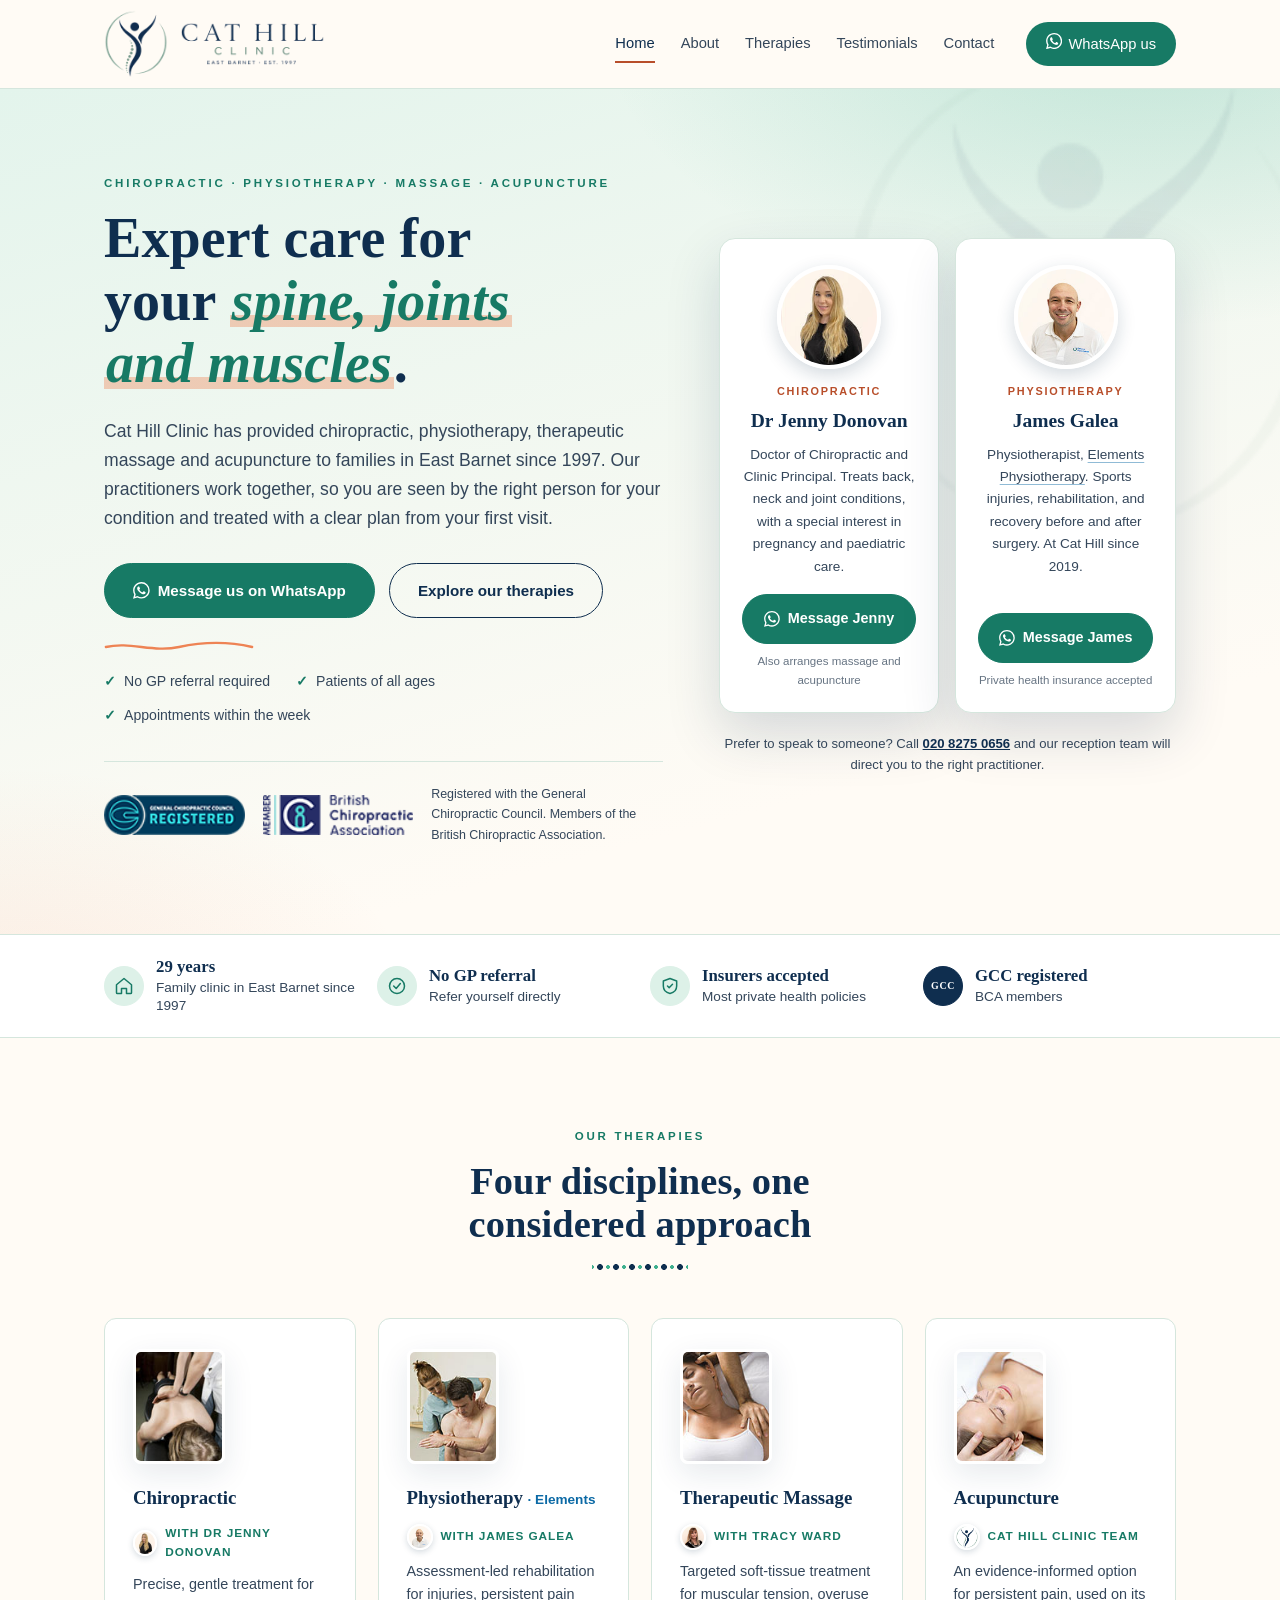
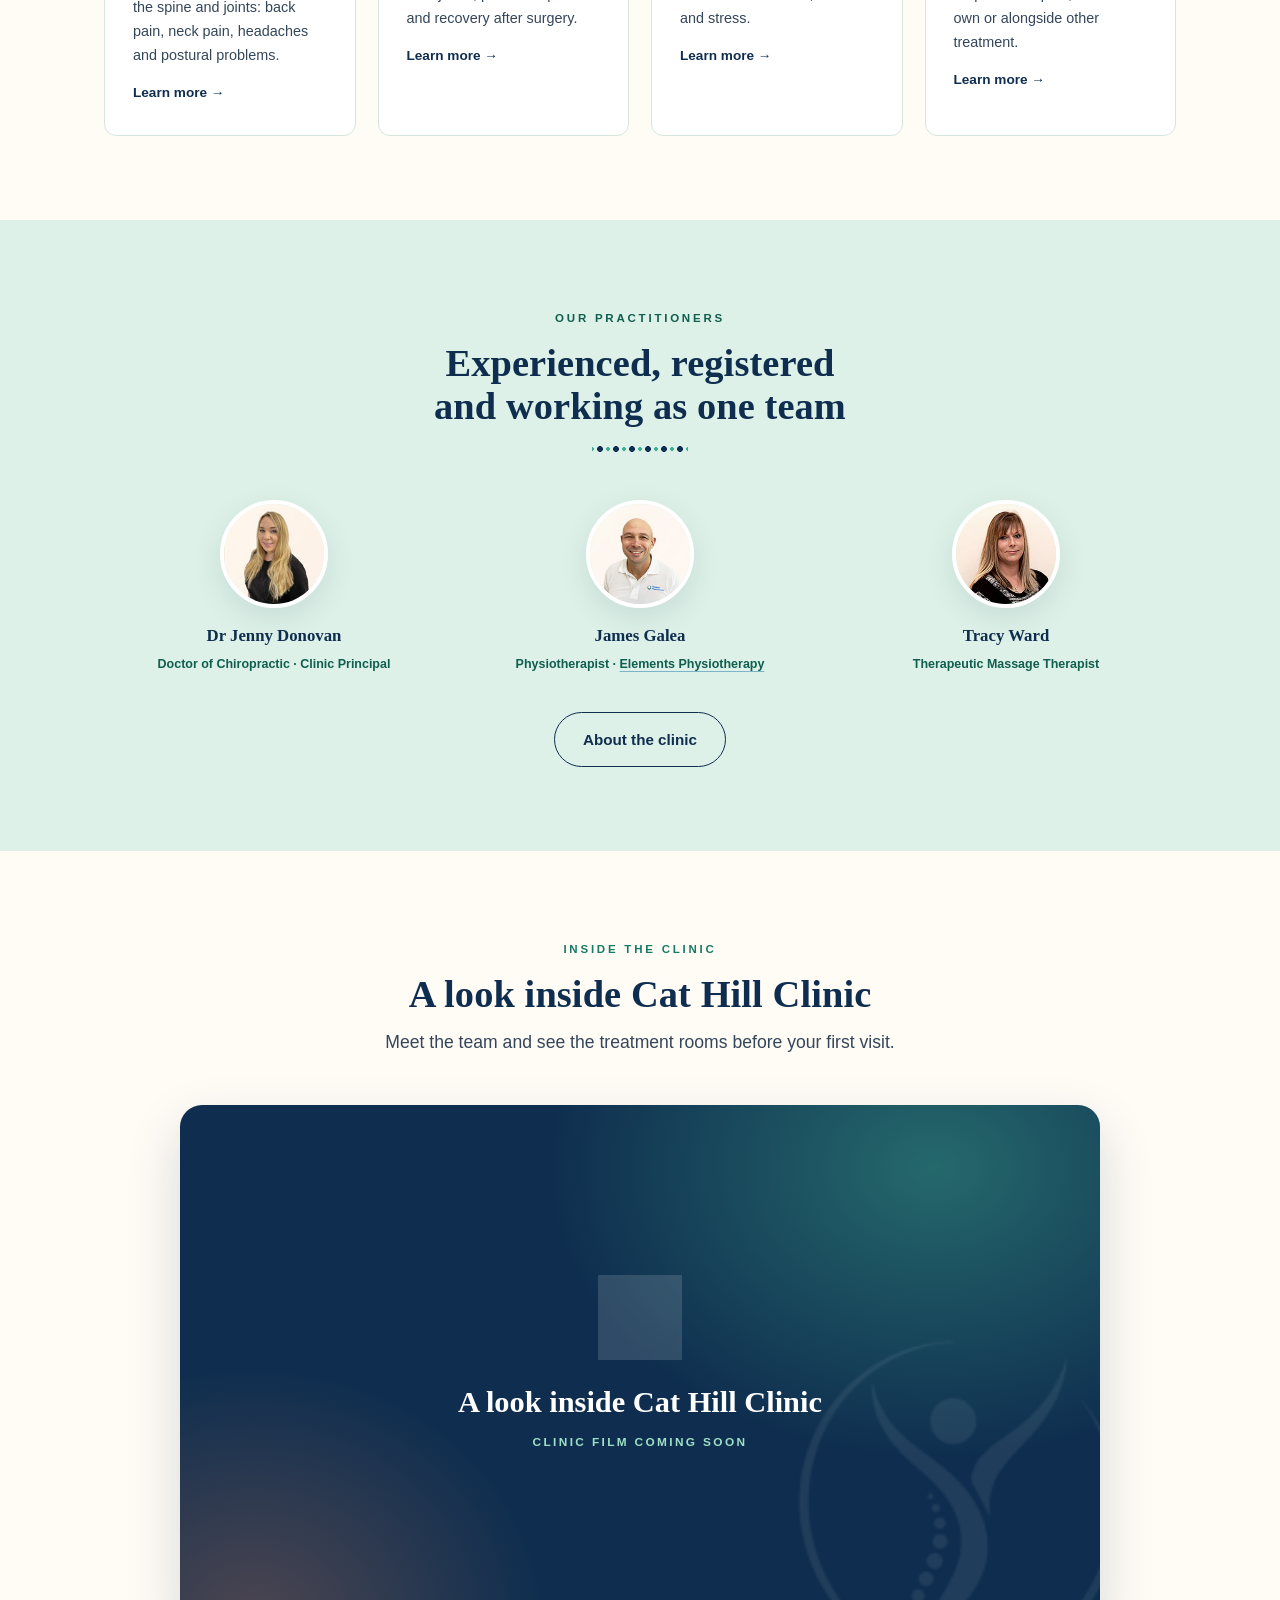
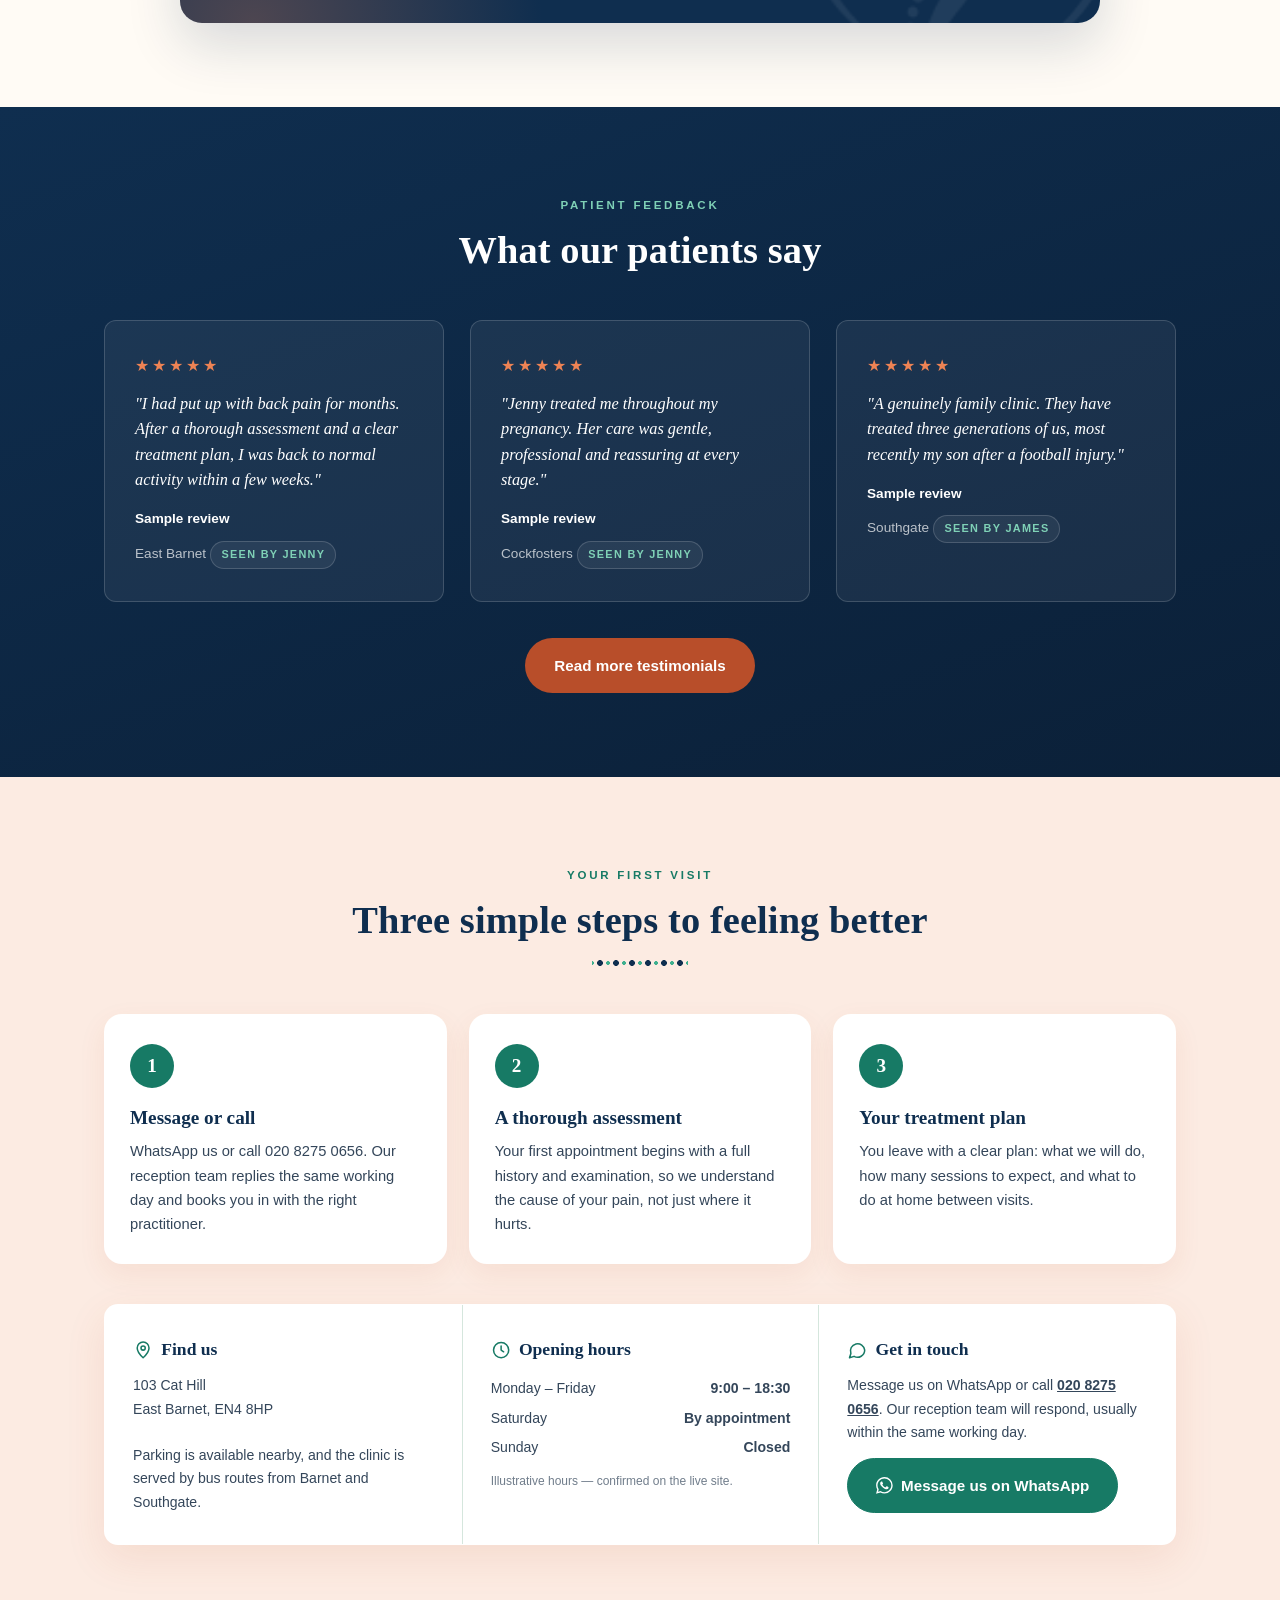
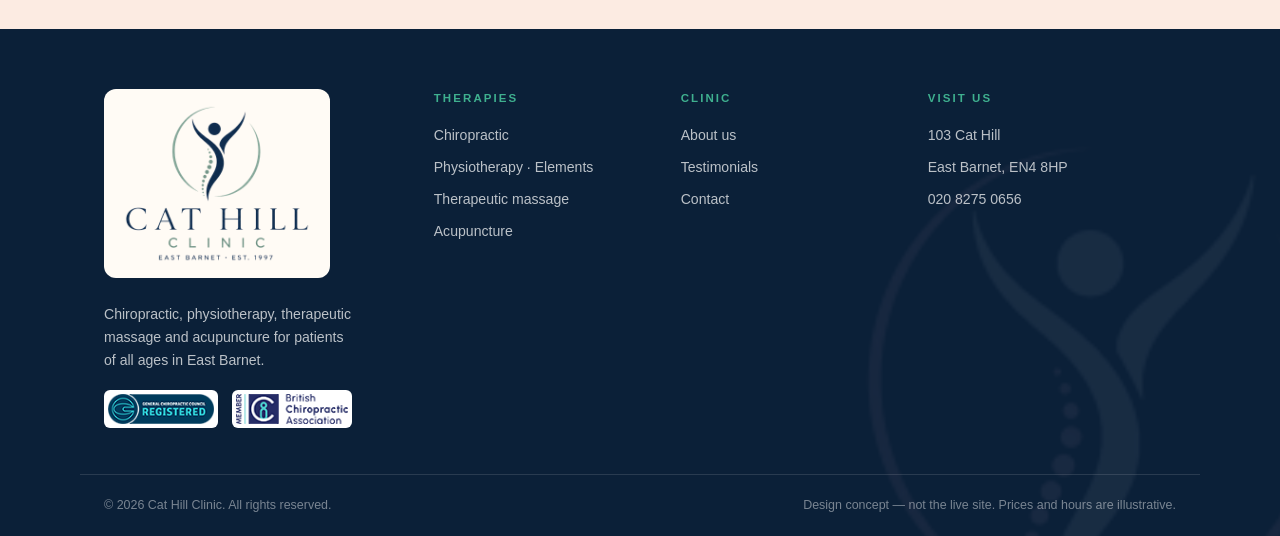
==== index.html @ 0b716050 "Cat Hill Clinic v2 design concept: motion + colour upgrade, Elements Physiotherapy page (mockup, not" ====
<!DOCTYPE html>
<html lang="en-GB">
<head>
<meta charset="UTF-8">
<meta name="viewport" content="width=device-width, initial-scale=1.0">
<title>Cat Hill Clinic — Chiropractic, Physiotherapy, Massage &amp; Acupuncture in East Barnet</title>
<meta name="description" content="Cat Hill Clinic, East Barnet: chiropractic, physiotherapy, therapeutic massage and acupuncture from registered practitioners, established 1997.">
<link rel="icon" href="assets/logo-icon.png">
<link rel="canonical" href="https://cathillclinic.co.uk/">
<meta property="og:type" content="website">
<meta property="og:site_name" content="Cat Hill Clinic">
<meta property="og:title" content="Cat Hill Clinic – Chiropractic, Physiotherapy, Massage &amp; Acupuncture in East Barnet">
<meta property="og:description" content="A family clinic in East Barnet since 1997. Chiropractic with Dr Jenny Donovan and physiotherapy with James Galea of Elements Physiotherapy.">
<meta property="og:url" content="https://kpanayi7.github.io/cathill-clinic-v2/">
<meta property="og:image" content="https://kpanayi7.github.io/cathill-clinic-v2/assets/og-cathill.png">
<meta property="og:image:width" content="1200">
<meta property="og:image:height" content="630">
<meta name="twitter:card" content="summary_large_image">
<script type="application/ld+json">
{
  "@context": "https://schema.org",
  "@graph": [
    {
      "@type": "MedicalClinic",
      "@id": "https://cathillclinic.co.uk/#clinic",
      "name": "Cat Hill Clinic",
      "url": "https://cathillclinic.co.uk/",
      "logo": "https://cathillclinic.co.uk/assets/logo-stacked.png",
      "image": "https://cathillclinic.co.uk/assets/og-cathill.png",
      "telephone": "+442082750656",
      "foundingDate": "1997",
      "address": { "@type": "PostalAddress", "streetAddress": "103 Cat Hill", "addressLocality": "East Barnet", "addressRegion": "London", "postalCode": "EN4 8HP", "addressCountry": "GB" },
      "geo": { "@type": "GeoCoordinates", "latitude": 51.6449836, "longitude": -0.15721 },
      "medicalSpecialty": ["Musculoskeletal", "PhysicalTherapy"],
      "availableService": [
        { "@type": "MedicalTherapy", "name": "Chiropractic" },
        { "@type": "MedicalTherapy", "name": "Physiotherapy" },
        { "@type": "MedicalTherapy", "name": "Therapeutic massage" },
        { "@type": "MedicalTherapy", "name": "Acupuncture" }
      ],
      "member": [
        { "@type": "Person", "name": "Dr Jenny Donovan", "jobTitle": "Doctor of Chiropractic, Clinic Principal" },
        { "@id": "https://cathillclinic.co.uk/elements-physiotherapy#james" },
        { "@type": "Person", "name": "Tracy Ward", "jobTitle": "Therapeutic Massage Therapist" }
      ],
      "department": { "@id": "https://cathillclinic.co.uk/elements-physiotherapy#elements" }
    },
    {
      "@type": "Physiotherapy",
      "@id": "https://cathillclinic.co.uk/elements-physiotherapy#elements",
      "name": "Elements Physiotherapy",
      "alternateName": ["Elements Physio", "Elements Physiotherapy Barnet"],
      "url": "https://cathillclinic.co.uk/elements-physiotherapy"
    },
    {
      "@type": "Person",
      "@id": "https://cathillclinic.co.uk/elements-physiotherapy#james",
      "name": "James Galea",
      "jobTitle": "Physiotherapist"
    }
  ]
}
</script>
<meta name="robots" content="noindex, nofollow">
<script>!function(d){if(matchMedia('(prefers-reduced-motion: reduce)').matches)return;d.classList.add('amp-motion');setTimeout(function(){if(!(window.AMPMotion&&AMPMotion.ready)){d.classList.remove('amp-motion');d.setAttribute('data-amp-gaveup','')}},3000)}(document.documentElement)</script>
<link rel="stylesheet" href="motion-kit/amp-motion.css">
<link rel="stylesheet" href="css/style.css">
</head>
<body>

<header class="site-header" data-motion-header>
  <div class="wrap header-in">
    <a class="brand" href="index.html">
      <img class="brand-icon" src="assets/logo-icon.png" alt=""><img class="brand-word" src="assets/logo-wordmark.png" alt="Cat Hill Clinic — East Barnet, est. 1997">
    </a>
    <nav class="main-nav" id="nav" aria-label="Main navigation">
      <a href="index.html" class="active">Home</a>
      <a href="about.html">About</a>
      <a href="therapies.html">Therapies</a>
      <a href="testimonials.html">Testimonials</a>
      <a href="contact.html">Contact</a>
      <a data-wa="clinic" href="https://wa.me/442082750656?text=Hi%20Cat%20Hill%20Clinic%2C%20I%27d%20like%20to%20book%20an%20appointment" class="nav-cta" target="_blank" rel="noopener"><span class="wa-ic" aria-hidden="true"><svg viewBox="0 0 24 24" fill="currentColor" aria-hidden="true" focusable="false"><path d="M17.472 14.382c-.297-.149-1.758-.867-2.03-.967-.273-.099-.471-.148-.67.15-.197.297-.767.966-.94 1.164-.173.199-.347.223-.644.075-.297-.15-1.255-.463-2.39-1.475-.883-.788-1.48-1.761-1.653-2.059-.173-.297-.018-.458.13-.606.134-.133.298-.347.446-.52.149-.174.198-.298.298-.497.099-.198.05-.371-.025-.52-.075-.149-.669-1.612-.916-2.207-.242-.579-.487-.5-.669-.51-.173-.008-.371-.01-.57-.01-.198 0-.52.074-.792.372-.272.297-1.04 1.016-1.04 2.479 0 1.462 1.065 2.875 1.213 3.074.149.198 2.096 3.2 5.077 4.487.709.306 1.262.489 1.694.625.712.227 1.36.195 1.871.118.571-.085 1.758-.719 2.006-1.413.248-.694.248-1.289.173-1.413-.074-.124-.272-.198-.57-.347m-5.421 7.403h-.004a9.87 9.87 0 0 1-5.031-1.378l-.361-.214-3.741.982.998-3.648-.235-.374a9.86 9.86 0 0 1-1.51-5.26c.001-5.45 4.436-9.884 9.888-9.884 2.64 0 5.122 1.03 6.988 2.898a9.825 9.825 0 0 1 2.893 6.994c-.003 5.45-4.437 9.884-9.885 9.884m8.413-18.297A11.815 11.815 0 0 0 12.05 0C5.495 0 .16 5.335.157 11.892c0 2.096.547 4.142 1.588 5.945L.057 24l6.305-1.654a11.882 11.882 0 0 0 5.683 1.448h.005c6.554 0 11.89-5.335 11.893-11.893a11.821 11.821 0 0 0-3.48-8.413Z"/></svg></span>WhatsApp us</a>
    </nav>
    <button class="nav-toggle" aria-label="Menu" aria-expanded="false" aria-controls="nav"><span></span><span></span><span></span></button>
  </div>
</header>

<section class="hero" data-motion="wash">
  <div class="wrap hero-in">
    <div>
      <span class="eyebrow" data-motion="rise">Chiropractic · Physiotherapy · Massage · Acupuncture</span>
      <h1 data-motion="lines">Expert care for your <span class="sea-i">spine, joints and muscles</span>.</h1>
      <p class="lede" data-motion="rise">Cat Hill Clinic has provided chiropractic, physiotherapy, therapeutic massage and acupuncture to families in East Barnet since 1997. Our practitioners work together, so you are seen by the right person for your condition and treated with a clear plan from your first visit.</p>
      <div class="cta-buttons" style="justify-content: flex-start;" data-motion="rise">
        <a data-wa="clinic" href="https://wa.me/442082750656?text=Hi%20Cat%20Hill%20Clinic%2C%20I%27d%20like%20to%20book%20an%20appointment" class="btn btn-wa" data-motion="nudge" data-motion-delay="3" target="_blank" rel="noopener"><span class="wa-ic" aria-hidden="true"><svg viewBox="0 0 24 24" fill="currentColor" aria-hidden="true" focusable="false"><path d="M17.472 14.382c-.297-.149-1.758-.867-2.03-.967-.273-.099-.471-.148-.67.15-.197.297-.767.966-.94 1.164-.173.199-.347.223-.644.075-.297-.15-1.255-.463-2.39-1.475-.883-.788-1.48-1.761-1.653-2.059-.173-.297-.018-.458.13-.606.134-.133.298-.347.446-.52.149-.174.198-.298.298-.497.099-.198.05-.371-.025-.52-.075-.149-.669-1.612-.916-2.207-.242-.579-.487-.5-.669-.51-.173-.008-.371-.01-.57-.01-.198 0-.52.074-.792.372-.272.297-1.04 1.016-1.04 2.479 0 1.462 1.065 2.875 1.213 3.074.149.198 2.096 3.2 5.077 4.487.709.306 1.262.489 1.694.625.712.227 1.36.195 1.871.118.571-.085 1.758-.719 2.006-1.413.248-.694.248-1.289.173-1.413-.074-.124-.272-.198-.57-.347m-5.421 7.403h-.004a9.87 9.87 0 0 1-5.031-1.378l-.361-.214-3.741.982.998-3.648-.235-.374a9.86 9.86 0 0 1-1.51-5.26c.001-5.45 4.436-9.884 9.888-9.884 2.64 0 5.122 1.03 6.988 2.898a9.825 9.825 0 0 1 2.893 6.994c-.003 5.45-4.437 9.884-9.885 9.884m8.413-18.297A11.815 11.815 0 0 0 12.05 0C5.495 0 .16 5.335.157 11.892c0 2.096.547 4.142 1.588 5.945L.057 24l6.305-1.654a11.882 11.882 0 0 0 5.683 1.448h.005c6.554 0 11.89-5.335 11.893-11.893a11.821 11.821 0 0 0-3.48-8.413Z"/></svg></span>Message us on WhatsApp</a>
        <a href="therapies.html" class="btn btn-outline">Explore our therapies</a>
      </div>
      <svg class="hero-spine" viewBox="0 0 160 14" fill="none" aria-hidden="true" focusable="false"><path data-motion="draw" data-motion-delay="0.6" d="M2 7C28 1 52 13 80 7S132 1 158 7" stroke="#EE8354" stroke-width="2.5" stroke-linecap="round"/></svg>
      <ul class="hero-points" data-motion="rise">
        <li><span class="tick">✓</span> No GP referral required</li>
        <li><span class="tick">✓</span> Patients of all ages</li>
        <li><span class="tick">✓</span> Appointments within the week</li>
      </ul>
      <div class="accred" data-motion="rise">
        <img src="assets/GCC_logo.png" alt="General Chiropractic Council registered">
        <img src="assets/BCA_logo.png" alt="British Chiropractic Association member">
        <span>Registered with the General Chiropractic Council. Members of the British Chiropractic Association.</span>
      </div>
    </div>

    <div class="pract-pair" data-motion="unveil" data-motion-stagger>
      <div class="pract-card">
        <img src="assets/jennifer2.jpg" alt="Dr Jenny Donovan">
        <span class="p-role">Chiropractic</span>
        <h3>Dr Jenny Donovan</h3>
        <p>Doctor of Chiropractic and Clinic Principal. Treats back, neck and joint conditions, with a special interest in pregnancy and paediatric care.</p>
        <a data-wa="clinic" href="https://wa.me/442082750656?text=Hi%20Jenny%2C%20I%27d%20like%20to%20book%20a%20chiropractic%20appointment" class="btn btn-wa" target="_blank" rel="noopener"><span class="wa-ic" aria-hidden="true"><svg viewBox="0 0 24 24" fill="currentColor" aria-hidden="true" focusable="false"><path d="M17.472 14.382c-.297-.149-1.758-.867-2.03-.967-.273-.099-.471-.148-.67.15-.197.297-.767.966-.94 1.164-.173.199-.347.223-.644.075-.297-.15-1.255-.463-2.39-1.475-.883-.788-1.48-1.761-1.653-2.059-.173-.297-.018-.458.13-.606.134-.133.298-.347.446-.52.149-.174.198-.298.298-.497.099-.198.05-.371-.025-.52-.075-.149-.669-1.612-.916-2.207-.242-.579-.487-.5-.669-.51-.173-.008-.371-.01-.57-.01-.198 0-.52.074-.792.372-.272.297-1.04 1.016-1.04 2.479 0 1.462 1.065 2.875 1.213 3.074.149.198 2.096 3.2 5.077 4.487.709.306 1.262.489 1.694.625.712.227 1.36.195 1.871.118.571-.085 1.758-.719 2.006-1.413.248-.694.248-1.289.173-1.413-.074-.124-.272-.198-.57-.347m-5.421 7.403h-.004a9.87 9.87 0 0 1-5.031-1.378l-.361-.214-3.741.982.998-3.648-.235-.374a9.86 9.86 0 0 1-1.51-5.26c.001-5.45 4.436-9.884 9.888-9.884 2.64 0 5.122 1.03 6.988 2.898a9.825 9.825 0 0 1 2.893 6.994c-.003 5.45-4.437 9.884-9.885 9.884m8.413-18.297A11.815 11.815 0 0 0 12.05 0C5.495 0 .16 5.335.157 11.892c0 2.096.547 4.142 1.588 5.945L.057 24l6.305-1.654a11.882 11.882 0 0 0 5.683 1.448h.005c6.554 0 11.89-5.335 11.893-11.893a11.821 11.821 0 0 0-3.48-8.413Z"/></svg></span>Message Jenny</a>
        <span class="p-sub">Also arranges massage and acupuncture</span>
      </div>
      <div class="pract-card">
        <img src="assets/jamesgalea.jpg" alt="James Galea">
        <span class="p-role">Physiotherapy</span>
        <h3>James Galea</h3>
        <p>Physiotherapist, <a href="elements-physiotherapy.html">Elements Physiotherapy</a>. Sports injuries, rehabilitation, and recovery before and after surgery. At Cat Hill since 2019.</p>
        <a data-wa="james" href="https://wa.me/447782171297?text=Hi%20James%2C%20I%27d%20like%20to%20book%20a%20physiotherapy%20appointment" class="btn btn-wa" target="_blank" rel="noopener"><span class="wa-ic" aria-hidden="true"><svg viewBox="0 0 24 24" fill="currentColor" aria-hidden="true" focusable="false"><path d="M17.472 14.382c-.297-.149-1.758-.867-2.03-.967-.273-.099-.471-.148-.67.15-.197.297-.767.966-.94 1.164-.173.199-.347.223-.644.075-.297-.15-1.255-.463-2.39-1.475-.883-.788-1.48-1.761-1.653-2.059-.173-.297-.018-.458.13-.606.134-.133.298-.347.446-.52.149-.174.198-.298.298-.497.099-.198.05-.371-.025-.52-.075-.149-.669-1.612-.916-2.207-.242-.579-.487-.5-.669-.51-.173-.008-.371-.01-.57-.01-.198 0-.52.074-.792.372-.272.297-1.04 1.016-1.04 2.479 0 1.462 1.065 2.875 1.213 3.074.149.198 2.096 3.2 5.077 4.487.709.306 1.262.489 1.694.625.712.227 1.36.195 1.871.118.571-.085 1.758-.719 2.006-1.413.248-.694.248-1.289.173-1.413-.074-.124-.272-.198-.57-.347m-5.421 7.403h-.004a9.87 9.87 0 0 1-5.031-1.378l-.361-.214-3.741.982.998-3.648-.235-.374a9.86 9.86 0 0 1-1.51-5.26c.001-5.45 4.436-9.884 9.888-9.884 2.64 0 5.122 1.03 6.988 2.898a9.825 9.825 0 0 1 2.893 6.994c-.003 5.45-4.437 9.884-9.885 9.884m8.413-18.297A11.815 11.815 0 0 0 12.05 0C5.495 0 .16 5.335.157 11.892c0 2.096.547 4.142 1.588 5.945L.057 24l6.305-1.654a11.882 11.882 0 0 0 5.683 1.448h.005c6.554 0 11.89-5.335 11.893-11.893a11.821 11.821 0 0 0-3.48-8.413Z"/></svg></span>Message James</a>
        <span class="p-sub">Private health insurance accepted</span>
      </div>
      <p class="pract-pair-note">Prefer to speak to someone? Call <a href="tel:02082750656">020 8275 0656</a> and our reception team will direct you to the right practitioner.</p>
    </div>
  </div>
</section>

<section class="trust-strip">
  <div class="wrap trust-in" data-motion="rise" data-motion-stagger>
    <div><span class="t-ic"><svg viewBox="0 0 24 24" fill="none" stroke="currentColor" stroke-width="1.8" stroke-linecap="round" stroke-linejoin="round" aria-hidden="true" focusable="false"><path d="M3 10.5 12 3l9 7.5V20a1 1 0 0 1-1 1h-5v-6h-6v6H4a1 1 0 0 1-1-1z"/></svg></span><div><b><span data-motion="count">29</span> years</b>Family clinic in East Barnet since 1997</div></div>
    <div><span class="t-ic"><svg viewBox="0 0 24 24" fill="none" stroke="currentColor" stroke-width="1.8" stroke-linecap="round" stroke-linejoin="round" aria-hidden="true" focusable="false"><circle cx="12" cy="12" r="9"/><path d="m8 12 3 3 5-6"/></svg></span><div><b>No GP referral</b>Refer yourself directly</div></div>
    <div><span class="t-ic"><svg viewBox="0 0 24 24" fill="none" stroke="currentColor" stroke-width="1.8" stroke-linecap="round" stroke-linejoin="round" aria-hidden="true" focusable="false"><path d="M12 3 4 6v6c0 5 3.5 8 8 9 4.5-1 8-4 8-9V6z"/><path d="m9 12 2 2 4-4"/></svg></span><div><b>Insurers accepted</b>Most private health policies</div></div>
    <div><span class="t-ic t-mono" aria-hidden="true">GCC</span><div><b>GCC registered</b>BCA members</div></div>
  </div>
</section>

<section class="section">
  <div class="wrap">
    <div class="section-head center" data-motion="rise">
      <span class="eyebrow">Our therapies</span>
      <h2>Four disciplines, one considered approach</h2>
      <div class="spine-h"></div>
    </div>
    <div class="grid-4" data-motion="rise" data-motion-stagger>
      <a class="card therapy-card" href="chiropractic.html">
        <img class="t-photo" src="assets/chiropractic.jpg" alt="Chiropractic treatment at Cat Hill Clinic">
        <h3>Chiropractic</h3>
        <span class="who"><img src="assets/jennifer2.jpg" alt="">with Dr Jenny Donovan</span>
        <p>Precise, gentle treatment for the spine and joints: back pain, neck pain, headaches and postural problems.</p>
        <span class="more">Learn more <span class="arr" aria-hidden="true">→</span></span>
      </a>
      <a class="card therapy-card" href="elements-physiotherapy.html">
        <img class="t-photo" src="assets/general.jpg" alt="Physiotherapy at Cat Hill Clinic">
        <h3>Physiotherapy <span class="h3-sub">· Elements</span></h3>
        <span class="who"><img src="assets/jamesgalea.jpg" alt="">with James Galea</span>
        <p>Assessment-led rehabilitation for injuries, persistent pain and recovery after surgery.</p>
        <span class="more">Learn more <span class="arr" aria-hidden="true">→</span></span>
      </a>
      <a class="card therapy-card" href="massage.html">
        <img class="t-photo" src="assets/sports_massage.jpg" alt="Therapeutic massage at Cat Hill Clinic">
        <h3>Therapeutic Massage</h3>
        <span class="who"><img src="assets/tracy.jpg" alt="">with Tracy Ward</span>
        <p>Targeted soft-tissue treatment for muscular tension, overuse and stress.</p>
        <span class="more">Learn more <span class="arr" aria-hidden="true">→</span></span>
      </a>
      <a class="card therapy-card" href="acupuncture.html">
        <img class="t-photo" src="assets/acupuncture.jpg" alt="Acupuncture at Cat Hill Clinic">
        <h3>Acupuncture</h3>
        <span class="who"><img src="assets/logo-icon.png" alt="">Cat Hill Clinic team</span>
        <p>An evidence-informed option for persistent pain, used on its own or alongside other treatment.</p>
        <span class="more">Learn more <span class="arr" aria-hidden="true">→</span></span>
      </a>
    </div>
  </div>
</section>

<section class="section mint">
  <div class="wrap">
    <div class="section-head center" data-motion="rise">
      <span class="eyebrow">Our practitioners</span>
      <h2>Experienced, registered and working as one team</h2>
      <div class="spine-h"></div>
    </div>
    <div class="grid-3" data-motion="unveil" data-motion-stagger>
      <div class="team-mini">
        <img src="assets/jennifer2.jpg" alt="Dr Jenny Donovan">
        <h3>Dr Jenny Donovan</h3>
        <span>Doctor of Chiropractic · Clinic Principal</span>
      </div>
      <div class="team-mini">
        <img src="assets/jamesgalea.jpg" alt="James Galea">
        <h3>James Galea</h3>
        <span>Physiotherapist · <a href="elements-physiotherapy.html">Elements Physiotherapy</a></span>
      </div>
      <div class="team-mini">
        <img src="assets/tracy.jpg" alt="Tracy Ward">
        <h3>Tracy Ward</h3>
        <span>Therapeutic Massage Therapist</span>
      </div>
    </div>
    <div style="text-align:center; margin-top: 36px;" data-motion="rise">
      <a href="about.html" class="btn btn-outline">About the clinic</a>
    </div>
  </div>
</section>

<section class="section video-sec">
  <div class="wrap">
    <div class="section-head center" data-motion="rise">
      <span class="eyebrow">Inside the clinic</span>
      <h2>A look inside Cat Hill Clinic</h2>
      <p class="lede" style="margin: 0 auto;">Meet the team and see the treatment rooms before your first visit.</p>
    </div>
    <figure class="video-frame" data-motion="unveil">
      <!-- When the clinic film arrives, replace the poster block with:
      <video controls preload="none" playsinline poster="assets/video-poster.jpg">
        <source src="assets/cathill-clinic.mp4" type="video/mp4">
        <track kind="captions" src="assets/cathill-clinic.vtt" srclang="en" label="English" default>
      </video>
      Never autoplay with sound. Patients shown on film need written consent. -->
      <div class="video-poster" data-motion="wash">
        <button class="play" type="button" disabled aria-label="Clinic film coming soon"><span></span></button>
        <figcaption><b>A look inside Cat Hill Clinic</b><span>Clinic film coming soon</span></figcaption>
      </div>
    </figure>
  </div>
</section>

<section class="section deep">
  <div class="wrap">
    <div class="section-head center" data-motion="rise">
      <span class="eyebrow">Patient feedback</span>
      <h2>What our patients say</h2>
    </div>
    <div class="grid-3" data-motion="rise" data-motion-stagger>
      <div class="quote-card">
        <div class="stars" role="img" aria-label="5 out of 5 stars"><span>★</span><span>★</span><span>★</span><span>★</span><span>★</span></div>
        <blockquote>"I had put up with back pain for months. After a thorough assessment and a clear treatment plan, I was back to normal activity within a few weeks."</blockquote>
        <cite><b>Sample review</b>East Barnet</cite>
        <span class="seen-by">Seen by Jenny</span>
      </div>
      <div class="quote-card">
        <div class="stars" role="img" aria-label="5 out of 5 stars"><span>★</span><span>★</span><span>★</span><span>★</span><span>★</span></div>
        <blockquote>"Jenny treated me throughout my pregnancy. Her care was gentle, professional and reassuring at every stage."</blockquote>
        <cite><b>Sample review</b>Cockfosters</cite>
        <span class="seen-by">Seen by Jenny</span>
      </div>
      <div class="quote-card">
        <div class="stars" role="img" aria-label="5 out of 5 stars"><span>★</span><span>★</span><span>★</span><span>★</span><span>★</span></div>
        <blockquote>"A genuinely family clinic. They have treated three generations of us, most recently my son after a football injury."</blockquote>
        <cite><b>Sample review</b>Southgate</cite>
        <span class="seen-by">Seen by James</span>
      </div>
    </div>
    <div style="text-align:center; margin-top: 36px;" data-motion="rise">
      <a href="testimonials.html" class="btn btn-honey">Read more testimonials</a>
    </div>
  </div>
</section>

<section class="section blush">
  <div class="wrap">
    <div class="section-head center" data-motion="rise">
      <span class="eyebrow">Your first visit</span>
      <h2>Three simple steps to feeling better</h2>
      <div class="spine-h"></div>
    </div>
    <ol class="visit-steps" data-motion="steps">
      <li><span class="n">1</span><div><h3>Message or call</h3><p>WhatsApp us or call 020 8275 0656. Our reception team replies the same working day and books you in with the right practitioner.</p></div></li>
      <li><span class="n">2</span><div><h3>A thorough assessment</h3><p>Your first appointment begins with a full history and examination, so we understand the cause of your pain, not just where it hurts.</p></div></li>
      <li><span class="n">3</span><div><h3>Your treatment plan</h3><p>You leave with a clear plan: what we will do, how many sessions to expect, and what to do at home between visits.</p></div></li>
    </ol>
    <div class="visit-panel" data-motion="rise">
      <div>
        <h3><span class="ic ic-pin" aria-hidden="true"><svg viewBox="0 0 24 24" fill="none" stroke="currentColor" stroke-width="1.8" stroke-linecap="round" stroke-linejoin="round" aria-hidden="true" focusable="false"><path d="M12 21s-7-6.2-7-11.5a7 7 0 0 1 14 0C19 14.8 12 21 12 21z"/><circle cx="12" cy="9.5" r="2.5"/></svg></span>Find us</h3>
        <p>103 Cat Hill<br>East Barnet, EN4 8HP<br><br>Parking is available nearby, and the clinic is served by bus routes from Barnet and Southgate.</p>
      </div>
      <div>
        <h3><span class="ic ic-clock" aria-hidden="true"><svg viewBox="0 0 24 24" fill="none" stroke="currentColor" stroke-width="1.8" stroke-linecap="round" stroke-linejoin="round" aria-hidden="true" focusable="false"><circle cx="12" cy="12" r="9"/><path d="M12 7v5l3 2"/></svg></span>Opening hours</h3>
        <ul>
          <li><span>Monday – Friday</span><b>9:00 – 18:30</b></li>
          <li><span>Saturday</span><b>By appointment</b></li>
          <li><span>Sunday</span><b>Closed</b></li>
        </ul>
        <p style="margin-top: 10px; font-size: 0.75rem; opacity: 0.7;">Illustrative hours — confirmed on the live site.</p>
      </div>
      <div>
        <h3><span class="ic ic-chat" aria-hidden="true"><svg viewBox="0 0 24 24" fill="none" stroke="currentColor" stroke-width="1.8" stroke-linecap="round" stroke-linejoin="round" aria-hidden="true" focusable="false"><path d="M21 12a8.5 8.5 0 0 1-12.6 7.4L3 21l1.6-5.1A8.5 8.5 0 1 1 21 12z"/></svg></span>Get in touch</h3>
        <p>Message us on WhatsApp or call <a href="tel:02082750656"><b>020 8275 0656</b></a>. Our reception team will respond, usually within the same working day.</p>
        <a data-wa="clinic" href="https://wa.me/442082750656?text=Hi%20Cat%20Hill%20Clinic%2C%20I%27d%20like%20to%20book%20an%20appointment" class="btn btn-wa" style="margin-top: 14px;" target="_blank" rel="noopener"><span class="wa-ic" aria-hidden="true"><svg viewBox="0 0 24 24" fill="currentColor" aria-hidden="true" focusable="false"><path d="M17.472 14.382c-.297-.149-1.758-.867-2.03-.967-.273-.099-.471-.148-.67.15-.197.297-.767.966-.94 1.164-.173.199-.347.223-.644.075-.297-.15-1.255-.463-2.39-1.475-.883-.788-1.48-1.761-1.653-2.059-.173-.297-.018-.458.13-.606.134-.133.298-.347.446-.52.149-.174.198-.298.298-.497.099-.198.05-.371-.025-.52-.075-.149-.669-1.612-.916-2.207-.242-.579-.487-.5-.669-.51-.173-.008-.371-.01-.57-.01-.198 0-.52.074-.792.372-.272.297-1.04 1.016-1.04 2.479 0 1.462 1.065 2.875 1.213 3.074.149.198 2.096 3.2 5.077 4.487.709.306 1.262.489 1.694.625.712.227 1.36.195 1.871.118.571-.085 1.758-.719 2.006-1.413.248-.694.248-1.289.173-1.413-.074-.124-.272-.198-.57-.347m-5.421 7.403h-.004a9.87 9.87 0 0 1-5.031-1.378l-.361-.214-3.741.982.998-3.648-.235-.374a9.86 9.86 0 0 1-1.51-5.26c.001-5.45 4.436-9.884 9.888-9.884 2.64 0 5.122 1.03 6.988 2.898a9.825 9.825 0 0 1 2.893 6.994c-.003 5.45-4.437 9.884-9.885 9.884m8.413-18.297A11.815 11.815 0 0 0 12.05 0C5.495 0 .16 5.335.157 11.892c0 2.096.547 4.142 1.588 5.945L.057 24l6.305-1.654a11.882 11.882 0 0 0 5.683 1.448h.005c6.554 0 11.89-5.335 11.893-11.893a11.821 11.821 0 0 0-3.48-8.413Z"/></svg></span>Message us on WhatsApp</a>
      </div>
    </div>
  </div>
</section>

<footer class="site-footer">
  <div class="wrap footer-in">
    <div class="footer-brand">
      <div class="footer-logo"><img src="assets/logo-stacked.png" alt="Cat Hill Clinic — East Barnet, est. 1997"></div>
      <p>Chiropractic, physiotherapy, therapeutic massage and acupuncture for patients of all ages in East Barnet.</p>
      <div class="footer-accred">
        <img src="assets/GCC_logo.png" alt="General Chiropractic Council">
        <img src="assets/BCA_logo.png" alt="British Chiropractic Association">
      </div>
    </div>
    <div>
      <h4>Therapies</h4>
      <ul>
        <li><a href="chiropractic.html">Chiropractic</a></li>
        <li><a href="elements-physiotherapy.html">Physiotherapy · Elements</a></li>
        <li><a href="massage.html">Therapeutic massage</a></li>
        <li><a href="acupuncture.html">Acupuncture</a></li>
      </ul>
    </div>
    <div>
      <h4>Clinic</h4>
      <ul>
        <li><a href="about.html">About us</a></li>
        <li><a href="testimonials.html">Testimonials</a></li>
        <li><a href="contact.html">Contact</a></li>
      </ul>
    </div>
    <div>
      <h4>Visit us</h4>
      <ul>
        <li>103 Cat Hill</li>
        <li>East Barnet, EN4 8HP</li>
        <li><a href="tel:02082750656">020 8275 0656</a></li>
      </ul>
    </div>
  </div>
  <div class="wrap footer-legal">
    <span>© 2026 Cat Hill Clinic. All rights reserved.</span>
    <span>Design concept — not the live site. Prices and hours are illustrative.</span>
  </div>
</footer>

<div class="mobile-bar" aria-label="Quick contact">
  <a data-wa="clinic" href="https://wa.me/442082750656?text=Hi%20Cat%20Hill%20Clinic%2C%20I%27d%20like%20to%20book%20an%20appointment" class="btn btn-wa" target="_blank" rel="noopener"><span class="wa-ic" aria-hidden="true"><svg viewBox="0 0 24 24" fill="currentColor" aria-hidden="true" focusable="false"><path d="M17.472 14.382c-.297-.149-1.758-.867-2.03-.967-.273-.099-.471-.148-.67.15-.197.297-.767.966-.94 1.164-.173.199-.347.223-.644.075-.297-.15-1.255-.463-2.39-1.475-.883-.788-1.48-1.761-1.653-2.059-.173-.297-.018-.458.13-.606.134-.133.298-.347.446-.52.149-.174.198-.298.298-.497.099-.198.05-.371-.025-.52-.075-.149-.669-1.612-.916-2.207-.242-.579-.487-.5-.669-.51-.173-.008-.371-.01-.57-.01-.198 0-.52.074-.792.372-.272.297-1.04 1.016-1.04 2.479 0 1.462 1.065 2.875 1.213 3.074.149.198 2.096 3.2 5.077 4.487.709.306 1.262.489 1.694.625.712.227 1.36.195 1.871.118.571-.085 1.758-.719 2.006-1.413.248-.694.248-1.289.173-1.413-.074-.124-.272-.198-.57-.347m-5.421 7.403h-.004a9.87 9.87 0 0 1-5.031-1.378l-.361-.214-3.741.982.998-3.648-.235-.374a9.86 9.86 0 0 1-1.51-5.26c.001-5.45 4.436-9.884 9.888-9.884 2.64 0 5.122 1.03 6.988 2.898a9.825 9.825 0 0 1 2.893 6.994c-.003 5.45-4.437 9.884-9.885 9.884m8.413-18.297A11.815 11.815 0 0 0 12.05 0C5.495 0 .16 5.335.157 11.892c0 2.096.547 4.142 1.588 5.945L.057 24l6.305-1.654a11.882 11.882 0 0 0 5.683 1.448h.005c6.554 0 11.89-5.335 11.893-11.893a11.821 11.821 0 0 0-3.48-8.413Z"/></svg></span>WhatsApp</a>
  <a href="tel:02082750656" class="btn btn-outline"><span class="ic ic-phone" aria-hidden="true"><svg viewBox="0 0 24 24" fill="none" stroke="currentColor" stroke-width="1.8" stroke-linecap="round" stroke-linejoin="round" aria-hidden="true" focusable="false"><path d="M22 16.9v3a2 2 0 0 1-2.2 2 19.8 19.8 0 0 1-8.6-3.1 19.5 19.5 0 0 1-6-6A19.8 19.8 0 0 1 2.1 4.2 2 2 0 0 1 4.1 2h3a2 2 0 0 1 2 1.7c.1.9.4 1.8.7 2.7a2 2 0 0 1-.5 2.1L8 9.8a16 16 0 0 0 6 6l1.3-1.3a2 2 0 0 1 2.1-.4c.9.3 1.8.6 2.7.7a2 2 0 0 1 1.7 2z"/></svg></span>Call</a>
</div>

<script defer src="motion-kit/vendor/gsap.min.js"></script>
<script defer src="motion-kit/vendor/ScrollTrigger.min.js"></script>
<script defer src="motion-kit/vendor/SplitText.min.js"></script>
<script defer src="motion-kit/vendor/DrawSVGPlugin.min.js"></script>
<script defer src="motion-kit/amp-motion.js"></script>
<script defer src="js/main.js"></script>
</body>
</html>
---- motion-kit/amp-motion.css ----
/*! AMP motion kit v1.0.0 · AMP London Group
   Start states apply ONLY under html.amp-motion (set by the head snippet, confirmed by
   amp-motion.js). No JS, reduced motion, or a kit that fails to load → everything is
   simply visible. Elements get .is-in when their entrance has finished. */

/* ---------- start states ---------- */

html.amp-motion [data-motion="rise"]:not([data-motion-stagger]):not(.is-in),
html.amp-motion [data-motion="rise"][data-motion-stagger] > :not(.is-in) {
  opacity: 0;
  transform: translateY(16px);
}

html.amp-motion [data-motion="unveil"]:not([data-motion-stagger]):not(.is-in),
html.amp-motion [data-motion="unveil"][data-motion-stagger] > :not(.is-in) {
  opacity: 0;
  transform: translateY(12px);
  clip-path: inset(10% 4% 10% 4% round 16px);
}

html.amp-motion [data-motion="lines"]:not(.is-in),
html.amp-motion [data-motion="draw"]:not(.is-in) { opacity: 0; }

/* CSS transitions on a site's cards would fight the tween; they come back with .is-in */
html.amp-motion [data-motion]:not(.is-in),
html.amp-motion [data-motion-stagger] > :not(.is-in) { transition: none !important; }

/* ---------- steps: unlit steps are dimmed, never hidden ---------- */

html.amp-motion [data-motion="steps"] > * { transition: opacity 0.6s ease; }
html.amp-motion [data-motion="steps"] > :not(.is-lit) { opacity: 0.42; }

/* ---------- wash: drifting brand-colour light (layer injected by the kit) ---------- */

[data-motion="wash"] { position: relative; isolation: isolate; }
.amp-wash { position: absolute; inset: 0; overflow: hidden; z-index: 0; pointer-events: none; }
.amp-wash i {
  position: absolute;
  width: 70%;
  aspect-ratio: 1;
  border-radius: 50%;
  filter: blur(40px);
  opacity: 0.75;
  will-change: transform;
}
.amp-wash i:nth-child(1) {
  right: -12%; top: -38%;
  background: radial-gradient(circle, var(--wash-a, rgba(63, 176, 143, 0.55)) 0%, transparent 65%);
  animation: ampWashA 18s ease-in-out infinite alternate;
}
.amp-wash i:nth-child(2) {
  left: -18%; bottom: -52%;
  background: radial-gradient(circle, var(--wash-b, rgba(238, 131, 84, 0.28)) 0%, transparent 65%);
  animation: ampWashB 22s ease-in-out infinite alternate;
}
[data-motion="wash"] > :not(.amp-wash) { position: relative; z-index: 1; }

@keyframes ampWashA { from { transform: translate3d(0, 0, 0) scale(1); } to { transform: translate3d(-14%, 10%, 0) scale(1.12); } }
@keyframes ampWashB { from { transform: translate3d(0, 0, 0) scale(1.05); } to { transform: translate3d(12%, -12%, 0) scale(0.95); } }

/* ---------- nudge: one soft ring, once ---------- */

.amp-nudge { position: relative; }
.amp-nudge::after {
  content: "";
  position: absolute;
  inset: 0;
  border-radius: inherit;
  pointer-events: none;
  animation: ampNudge 1.4s cubic-bezier(0.2, 0.7, 0.2, 1) 1 both;
}
@keyframes ampNudge {
  from { box-shadow: 0 0 0 0 var(--motion-ring, rgba(23, 122, 101, 0.45)); }
  to { box-shadow: 0 0 0 16px transparent; }
}

/* ---------- belt and braces ---------- */

@media (prefers-reduced-motion: reduce) {
  .amp-wash i, .amp-nudge::after { animation: none !important; }
}
---- css/style.css ----
/* Cat Hill Clinic v2 — motion + colour upgrade (palette B "Vivid", 25 Sep 2026)
   Navy from the emblem, the emblem's sage grown into a vivid jade, apricot for warmth,
   section colour-blocking (mint / blush / navy). Motion: motion-kit/ (data-motion labels).
   Legacy token names (--sea, --mist, --honey, --sage…, --coral…) stay as aliases so
   older rules pick up the new palette without churn. */

:root {
  /* palette B */
  --navy: #0F2E4F;
  --navy-deep: #0B2038;
  --jade: #177A65;
  --jade-deep: #0F5E4E;
  --jade-light: #3FB08F;
  --mint: #DDF1E8;
  --mint-soft: #EEF8F3;
  --apricot: #EE8354;
  --apricot-deep: #B84E2A;
  --blush: #FCEBE2;
  --cream: #FFFBF5;

  /* legacy names → palette B */
  --sage: var(--jade-light);
  --sage-deep: var(--jade);
  --sage-tint: var(--mint);
  --sage-soft: var(--mint-soft);
  --coral: var(--apricot-deep);
  --coral-deep: var(--apricot-deep);
  --coral-soft: var(--blush);
  --wa: var(--jade);
  --wa-deep: var(--jade-deep);

  /* motion kit colours */
  --wash-a: rgba(63, 176, 143, 0.50);
  --wash-b: rgba(238, 131, 84, 0.26);
  --motion-ring: rgba(23, 122, 101, 0.45);
  --header-h: 88px;

  --ink: var(--navy);
  --sea: var(--sage-deep);
  --sea-deep: var(--navy);
  --mist: var(--sage-tint);
  --mist-soft: var(--sage-soft);
  --paper: var(--cream);
  --honey: var(--coral);
  --line: #D5E6DD;
  --body: #34465A;
  --shadow: 0 10px 30px rgba(15, 46, 79, 0.10);
  --shadow-lg: 0 22px 54px rgba(15, 46, 79, 0.16);
  --serif: Charter, "Bitstream Charter", "Iowan Old Style", Georgia, serif;
  --sans: -apple-system, BlinkMacSystemFont, "Segoe UI", Roboto, sans-serif;
}

* { margin: 0; padding: 0; box-sizing: border-box; }

html { scroll-behavior: smooth; }

body {
  font-family: var(--sans);
  color: var(--body);
  background: var(--paper);
  line-height: 1.65;
  font-size: 16px;
  -webkit-font-smoothing: antialiased;
}

img { max-width: 100%; display: block; }

a { color: inherit; }

:focus-visible { outline: 2px solid var(--coral); outline-offset: 3px; }

.wrap { max-width: 1120px; margin: 0 auto; padding: 0 24px; }

/* ---------- Typography ---------- */

h1, h2, h3.display {
  font-family: var(--serif);
  font-weight: 600;
  color: var(--ink);
  line-height: 1.12;
  letter-spacing: 0.1px;
  text-wrap: balance;
}

h1 { font-size: clamp(2.2rem, 4.8vw, 3.5rem); }
h2 { font-size: clamp(1.7rem, 3.2vw, 2.4rem); }

.eyebrow {
  display: inline-block;
  font-size: 0.72rem;
  font-weight: 700;
  letter-spacing: 0.24em;
  text-transform: uppercase;
  color: var(--jade);
  margin-bottom: 14px;
}

.lede { font-size: 1.1rem; max-width: 58ch; }

.sea-i { font-style: italic; color: var(--jade); background: linear-gradient(transparent 72%, rgba(238, 131, 84, 0.38) 72%, rgba(238, 131, 84, 0.38) 92%, transparent 92%); padding: 0 2px; -webkit-box-decoration-break: clone; box-decoration-break: clone; }

/* ---------- Spine motif ---------- */

.spine {
  width: 4px;
  background-image: radial-gradient(circle, var(--honey) 2.4px, transparent 3px);
  background-size: 4px 16px;
  background-repeat: repeat-y;
}

.spine-h {
  height: 6px;
  width: 96px;
  background-image: radial-gradient(circle, var(--navy) 2.6px, transparent 3.2px), radial-gradient(circle, var(--sage) 1.6px, transparent 2.2px);
  background-size: 16px 6px, 16px 6px;
  background-position: 0 0, 8px 0;
  background-repeat: repeat-x;
  margin: 18px 0 0;
}

/* ---------- Buttons ---------- */

.btn {
  display: inline-block;
  font-family: var(--sans);
  font-weight: 600;
  font-size: 0.95rem;
  padding: 14px 28px;
  border-radius: 999px;
  border: 1px solid transparent;
  text-decoration: none;
  cursor: pointer;
  transition: transform 0.18s ease, box-shadow 0.18s ease;
}

.btn:hover { transform: translateY(-1px); }

.btn-sea { background: var(--navy); color: #fff; }
.btn-sea:hover { box-shadow: 0 8px 22px rgba(16, 48, 80, 0.35); background: var(--navy-deep); }

.btn-outline { background: transparent; color: var(--navy); border-color: var(--navy); }
.btn-outline:hover { background: var(--sage-soft); }

.btn-honey { background: var(--coral); color: #fff; }
.btn-honey:hover { box-shadow: 0 8px 22px rgba(184, 78, 42, 0.35); background: #9E4122; }

/* ---------- Header ---------- */

.site-header {
  position: sticky;
  top: 0;
  z-index: 90;
  background: rgba(255, 251, 245, 0.92);
  backdrop-filter: blur(10px);
  border-bottom: 1px solid var(--line);
}

.header-in {
  display: flex;
  align-items: center;
  justify-content: space-between;
  gap: 20px;
  height: var(--header-h);
  transition: height 0.3s cubic-bezier(0.2, 0.8, 0.2, 1);
}
.site-header.is-scrolled { --header-h: 72px; box-shadow: 0 6px 24px rgba(15, 46, 79, 0.08); }

.brand { display: flex; align-items: center; gap: 12px; text-decoration: none; }

.brand img { height: 50px; width: auto; transition: height 0.3s cubic-bezier(0.2, 0.8, 0.2, 1); }
.brand .brand-icon { height: 68px; }
.brand .brand-word { height: 44px; }
.site-header.is-scrolled .brand-icon { height: 56px; }
.site-header.is-scrolled .brand-word { height: 36px; }
@media (max-width: 700px) {
  :root { --header-h: 78px; }
  .site-header.is-scrolled { --header-h: 66px; }
  .brand .brand-icon { height: 58px; } .brand .brand-word { height: 32px; }
  .site-header.is-scrolled .brand-icon { height: 48px; } .site-header.is-scrolled .brand-word { height: 27px; }
}
@media (max-width: 380px) { .brand .brand-word { height: 26px; } }

/* WhatsApp-first contact (Sept 2026 scope: no booking, no forms) */
.btn-wa { background: var(--wa); color: #fff; border: 1px solid var(--wa); display: inline-flex; align-items: center; justify-content: center; gap: 8px; }
.btn-wa:hover { background: var(--wa-deep); border-color: var(--wa-deep); color: #fff; box-shadow: 0 8px 22px rgba(23, 122, 101, 0.32); }
.wa-ic svg, .ic svg { width: 1.1em; height: 1.1em; display: block; }
.wa-ic { display: inline-flex; }
.nav-cta .wa-ic, .btn-wa .wa-ic { font-size: 1em; line-height: 1; }
.nav-cta .wa-ic { margin-right: 6px; }
.wa-card { background: #fff; border: 1px solid var(--line); border-radius: 14px; box-shadow: var(--shadow-lg); overflow: hidden; }
.wa-top { padding: 24px 26px 18px; border-bottom: 1px solid var(--line); background: var(--paper); }
.wa-top h3 { font-family: var(--serif); font-size: 1.25rem; color: var(--ink); margin: 0 0 8px; }
.wa-top p { margin: 0; font-size: 0.9rem; }
.wa-body { padding: 22px 26px 24px; display: flex; flex-direction: column; gap: 10px; }
.wa-body .btn { width: 100%; justify-content: center; text-align: center; }
.wa-note { margin: 6px 0 0; font-size: 0.78rem; opacity: 0.75; }
.wa-card-page .wa-top { padding: 30px 32px 20px; }
.wa-card-page .wa-body { padding: 26px 32px 30px; }

.brand-name {
  font-family: var(--serif);
  font-weight: 700;
  font-size: 1.15rem;
  color: var(--ink);
  line-height: 1.1;
}

.brand-name small {
  display: block;
  font-family: var(--sans);
  font-weight: 600;
  font-size: 0.58rem;
  letter-spacing: 0.26em;
  text-transform: uppercase;
  color: var(--sea);
}

.main-nav { display: flex; align-items: center; gap: 26px; }

.main-nav a {
  text-decoration: none;
  font-size: 0.92rem;
  font-weight: 500;
  color: var(--body);
  padding: 6px 0;
  border-bottom: 2px solid transparent;
  transition: color 0.15s ease, border-color 0.15s ease;
}

.main-nav a:hover { color: var(--sea-deep); }

.main-nav a.active { color: var(--ink); border-bottom-color: var(--coral); }

.main-nav a.nav-cta {
  margin-left: 6px;
  padding: 10px 20px;
  border-bottom: none;
  border-radius: 999px;
  background: var(--wa);
  color: #fff;
}

.main-nav a.nav-cta:hover { background: var(--wa-deep); color: #fff; }

.nav-toggle {
  display: none;
  position: relative;
  width: 44px; height: 44px;
  background: #fff;
  border: 1px solid var(--line);
  border-radius: 12px;
  cursor: pointer;
  color: var(--ink);
  transition: background 0.2s ease, border-color 0.2s ease;
}
.nav-toggle span {
  position: absolute; left: 12px; right: 12px;
  height: 2px; border-radius: 2px;
  background: var(--navy);
  transition: transform 0.28s cubic-bezier(0.4, 0, 0.2, 1), opacity 0.2s ease, top 0.28s cubic-bezier(0.4, 0, 0.2, 1);
}
.nav-toggle span:nth-child(1) { top: 14px; }
.nav-toggle span:nth-child(2) { top: 21px; }
.nav-toggle span:nth-child(3) { top: 28px; }
.nav-toggle.is-open { background: var(--sage-soft); border-color: var(--sage-tint); }
.nav-toggle.is-open span:nth-child(1) { top: 21px; transform: rotate(45deg); }
.nav-toggle.is-open span:nth-child(2) { opacity: 0; transform: scaleX(0.2); }
.nav-toggle.is-open span:nth-child(3) { top: 21px; transform: rotate(-45deg); }

/* ---------- Hero ---------- */

.hero {
  position: relative;
  background:
    radial-gradient(900px 520px at 90% -10%, rgba(63, 176, 143, 0.26) 0%, transparent 62%),
    radial-gradient(700px 420px at 0% 110%, rgba(238, 131, 84, 0.12) 0%, transparent 60%),
    linear-gradient(165deg, #E3F4EC 0%, var(--cream) 78%);
  overflow: hidden;
}

.hero::before, .page-hero::before, .site-footer::before {
  content: "";
  position: absolute;
  right: -60px;
  top: -40px;
  width: 520px;
  height: 520px;
  background: url("../assets/logo-icon.png") no-repeat center / contain;
  opacity: 0.06;
  pointer-events: none;
  z-index: 1;
}
.page-hero::before { width: 360px; height: 360px; right: -40px; top: -60px; opacity: 0.07; }
.site-footer::before { opacity: 0.05; filter: invert(1) brightness(2); right: -80px; top: auto; bottom: -120px; }
.page-hero, .site-footer { position: relative; overflow: hidden; }
.page-hero .wrap, .site-footer .wrap { position: relative; }

.hero-in {
  position: relative;
  display: grid;
  grid-template-columns: 1.1fr 0.9fr;
  gap: 56px;
  align-items: center;
  padding-top: 80px;
  padding-bottom: 88px;
}

.hero-in.hero-solo { grid-template-columns: 1fr; max-width: 720px; }

.hero .lede { margin: 22px 0 30px; }

.hero-points { list-style: none; display: flex; flex-wrap: wrap; gap: 10px 26px; margin-top: 24px; }

.hero-points li { font-size: 0.88rem; display: flex; align-items: center; gap: 8px; }

.hero-points .tick { color: var(--sage-deep); font-weight: 700; }

/* accreditation strip */
.accred {
  display: flex;
  flex-wrap: wrap;
  align-items: center;
  gap: 18px;
  margin-top: 34px;
  padding-top: 22px;
  border-top: 1px solid var(--line);
}

.accred img { height: 40px; width: auto; }

.accred span { font-size: 0.78rem; color: var(--body); max-width: 30ch; }

/* ---------- Practitioner pair (home hero + contact) ---------- */

.pract-pair { display: grid; grid-template-columns: 1fr 1fr; gap: 16px; }

.pract-card {
  background: #fff;
  border: 1px solid var(--line);
  border-radius: 16px;
  padding: 26px 22px 22px;
  text-align: center;
  box-shadow: var(--shadow-lg);
  display: flex;
  flex-direction: column;
  align-items: center;
}

.pract-card img {
  width: 104px; height: 104px;
  border-radius: 50%;
  object-fit: cover; object-position: top;
  border: 4px solid #fff;
  box-shadow: 0 6px 18px rgba(16, 48, 80, 0.18);
  margin-bottom: 14px;
}

.pract-card .p-role { font-size: 0.68rem; font-weight: 700; letter-spacing: 0.16em; text-transform: uppercase; color: var(--coral); }
.pract-card h3 { font-family: var(--serif); font-size: 1.22rem; color: var(--ink); margin: 4px 0 6px; }
.pract-card p { font-size: 0.85rem; margin-bottom: 16px; flex: 1; }
.pract-card .btn { width: 100%; padding: 12px 16px; font-size: 0.9rem; }
.pract-card .p-sub { font-size: 0.72rem; margin-top: 8px; opacity: 0.75; }

.pract-pair-note { grid-column: 1 / -1; text-align: center; font-size: 0.82rem; margin-top: 4px; }
.pract-pair-note a { color: var(--navy); font-weight: 600; }

/* ---------- Trust strip ---------- */

.trust-strip { background: #fff; border-top: 1px solid var(--line); border-bottom: 1px solid var(--line); }
.trust-in { display: grid; grid-template-columns: repeat(4, 1fr); gap: 20px; padding: 22px 24px; }
.trust-in > div { display: flex; align-items: center; gap: 12px; font-size: 0.85rem; color: var(--body); line-height: 1.35; }
.trust-in b { display: block; font-family: var(--serif); font-size: 1.05rem; color: var(--ink); line-height: 1.2; margin-bottom: 2px; }
.trust-in .t-ic { width: 40px; height: 40px; border-radius: 50%; background: var(--sage-soft); border: 1px solid var(--sage-tint); display: flex; align-items: center; justify-content: center; font-size: 1.05rem; flex-shrink: 0; }
.trust-in .t-mono { background: var(--navy); border-color: var(--navy); color: #fff; font-family: var(--serif); font-size: 0.62rem; font-weight: 700; letter-spacing: 0.06em; }

/* ---------- Mobile sticky bar ---------- */

.mobile-bar {
  display: none;
  position: fixed;
  left: 0; right: 0; bottom: 0;
  z-index: 150;
  background: rgba(255, 251, 245, 0.96);
  backdrop-filter: blur(10px);
  border-top: 1px solid var(--line);
  padding: 10px 14px calc(10px + env(safe-area-inset-bottom));
  gap: 10px;
}
.mobile-bar .btn { flex: 1; padding: 12px 14px; font-size: 0.9rem; text-align: center; }

/* ---------- Page hero (inner pages) ---------- */

.page-hero {
  background:
    radial-gradient(900px 400px at 90% -20%, rgba(63, 176, 143, 0.24) 0%, transparent 60%),
    linear-gradient(165deg, #E3F4EC 0%, var(--mint-soft) 100%);
  border-bottom: 1px solid var(--line);
  padding: 64px 0 56px;
}

.page-hero h1 { font-size: clamp(2rem, 4vw, 2.9rem); }
.page-hero .lede { margin-top: 14px; }
.page-hero .crumb {
  font-size: 0.78rem;
  letter-spacing: 0.08em;
  text-transform: uppercase;
  color: var(--sage-deep);
  margin-bottom: 12px;
}
.page-hero .crumb a { color: var(--sage-deep); text-decoration: none; }
.page-hero .crumb a:hover { text-decoration: underline; }

/* ---------- Quiz card (signature) ---------- */

.quiz-card {
  background: #fff;
  border: 1px solid var(--line);
  border-radius: 14px;
  box-shadow: var(--shadow-lg);
  overflow: hidden;
}

.quiz-top {
  background: var(--sea-deep);
  color: #fff;
  padding: 18px 26px;
  display: flex;
  align-items: center;
  justify-content: space-between;
  gap: 12px;
}

.quiz-top h3 { font-family: var(--sans); font-size: 0.98rem; font-weight: 600; }

.quiz-badge {
  font-size: 0.62rem;
  font-weight: 700;
  letter-spacing: 0.16em;
  text-transform: uppercase;
  background: var(--honey);
  color: #3d2f10;
  padding: 4px 10px;
  border-radius: 999px;
  white-space: nowrap;
}

.quiz-body { padding: 24px 26px 26px; }

.quiz-progress { display: flex; gap: 6px; margin-bottom: 18px; }

.quiz-progress span {
  height: 4px; flex: 1; border-radius: 2px;
  background: var(--line);
}

.quiz-progress span.done { background: var(--sea); }

.quiz-q { font-family: var(--serif); font-size: 1.2rem; color: var(--ink); margin-bottom: 16px; }

.quiz-opts { display: grid; gap: 10px; }

.quiz-opt {
  text-align: left;
  font-family: var(--sans);
  font-size: 0.92rem;
  color: var(--body);
  background: var(--paper);
  border: 1px solid var(--line);
  border-radius: 10px;
  padding: 13px 16px;
  cursor: pointer;
  transition: border-color 0.15s ease, background 0.15s ease;
}

.quiz-opt:hover { border-color: var(--sea); background: var(--mist-soft); }

.quiz-back {
  background: none; border: none;
  font-family: var(--sans);
  font-size: 0.82rem;
  color: var(--body);
  cursor: pointer;
  text-decoration: underline;
  margin-top: 14px;
}

.quiz-note { margin-top: 14px; font-size: 0.72rem; color: var(--body); opacity: 0.75; }

/* quiz result */
.quiz-result { display: flex; gap: 18px; align-items: flex-start; }

.quiz-result img {
  width: 116px;
  border-radius: 10px;
  border: 3px solid #fff;
  box-shadow: var(--shadow);
  flex-shrink: 0;
}

.quiz-result .r-label {
  font-size: 0.7rem; font-weight: 700;
  letter-spacing: 0.16em; text-transform: uppercase;
  color: var(--sea);
}

.quiz-result h4 { font-family: var(--serif); font-size: 1.45rem; color: var(--ink); margin: 4px 0 8px; }

.quiz-result p { font-size: 0.88rem; margin-bottom: 10px; }

.quiz-result .r-price { font-size: 0.85rem; font-weight: 600; color: var(--sea-deep); margin-bottom: 14px; }

.quiz-actions { display: flex; gap: 10px; flex-wrap: wrap; align-items: center; }

/* ---------- Sections ---------- */

.section { padding: 84px 0; }

.section.tint { background: var(--mist-soft); border-top: 1px solid var(--line); border-bottom: 1px solid var(--line); }

.section.deep { background: linear-gradient(160deg, var(--navy) 0%, var(--navy-deep) 100%); }
.section.mint { background: var(--mint); }
.section.blush { background: var(--blush); }
.section.mint .card, .section.blush .card { border-color: transparent; }

.section.deep h2, .section.deep .quote-card blockquote { color: #fff; }
.section.deep .eyebrow { color: #7FD1B6; }
.section.deep .lede { color: rgba(255, 255, 255, 0.8); }

.section-head { max-width: 620px; margin-bottom: 48px; }

.section-head.center { margin-left: auto; margin-right: auto; text-align: center; }

.section-head.center .spine-h { margin-left: auto; margin-right: auto; }

.section-head h2 { margin-bottom: 12px; }

/* ---------- Cards ---------- */

.grid-2 { display: grid; grid-template-columns: 1fr 1fr; gap: 26px; }
.grid-3 { display: grid; grid-template-columns: repeat(3, 1fr); gap: 26px; }
.grid-4 { display: grid; grid-template-columns: repeat(4, 1fr); gap: 22px; }

.card {
  background: #fff;
  border: 1px solid var(--line);
  border-radius: 12px;
  padding: 30px 28px;
  transition: transform 0.2s ease, box-shadow 0.2s ease;
}

a.card { text-decoration: none; display: block; }

.card:hover { transform: translateY(-4px); box-shadow: var(--shadow); }

.card h3 { font-family: var(--serif); font-size: 1.18rem; color: var(--ink); margin-bottom: 8px; }

.card p { font-size: 0.9rem; }

.card .more { display: inline-block; margin-top: 14px; font-size: 0.85rem; font-weight: 600; color: var(--navy); }

/* who you'll see chip on therapy cards */
.card .who { display: inline-flex; align-items: center; gap: 8px; margin: 2px 0 10px; font-size: 0.74rem; font-weight: 700; letter-spacing: 0.08em; text-transform: uppercase; color: var(--sage-deep); }
.card .who img { width: 26px; height: 26px; border-radius: 50%; object-fit: cover; object-position: top; border: 2px solid #fff; box-shadow: 0 2px 6px rgba(16,48,80,0.18); }

/* therapy card with small real photo */
.therapy-card { display: flex; flex-direction: column; }

.therapy-card .t-photo {
  width: 92px; height: 115px;
  object-fit: cover;
  border-radius: 8px;
  border: 3px solid #fff;
  box-shadow: var(--shadow);
  margin-bottom: 18px;
}

/* ---------- Team ---------- */

.team-card {
  background: #fff;
  border: 1px solid var(--line);
  border-radius: 12px;
  padding: 30px 28px;
  display: flex;
  gap: 22px;
  align-items: flex-start;
}

.team-card img {
  width: 128px;
  border-radius: 10px;
  border: 3px solid #fff;
  box-shadow: var(--shadow);
  flex-shrink: 0;
}

.team-card h3 { font-family: var(--serif); font-size: 1.25rem; color: var(--ink); }

.team-card .t-role {
  font-size: 0.75rem; font-weight: 700;
  letter-spacing: 0.12em; text-transform: uppercase;
  color: var(--sage-deep);
  margin: 2px 0 10px;
}

.team-card p { font-size: 0.88rem; }

/* small centered team teaser */
.team-mini { text-align: center; }
.team-mini img {
  width: 108px;
  border-radius: 50%;
  aspect-ratio: 1;
  object-fit: cover;
  object-position: top;
  border: 4px solid #fff;
  box-shadow: var(--shadow);
  margin: 0 auto 14px;
}
.team-mini h3 { font-family: var(--serif); font-size: 1.05rem; color: var(--ink); }
.team-mini span { font-size: 0.78rem; color: var(--sage-deep); font-weight: 600; }

/* ---------- Testimonials ---------- */

.quote-card {
  background: #fff;
  border: 1px solid var(--line);
  border-radius: 12px;
  padding: 32px 30px;
}

.section.deep .quote-card { background: rgba(255, 255, 255, 0.06); border-color: rgba(255, 255, 255, 0.16); }

.quote-card .stars { color: var(--apricot); letter-spacing: 3px; margin-bottom: 12px; }
.quote-card .seen-by { display: inline-block; margin-top: 10px; font-size: 0.68rem; font-weight: 700; letter-spacing: 0.12em; text-transform: uppercase; color: var(--sage-deep); background: var(--sage-soft); border: 1px solid var(--sage-tint); padding: 4px 10px; border-radius: 999px; }
.section.deep .quote-card .seen-by { color: #7FD1B6; background: rgba(255,255,255,0.06); border-color: rgba(255,255,255,0.16); }

.quote-card blockquote {
  font-family: var(--serif);
  font-style: italic;
  font-size: 1.02rem;
  line-height: 1.55;
  color: var(--ink);
  margin-bottom: 16px;
}

.quote-card cite { font-style: normal; font-size: 0.85rem; }
.quote-card cite b { display: block; color: var(--ink); }
.section.deep .quote-card cite { color: rgba(255, 255, 255, 0.7); }
.section.deep .quote-card cite b { color: #fff; }

/* ---------- Info rows / visit panel ---------- */

.visit-panel {
  background: #fff;
  border: 1px solid var(--line);
  border-radius: 14px;
  box-shadow: var(--shadow);
  display: grid;
  grid-template-columns: 1fr 1fr 1fr;
}

.visit-panel > div { padding: 30px 28px; }

.visit-panel > div + div { border-left: 1px solid var(--line); }

.visit-panel h3 { font-family: var(--serif); font-size: 1.1rem; color: var(--ink); margin-bottom: 10px; }

.visit-panel p, .visit-panel li { font-size: 0.88rem; }

.visit-panel ul { list-style: none; }

.visit-panel li { display: flex; justify-content: space-between; gap: 10px; padding: 3px 0; }

/* ---------- Price table ---------- */

.price-list { max-width: 640px; margin: 0 auto; }

.price-list li {
  list-style: none;
  display: flex;
  justify-content: space-between;
  align-items: baseline;
  gap: 18px;
  padding: 14px 4px;
  border-bottom: 1px solid var(--line);
  font-size: 0.95rem;
}

.price-list li b { color: var(--ink); font-weight: 600; }

.price-list .p-amount { font-family: var(--serif); font-size: 1.15rem; color: var(--coral-deep); white-space: nowrap; }

.price-note { font-size: 0.75rem; text-align: center; margin-top: 14px; opacity: 0.75; }

/* ---------- Therapy detail layout ---------- */

.detail-grid {
  display: grid;
  grid-template-columns: 1fr 320px;
  gap: 48px;
  align-items: start;
}

.detail-grid .aside {
  background: #fff;
  border: 1px solid var(--line);
  border-radius: 12px;
  padding: 28px 26px;
  position: sticky;
  top: 100px;
}

.aside img.t-photo {
  width: 100%;
  max-width: 180px;
  border-radius: 10px;
  border: 3px solid #fff;
  box-shadow: var(--shadow);
  margin-bottom: 18px;
}

.aside h3 { font-family: var(--serif); font-size: 1.1rem; color: var(--ink); margin-bottom: 10px; }

.aside ul { list-style: none; margin-bottom: 18px; }

.aside li { font-size: 0.88rem; padding: 4px 0; display: flex; justify-content: space-between; gap: 10px; }
.aside li b { color: var(--coral-deep); }

/* practitioner card at the top of each therapy aside */
.pract { display: flex; align-items: center; gap: 16px; padding-bottom: 18px; margin-bottom: 18px; border-bottom: 1px solid var(--line); }
.pract img { width: 72px; height: 72px; border-radius: 50%; object-fit: cover; object-position: top; border: 3px solid #fff; box-shadow: var(--shadow); flex-shrink: 0; }
.pract b { display: block; font-family: var(--serif); font-size: 1.08rem; color: var(--ink); line-height: 1.2; }
.pract span { display: block; font-size: 0.72rem; font-weight: 700; letter-spacing: 0.1em; text-transform: uppercase; color: var(--sage-deep); margin-top: 4px; }
.pract small { display: block; font-size: 0.78rem; margin-top: 4px; }

.aside .btn { width: 100%; text-align: center; }

.check-list { list-style: none; margin: 18px 0; }

.check-list li { padding: 7px 0 7px 30px; position: relative; font-size: 0.95rem; }

.check-list li::before {
  content: "✓";
  position: absolute; left: 0;
  color: var(--sage-deep);
  font-weight: 700;
}

.prose h2 { margin: 34px 0 12px; font-size: 1.5rem; }
.prose h2:first-child { margin-top: 0; }
.prose p { margin-bottom: 14px; }

/* ---------- FAQ ---------- */

.faq { max-width: 760px; margin: 0 auto; }

.faq details {
  background: #fff;
  border: 1px solid var(--line);
  border-radius: 10px;
  margin-bottom: 12px;
  overflow: hidden;
}

.faq summary {
  padding: 17px 22px;
  font-weight: 600;
  font-size: 0.96rem;
  color: var(--ink);
  cursor: pointer;
  list-style: none;
  display: flex;
  justify-content: space-between;
  align-items: center;
  gap: 14px;
}

.faq summary::-webkit-details-marker { display: none; }

.faq summary::after { content: "+"; font-family: var(--serif); font-size: 1.3rem; color: var(--coral); flex-shrink: 0; }

.faq details[open] summary::after { content: "–"; }

.faq details[open] summary { border-bottom: 1px solid var(--line); }

.faq .faq-a { padding: 15px 22px 19px; font-size: 0.9rem; }

/* ---------- Forms ---------- */

.form-card {
  background: #fff;
  border: 1px solid var(--line);
  border-radius: 14px;
  padding: 36px;
  box-shadow: var(--shadow);
}

.form-field { margin-bottom: 18px; }

.form-field label {
  display: block;
  font-size: 0.72rem;
  font-weight: 700;
  letter-spacing: 0.12em;
  text-transform: uppercase;
  color: var(--sea-deep);
  margin-bottom: 7px;
}

.form-field input,
.form-field select,
.form-field textarea {
  width: 100%;
  padding: 12px 14px;
  font-family: var(--sans);
  font-size: 0.95rem;
  color: var(--ink);
  background: var(--paper);
  border: 1px solid var(--line);
  border-radius: 8px;
}

.form-field input:focus,
.form-field select:focus,
.form-field textarea:focus {
  border-color: var(--sea);
  outline: none;
  box-shadow: 0 0 0 3px rgba(46, 122, 120, 0.15);
}

.form-row { display: grid; grid-template-columns: 1fr 1fr; gap: 16px; }

.form-field textarea { min-height: 110px; resize: vertical; }

.form-success {
  display: none;
  background: var(--mist);
  border: 1px solid var(--sea);
  border-radius: 8px;
  padding: 16px 20px;
  font-size: 0.92rem;
  color: var(--ink);
  margin-top: 16px;
}

/* ---------- Contact info ---------- */

.info-list { list-style: none; }

.info-list li { display: flex; gap: 16px; margin-bottom: 22px; align-items: flex-start; }

.info-list .icon {
  width: 42px; height: 42px; flex-shrink: 0;
  border-radius: 10px;
  background: var(--sage-tint);
  color: var(--navy);
  display: flex; align-items: center; justify-content: center;
  font-size: 1.1rem;
}

.info-list b { display: block; font-size: 0.95rem; color: var(--ink); }

.info-list span, .info-list a { font-size: 0.9rem; }

.map-ph {
  height: 280px;
  border-radius: 12px;
  background:
    linear-gradient(rgba(238, 245, 244, 0.88), rgba(238, 245, 244, 0.88)),
    repeating-linear-gradient(0deg, transparent, transparent 26px, rgba(46, 122, 120, 0.25) 27px),
    repeating-linear-gradient(90deg, transparent, transparent 26px, rgba(46, 122, 120, 0.25) 27px);
  border: 1px solid var(--line);
  display: flex;
  align-items: center;
  justify-content: center;
  flex-direction: column;
  gap: 6px;
  font-size: 0.88rem;
}

.map-ph .pin { font-size: 1.7rem; }

/* ---------- CTA band ---------- */

.cta-final { text-align: center; }
.cta-final h2 { margin-bottom: 12px; }
.cta-final .lede { margin: 0 auto 28px; }
.cta-buttons { display: flex; gap: 14px; justify-content: center; flex-wrap: wrap; }

/* ---------- Footer ---------- */

.site-footer { background: var(--navy-deep); color: rgba(255, 255, 255, 0.72); }
.footer-logo { display: inline-block; background: var(--cream); border-radius: 12px; padding: 14px 18px; margin-bottom: 4px; }
.footer-logo img { width: 190px; height: auto; }

.footer-in {
  display: grid;
  grid-template-columns: 1.4fr 1fr 1fr 1.2fr;
  gap: 40px;
  padding-top: 60px;
  padding-bottom: 46px;
}

.footer-in h4 {
  font-size: 0.72rem;
  font-weight: 700;
  letter-spacing: 0.18em;
  text-transform: uppercase;
  color: var(--sage);
  margin-bottom: 16px;
}

.footer-in ul { list-style: none; }

.footer-in li { margin-bottom: 9px; font-size: 0.88rem; }

.footer-in a { color: rgba(255, 255, 255, 0.72); text-decoration: none; }
.footer-in a:hover { color: #fff; }

.footer-brand p { font-size: 0.88rem; max-width: 32ch; margin-top: 12px; }

.footer-accred { display: flex; gap: 14px; margin-top: 18px; }

.footer-accred img { height: 38px; width: auto; background: #fff; border-radius: 6px; padding: 4px; }

.footer-legal {
  border-top: 1px solid rgba(255, 255, 255, 0.12);
  padding-top: 20px;
  padding-bottom: 20px;
  display: flex;
  justify-content: space-between;
  gap: 16px;
  flex-wrap: wrap;
  font-size: 0.78rem;
  color: rgba(255, 255, 255, 0.45);
}

/* ---------- Chat widget ---------- */

.chat-fab {
  position: fixed;
  right: 24px;
  bottom: 24px;
  z-index: 200;
  width: 60px;
  height: 60px;
  border-radius: 50%;
  border: none;
  background: var(--sea);
  color: #fff;
  font-size: 1.5rem;
  cursor: pointer;
  box-shadow: 0 10px 26px rgba(31, 58, 61, 0.35);
  transition: transform 0.18s ease, background 0.18s ease;
  display: flex; align-items: center; justify-content: center;
}

.chat-fab:hover { transform: scale(1.07); background: var(--sea-deep); }

.chat-panel {
  position: fixed;
  right: 24px;
  bottom: 96px;
  z-index: 200;
  width: min(370px, calc(100vw - 32px));
  height: 500px;
  max-height: calc(100vh - 130px);
  background: #fff;
  border-radius: 14px;
  box-shadow: var(--shadow-lg);
  display: flex;
  flex-direction: column;
  overflow: hidden;
  opacity: 0;
  transform: translateY(14px) scale(0.98);
  pointer-events: none;
  transition: opacity 0.2s ease, transform 0.2s ease;
}

.chat-panel.open { opacity: 1; transform: none; pointer-events: auto; }

.chat-head {
  background: var(--sea-deep);
  color: #fff;
  padding: 16px 18px;
  display: flex;
  align-items: center;
  gap: 12px;
}

.chat-head .avatar {
  width: 38px; height: 38px;
  border-radius: 50%;
  background: var(--honey);
  color: #3d2f10;
  font-family: var(--serif);
  font-weight: 700;
  display: flex; align-items: center; justify-content: center;
}

.chat-head b { font-size: 0.95rem; display: block; line-height: 1.2; }

.chat-head span { font-size: 0.72rem; color: var(--mist); }

.chat-head .chat-close {
  margin-left: auto;
  background: none; border: none;
  color: rgba(255, 255, 255, 0.75);
  font-size: 1.2rem;
  cursor: pointer;
}

.chat-body { flex: 1; overflow-y: auto; padding: 18px 16px; background: var(--mist-soft); }

.msg { max-width: 84%; margin-bottom: 12px; padding: 11px 14px; border-radius: 12px; font-size: 0.88rem; line-height: 1.5; }

.msg.bot { background: #fff; border: 1px solid var(--line); border-bottom-left-radius: 3px; }

.msg.user { background: var(--sea); color: #fff; margin-left: auto; border-bottom-right-radius: 3px; }

.msg.typing span {
  display: inline-block; width: 7px; height: 7px; border-radius: 50%;
  background: var(--sea); margin-right: 3px;
  animation: blink 1.2s infinite;
}
.msg.typing span:nth-child(2) { animation-delay: 0.2s; }
.msg.typing span:nth-child(3) { animation-delay: 0.4s; }

@keyframes blink { 0%, 80%, 100% { opacity: 0.25; } 40% { opacity: 1; } }

.chat-chips { padding: 0 16px 10px; display: flex; flex-wrap: wrap; gap: 8px; background: var(--mist-soft); }

.chip {
  background: #fff;
  border: 1px solid var(--sea);
  color: var(--sea-deep);
  font-size: 0.76rem;
  font-weight: 600;
  padding: 7px 12px;
  border-radius: 999px;
  cursor: pointer;
  font-family: var(--sans);
  transition: background 0.15s ease;
}

.chip:hover { background: var(--mist); }

.chat-input { display: flex; gap: 8px; padding: 12px 14px; border-top: 1px solid var(--line); background: #fff; }

.chat-input input {
  flex: 1;
  border: 1px solid var(--line);
  border-radius: 999px;
  padding: 10px 16px;
  font-family: var(--sans);
  font-size: 0.88rem;
}

.chat-input input:focus { outline: none; border-color: var(--sea); }

.chat-input button {
  width: 42px; height: 42px;
  border-radius: 50%;
  border: none;
  background: var(--sea);
  color: #fff;
  font-size: 1rem;
  cursor: pointer;
}

/* ---------- Reveal ---------- */


@media (prefers-reduced-motion: reduce) {
  html { scroll-behavior: auto; }
  .btn, .card, .main-nav, .main-nav a, .nav-toggle span, .header-in, .brand img { transition: none; }
}

/* ---------- Responsive ---------- */

@media (max-width: 960px) {
  .hero-in { grid-template-columns: 1fr; gap: 44px; padding-top: 60px; padding-bottom: 68px; }
  .grid-3, .grid-4 { grid-template-columns: 1fr 1fr; }
  .detail-grid { grid-template-columns: 1fr; }
  .detail-grid .aside { position: static; order: -1; }
  .visit-panel { grid-template-columns: 1fr; }
  .visit-panel > div + div { border-left: none; border-top: 1px solid var(--line); }
  .footer-in { grid-template-columns: 1fr 1fr; }
  .hero::before { width: 380px; height: 380px; }
}

@media (max-width: 700px) {
  body { padding-bottom: 72px; }
  .mobile-bar { display: flex; }
  .pract-pair { grid-template-columns: 1fr; }
  .trust-in { grid-template-columns: 1fr; gap: 0; padding: 6px 24px; }
  .trust-in > div { font-size: 0.85rem; padding: 12px 0; border-bottom: 1px solid var(--line); }
  .trust-in > div:last-child { border-bottom: none; }
  .trust-in b { display: inline; font-size: 1rem; margin-right: 6px; }
  .trust-in b::after { content: " · "; color: var(--sage); }
  .main-nav {
    position: absolute;
    top: var(--header-h); left: 0; right: 0;
    display: flex;
    flex-direction: column;
    align-items: stretch;
    gap: 0;
    padding: 6px 16px 18px;
    background: var(--cream);
    border-bottom: 1px solid var(--line);
    box-shadow: 0 18px 40px rgba(16, 48, 80, 0.14);
    opacity: 0;
    transform: translateY(-10px);
    visibility: hidden;
    pointer-events: none;
    transition: opacity 0.22s ease, transform 0.26s cubic-bezier(0.2, 0.8, 0.2, 1), visibility 0s linear 0.26s;
  }
  .main-nav.open {
    opacity: 1;
    transform: none;
    visibility: visible;
    pointer-events: auto;
    transition: opacity 0.22s ease, transform 0.26s cubic-bezier(0.2, 0.8, 0.2, 1), visibility 0s;
  }
  .main-nav a {
    display: flex; align-items: center; justify-content: space-between;
    padding: 15px 6px;
    font-size: 1.05rem;
    font-weight: 500;
    color: var(--ink);
    border-bottom: 1px solid var(--line);
    border-radius: 0;
    opacity: 0;
    transform: translateY(-6px);
    transition: opacity 0.28s ease, transform 0.28s cubic-bezier(0.2, 0.8, 0.2, 1);
  }
  .main-nav a::after { content: "›"; font-family: var(--serif); font-size: 1.35rem; line-height: 1; color: var(--sage); }
  .main-nav a.active { color: var(--coral); border-bottom-color: var(--line); }
  .main-nav a.active::after { color: var(--coral); }
  .main-nav.open a { opacity: 1; transform: none; }
  .main-nav.open a:nth-child(1) { transition-delay: 0.05s; }
  .main-nav.open a:nth-child(2) { transition-delay: 0.09s; }
  .main-nav.open a:nth-child(3) { transition-delay: 0.13s; }
  .main-nav.open a:nth-child(4) { transition-delay: 0.17s; }
  .main-nav.open a:nth-child(5) { transition-delay: 0.21s; }
  .main-nav.open a:nth-child(6) { transition-delay: 0.26s; }
  .main-nav a.nav-cta {
    margin: 16px 0 0;
    padding: 14px 18px;
    justify-content: center;
    border-bottom: none;
    border-radius: 999px;
    color: #fff;
    font-size: 1rem;
  }
  .main-nav a.nav-cta::after { content: none; }
  .nav-toggle { display: block; }
  .grid-2, .grid-3, .grid-4, .form-row { grid-template-columns: 1fr; }
  .section { padding: 60px 0; }
  .quiz-result { flex-direction: column; }
  .team-card { flex-direction: column; }
}

/* ---------- v2: SVG icons (emoji retired) ---------- */
.btn { display: inline-flex; align-items: center; justify-content: center; gap: 8px; }
.ic { display: inline-flex; width: 1.15em; height: 1.15em; flex-shrink: 0; vertical-align: -0.18em; }
.ic svg { width: 100%; height: 100%; }
.visit-panel h3, .info-list b { display: flex; align-items: center; gap: 8px; }
.visit-panel h3 .ic { color: var(--jade); }
.info-list .icon .ic { width: 22px; height: 22px; color: var(--jade); }
.trust-in .t-ic svg { width: 20px; height: 20px; color: var(--jade); }
.trust-in .t-ic:not(.t-mono) { background: var(--mint); border-color: var(--mint); }

/* ---------- v2: hero spine stroke ---------- */
.hero-spine { display: block; width: 150px; height: 14px; margin: 22px 0 0; }
.hero .hero-points { margin-top: 16px; }

/* ---------- v2: therapy card hover ---------- */
.therapy-card .t-photo { transition: transform 0.4s cubic-bezier(0.2, 0.8, 0.2, 1); }
.therapy-card:hover .t-photo { transform: scale(1.05) rotate(-1.5deg); }
.card .more .arr { display: inline-block; transition: transform 0.25s ease; }
.card:hover .more .arr { transform: translateX(5px); }
.card:hover { box-shadow: 0 14px 34px rgba(23, 122, 101, 0.14); }

/* ---------- v2: clinic video frame ---------- */
.video-sec { background: var(--cream); }
.video-frame { max-width: 920px; margin: 0 auto; border-radius: 22px; overflow: hidden; box-shadow: var(--shadow-lg); }
.video-frame video { display: block; width: 100%; aspect-ratio: 16 / 9; background: var(--navy-deep); }
.video-poster {
  --wash-a: rgba(63, 176, 143, 0.60);
  --wash-b: rgba(238, 131, 84, 0.40);
  position: relative;
  aspect-ratio: 16 / 9;
  background:
    radial-gradient(60% 80% at 82% 12%, rgba(63, 176, 143, 0.45), transparent 70%),
    radial-gradient(45% 70% at 8% 100%, rgba(238, 131, 84, 0.28), transparent 70%),
    var(--navy);
  display: flex; flex-direction: column; align-items: center; justify-content: center; gap: 18px;
  color: #fff; text-align: center;
}
.video-poster::before {
  content: ""; position: absolute; right: -40px; bottom: -70px; width: 360px; height: 360px;
  background: url("../assets/logo-icon.png") no-repeat center / contain;
  filter: brightness(0) invert(1); opacity: 0.07; z-index: 1; pointer-events: none;
}
.video-poster .play {
  width: 84px; height: 84px; border-radius: 50%;
  background: rgba(255, 255, 255, 0.14); border: 1px solid rgba(255, 255, 255, 0.45);
  backdrop-filter: blur(6px); display: grid; place-items: center; cursor: default;
  transition: transform 0.4s cubic-bezier(0.2, 0.8, 0.2, 1), background 0.3s ease;
}
.video-poster .play span { width: 0; height: 0; margin-left: 6px; border-left: 22px solid #fff; border-top: 14px solid transparent; border-bottom: 14px solid transparent; }
.video-frame:hover .play { transform: scale(1.06); background: rgba(255, 255, 255, 0.2); }
.video-poster figcaption b { display: block; font-family: var(--serif); font-size: clamp(1.3rem, 2.6vw, 1.9rem); font-weight: 600; }
.video-poster figcaption span { display: block; margin-top: 6px; font-size: 0.74rem; font-weight: 700; letter-spacing: 0.2em; text-transform: uppercase; color: #9FE0C8; }

/* ---------- v2: stars fill left to right when the card arrives ---------- */
.quote-card .stars span { display: inline-block; transition: color 0.3s ease; }
html.amp-motion .quote-card:not(.is-in) .stars span { color: rgba(238, 131, 84, 0.25); }
.quote-card .stars span:nth-child(2) { transition-delay: 0.08s; }
.quote-card .stars span:nth-child(3) { transition-delay: 0.16s; }
.quote-card .stars span:nth-child(4) { transition-delay: 0.24s; }
.quote-card .stars span:nth-child(5) { transition-delay: 0.32s; }

/* ---------- v2: first-visit steps (lit by default; dimmed only while the kit waits) ---------- */
.visit-steps { list-style: none; display: grid; grid-template-columns: repeat(3, 1fr); gap: 22px; margin: 0 0 40px; counter-reset: none; }
.visit-steps li { position: relative; background: #fff; border-radius: 18px; padding: 30px 26px 28px; box-shadow: 0 10px 28px rgba(184, 78, 42, 0.08); display: flex; flex-direction: column; gap: 14px; }
.visit-steps .n { width: 44px; height: 44px; border-radius: 50%; display: grid; place-items: center; font-family: var(--serif); font-size: 1.2rem; font-weight: 700; background: var(--jade); color: #fff; transition: background 0.5s ease, transform 0.5s cubic-bezier(0.2, 0.8, 0.2, 1); }
.visit-steps h3 { font-family: var(--serif); font-size: 1.2rem; color: var(--ink); margin-bottom: 6px; }
.visit-steps p { font-size: 0.92rem; }
html.amp-motion .visit-steps li:not(.is-lit) .n { background: #E7D5CB; transform: scale(0.92); }
.section.blush .visit-panel { box-shadow: 0 14px 40px rgba(184, 78, 42, 0.10); border-color: transparent; }

@media (max-width: 960px) { .visit-steps { grid-template-columns: 1fr; } }

/* ---------- v2: FAQs open smoothly (instant where unsupported, or with reduced motion) ---------- */
@media (prefers-reduced-motion: no-preference) {
  :root { interpolate-size: allow-keywords; }
  .faq details::details-content { height: 0; overflow: clip; transition: height 0.35s cubic-bezier(0.2, 0.8, 0.2, 1), content-visibility 0.35s allow-discrete; }
  .faq details[open]::details-content { height: auto; }
  .faq summary::after { transition: transform 0.3s ease; }
}
.faq summary:hover { color: var(--jade); }

/* ---------- v2: phones ---------- */
@media (max-width: 700px) {
  .video-poster { aspect-ratio: 4 / 3; }
  .video-poster .play { width: 68px; height: 68px; }
}

.h3-sub { font-family: var(--sans); font-size: 0.72em; font-weight: 600; color: #0B69A5; }
.team-mini span a, .pract-card p a { color: inherit; text-decoration-color: rgba(11, 105, 165, 0.45); text-underline-offset: 3px; }
.pract-card p a:hover, .team-mini span a:hover { color: #0B69A5; }

/* contrast: jade text sits on the mint band a shade deeper (AA) */
.section.mint .eyebrow, .section.mint .team-mini span { color: var(--jade-deep); }
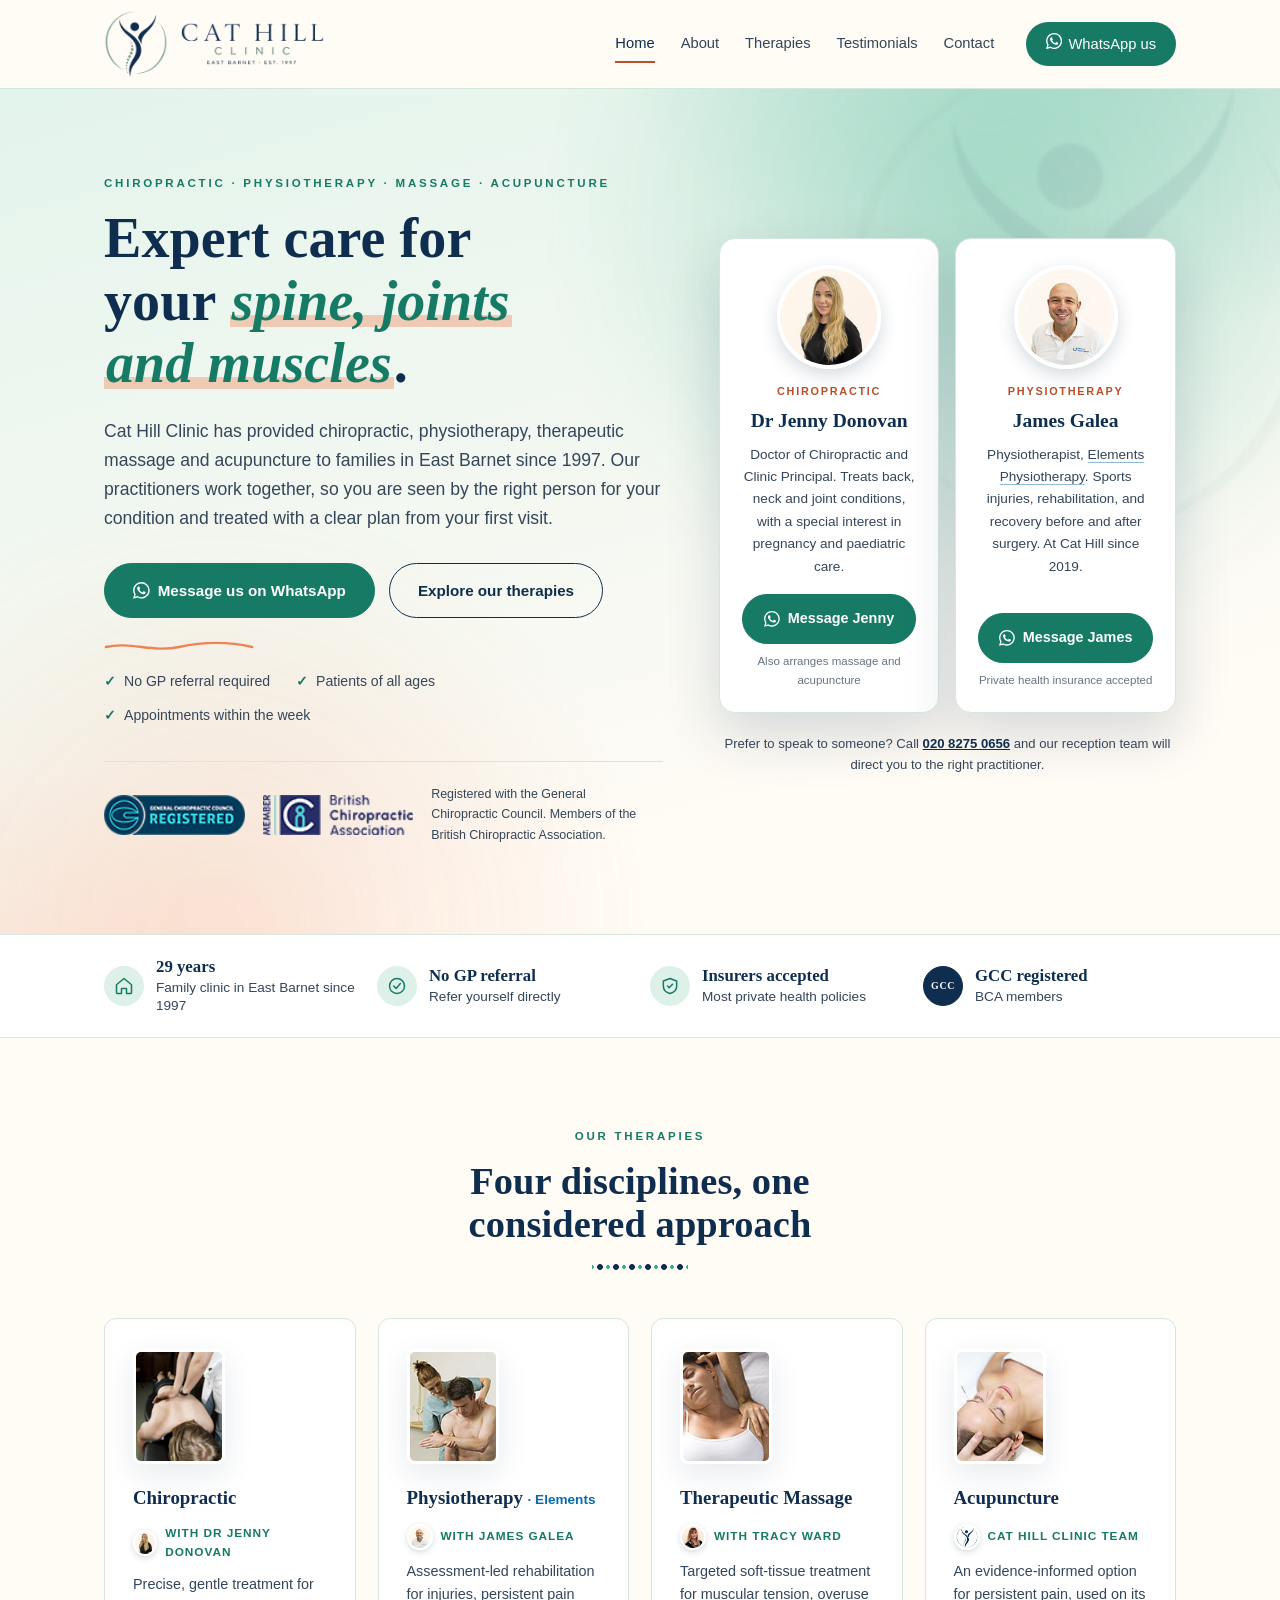
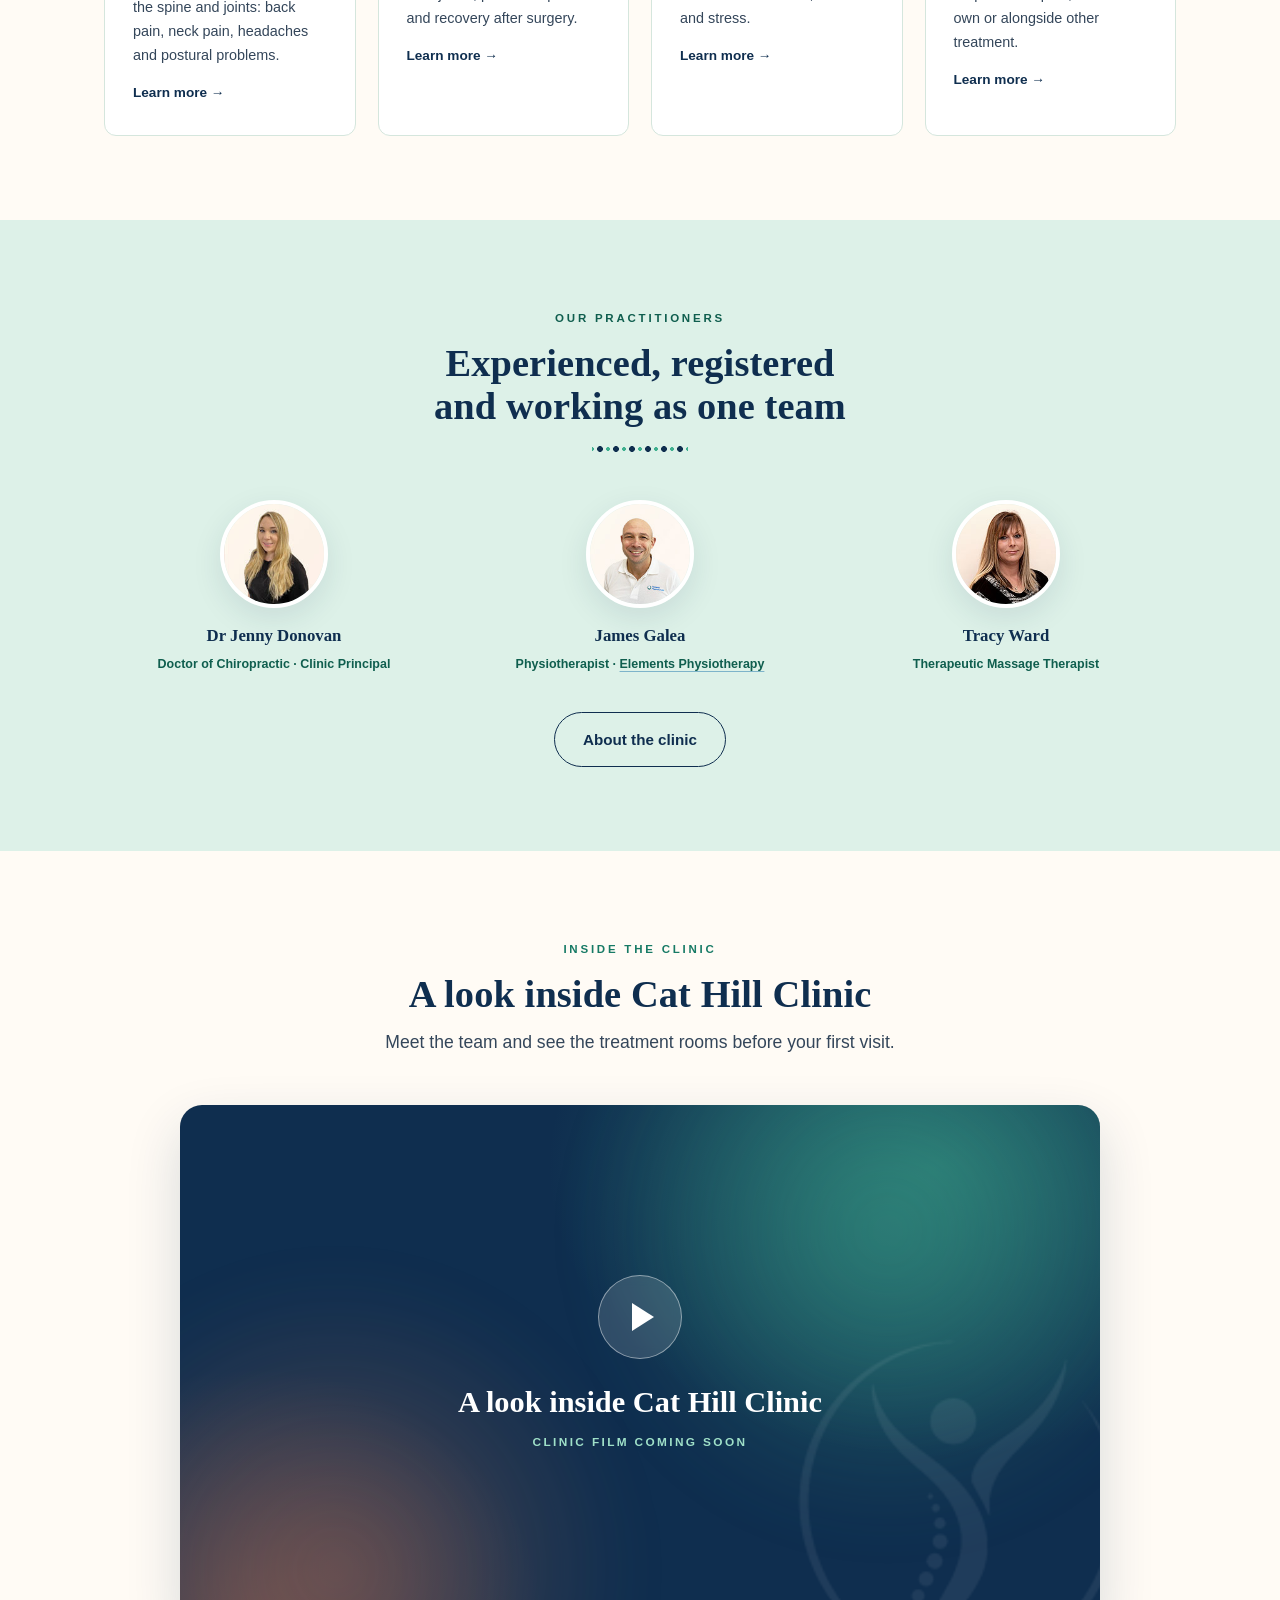
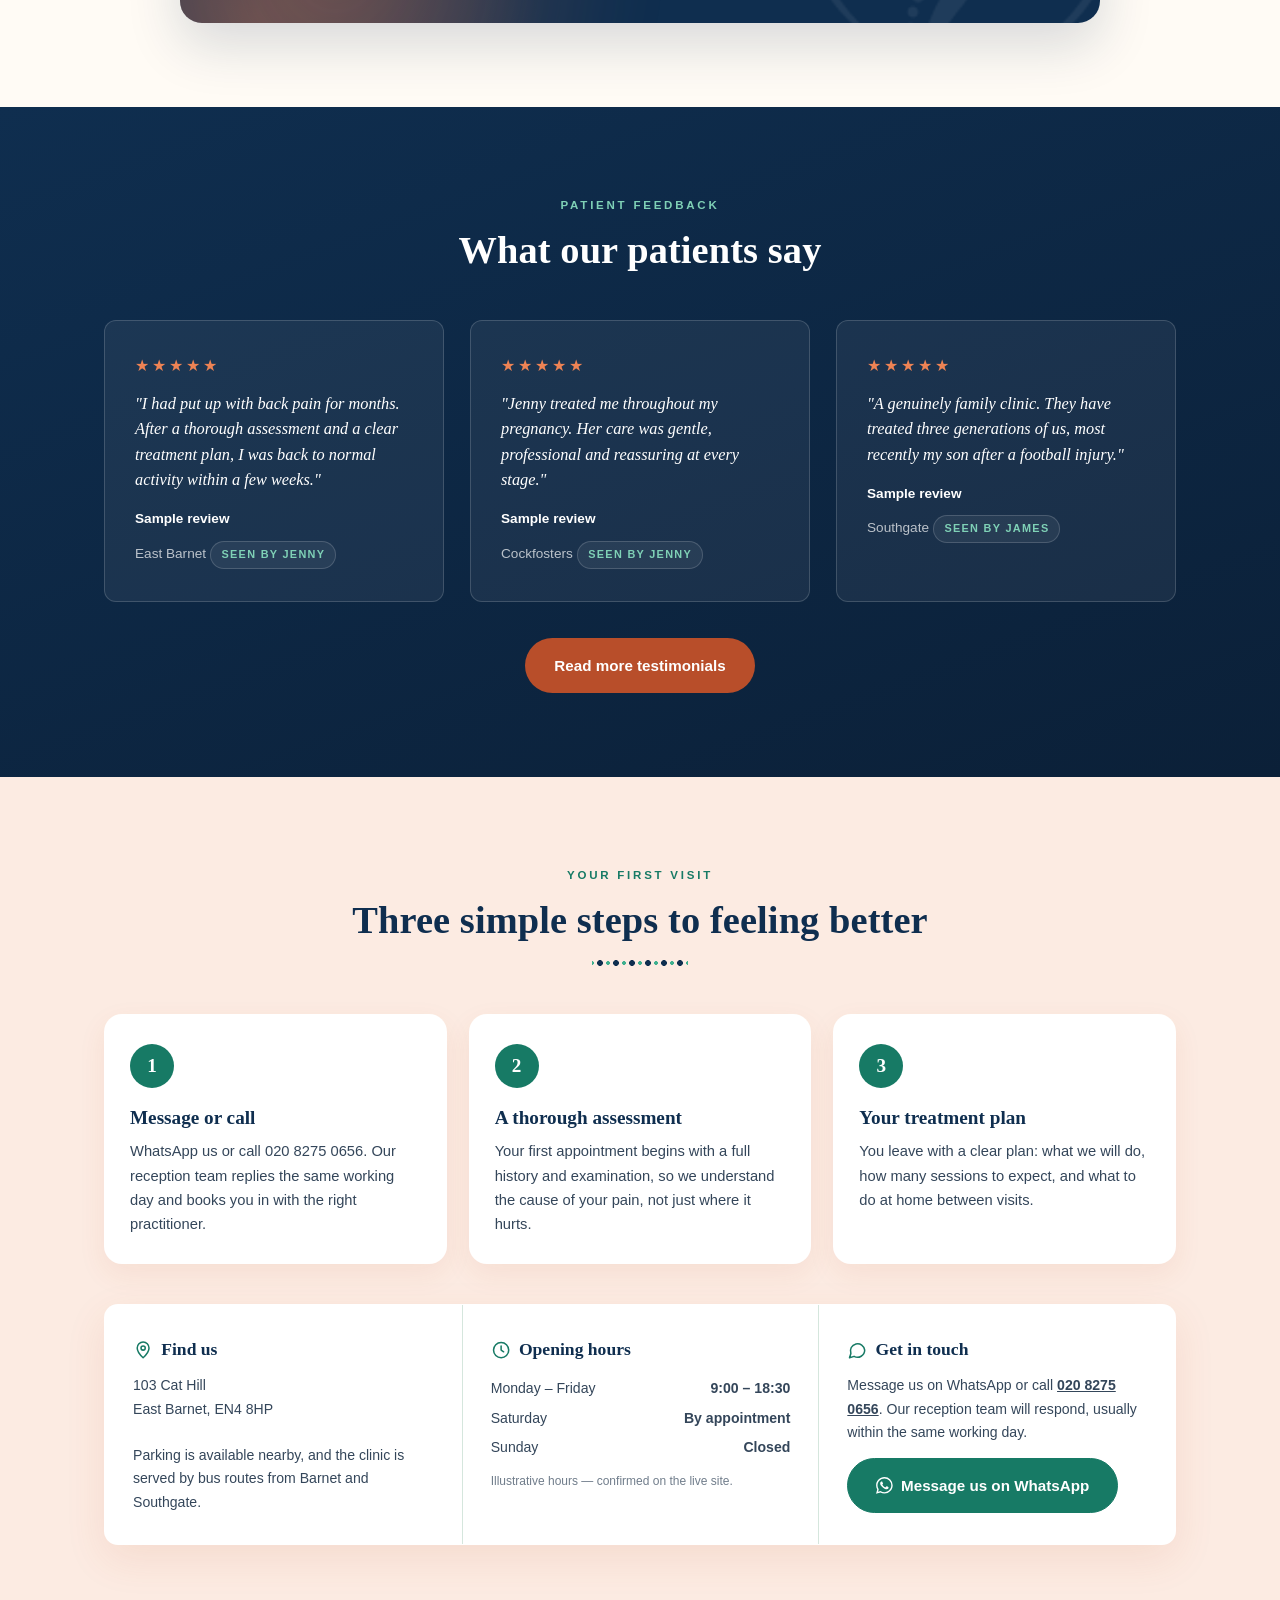
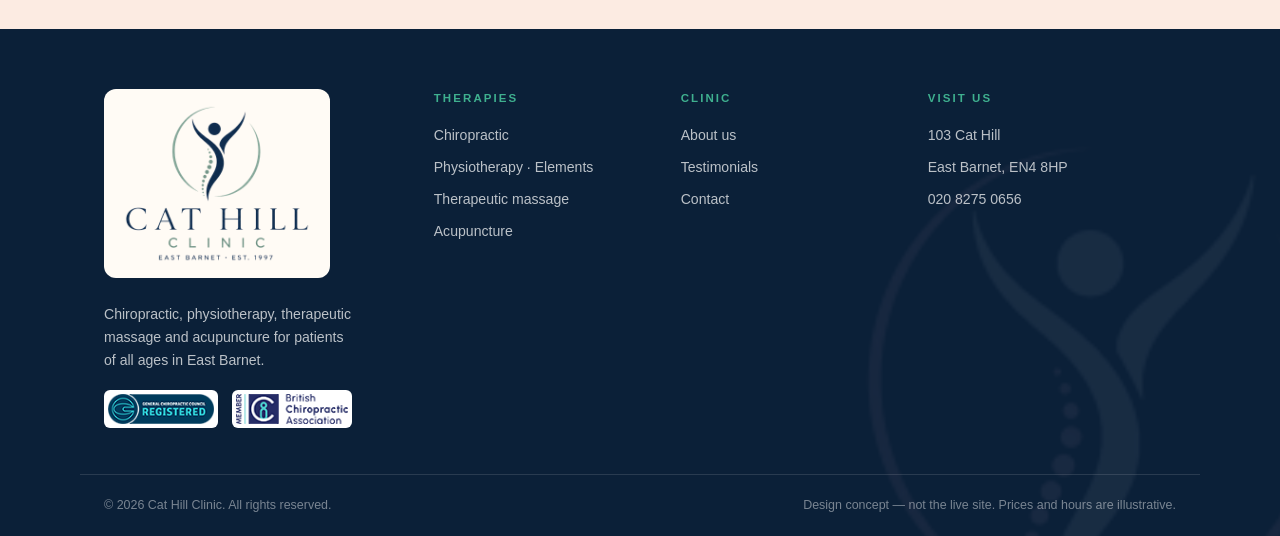
==== commit 394b1c8f: "Motion kit 1.1.0: no background CPU use once the page has settled Co-Authored-By: Claude Opus 5.5 <n" ====
--- a/index.html
+++ b/index.html
@@ -346,7 +346,6 @@
 </div>
 
 <script defer src="motion-kit/vendor/gsap.min.js"></script>
-<script defer src="motion-kit/vendor/ScrollTrigger.min.js"></script>
 <script defer src="motion-kit/vendor/SplitText.min.js"></script>
 <script defer src="motion-kit/vendor/DrawSVGPlugin.min.js"></script>
 <script defer src="motion-kit/amp-motion.js"></script>
--- a/motion-kit/amp-motion.css
+++ b/motion-kit/amp-motion.css
@@ -1,4 +1,4 @@
-/*! AMP motion kit v1.0.0 · AMP London Group
+/*! AMP motion kit v1.1.0 · AMP London Group
    Start states apply ONLY under html.amp-motion (set by the head snippet, confirmed by
    amp-motion.js). No JS, reduced motion, or a kit that fails to load → everything is
    simply visible. Elements get .is-in when their entrance has finished. */
@@ -30,7 +30,9 @@
 html.amp-motion [data-motion="steps"] > * { transition: opacity 0.6s ease; }
 html.amp-motion [data-motion="steps"] > :not(.is-lit) { opacity: 0.42; }
 
-/* ---------- wash: drifting brand-colour light (layer injected by the kit) ---------- */
+/* ---------- wash: brand-colour light that drifts into place once, then rests ----------
+   (layer injected by the kit; the drift waits, paused, until the section is on screen.
+   Nothing loops: an endless animation costs CPU/GPU on every frame, for ever.) */
 
 [data-motion="wash"] { position: relative; isolation: isolate; }
 .amp-wash { position: absolute; inset: 0; overflow: hidden; z-index: 0; pointer-events: none; }
@@ -41,22 +43,27 @@
   border-radius: 50%;
   filter: blur(40px);
   opacity: 0.75;
-  will-change: transform;
+  animation-duration: 9s;
+  animation-timing-function: cubic-bezier(0.2, 0.7, 0.2, 1);
+  animation-iteration-count: 1;
+  animation-fill-mode: both;
+  animation-play-state: paused;
 }
+[data-motion="wash"].is-washing .amp-wash i { animation-play-state: running; }
 .amp-wash i:nth-child(1) {
   right: -12%; top: -38%;
   background: radial-gradient(circle, var(--wash-a, rgba(63, 176, 143, 0.55)) 0%, transparent 65%);
-  animation: ampWashA 18s ease-in-out infinite alternate;
+  animation-name: ampWashA;
 }
 .amp-wash i:nth-child(2) {
   left: -18%; bottom: -52%;
   background: radial-gradient(circle, var(--wash-b, rgba(238, 131, 84, 0.28)) 0%, transparent 65%);
-  animation: ampWashB 22s ease-in-out infinite alternate;
+  animation-name: ampWashB;
 }
 [data-motion="wash"] > :not(.amp-wash) { position: relative; z-index: 1; }
 
-@keyframes ampWashA { from { transform: translate3d(0, 0, 0) scale(1); } to { transform: translate3d(-14%, 10%, 0) scale(1.12); } }
-@keyframes ampWashB { from { transform: translate3d(0, 0, 0) scale(1.05); } to { transform: translate3d(12%, -12%, 0) scale(0.95); } }
+@keyframes ampWashA { from { transform: translate3d(14%, -12%, 0) scale(0.88); opacity: 0; } to { transform: none; opacity: 0.75; } }
+@keyframes ampWashB { from { transform: translate3d(-12%, 12%, 0) scale(0.9); opacity: 0; } to { transform: none; opacity: 0.75; } }
 
 /* ---------- nudge: one soft ring, once ---------- */
 
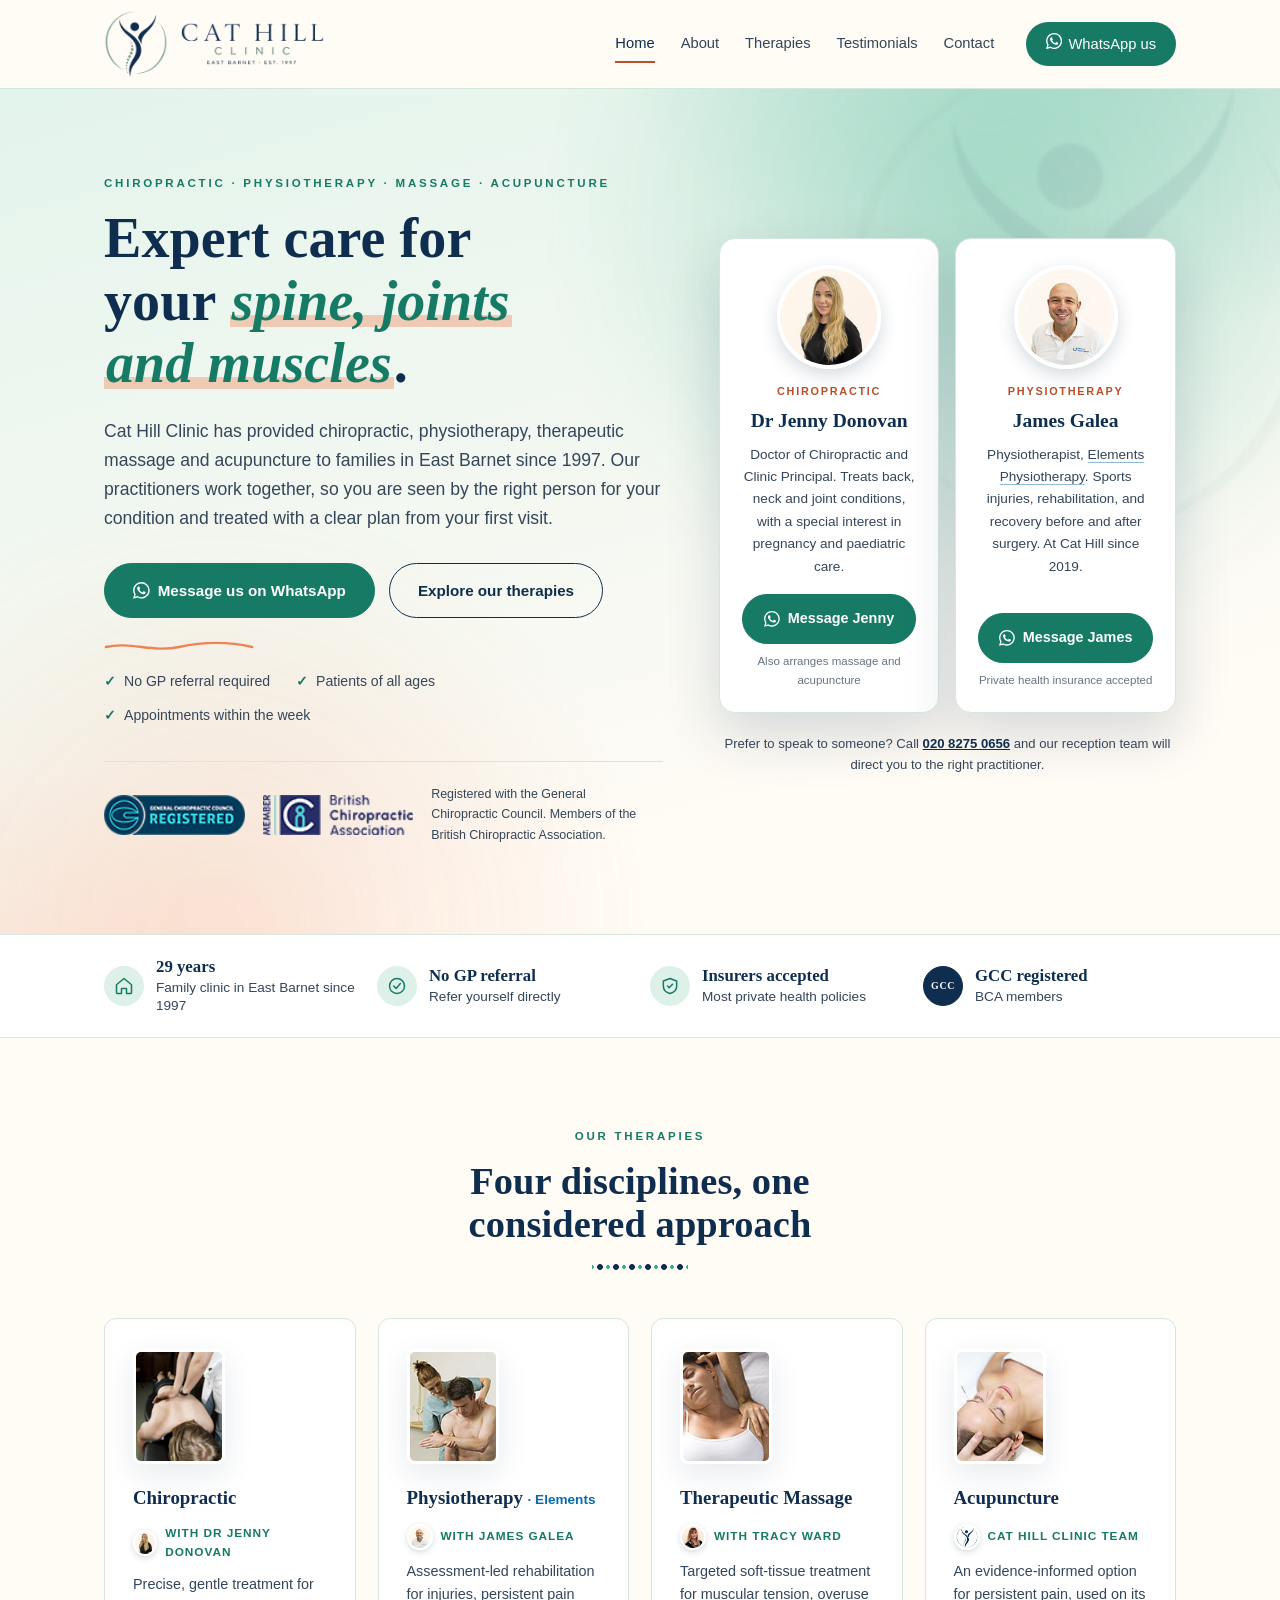
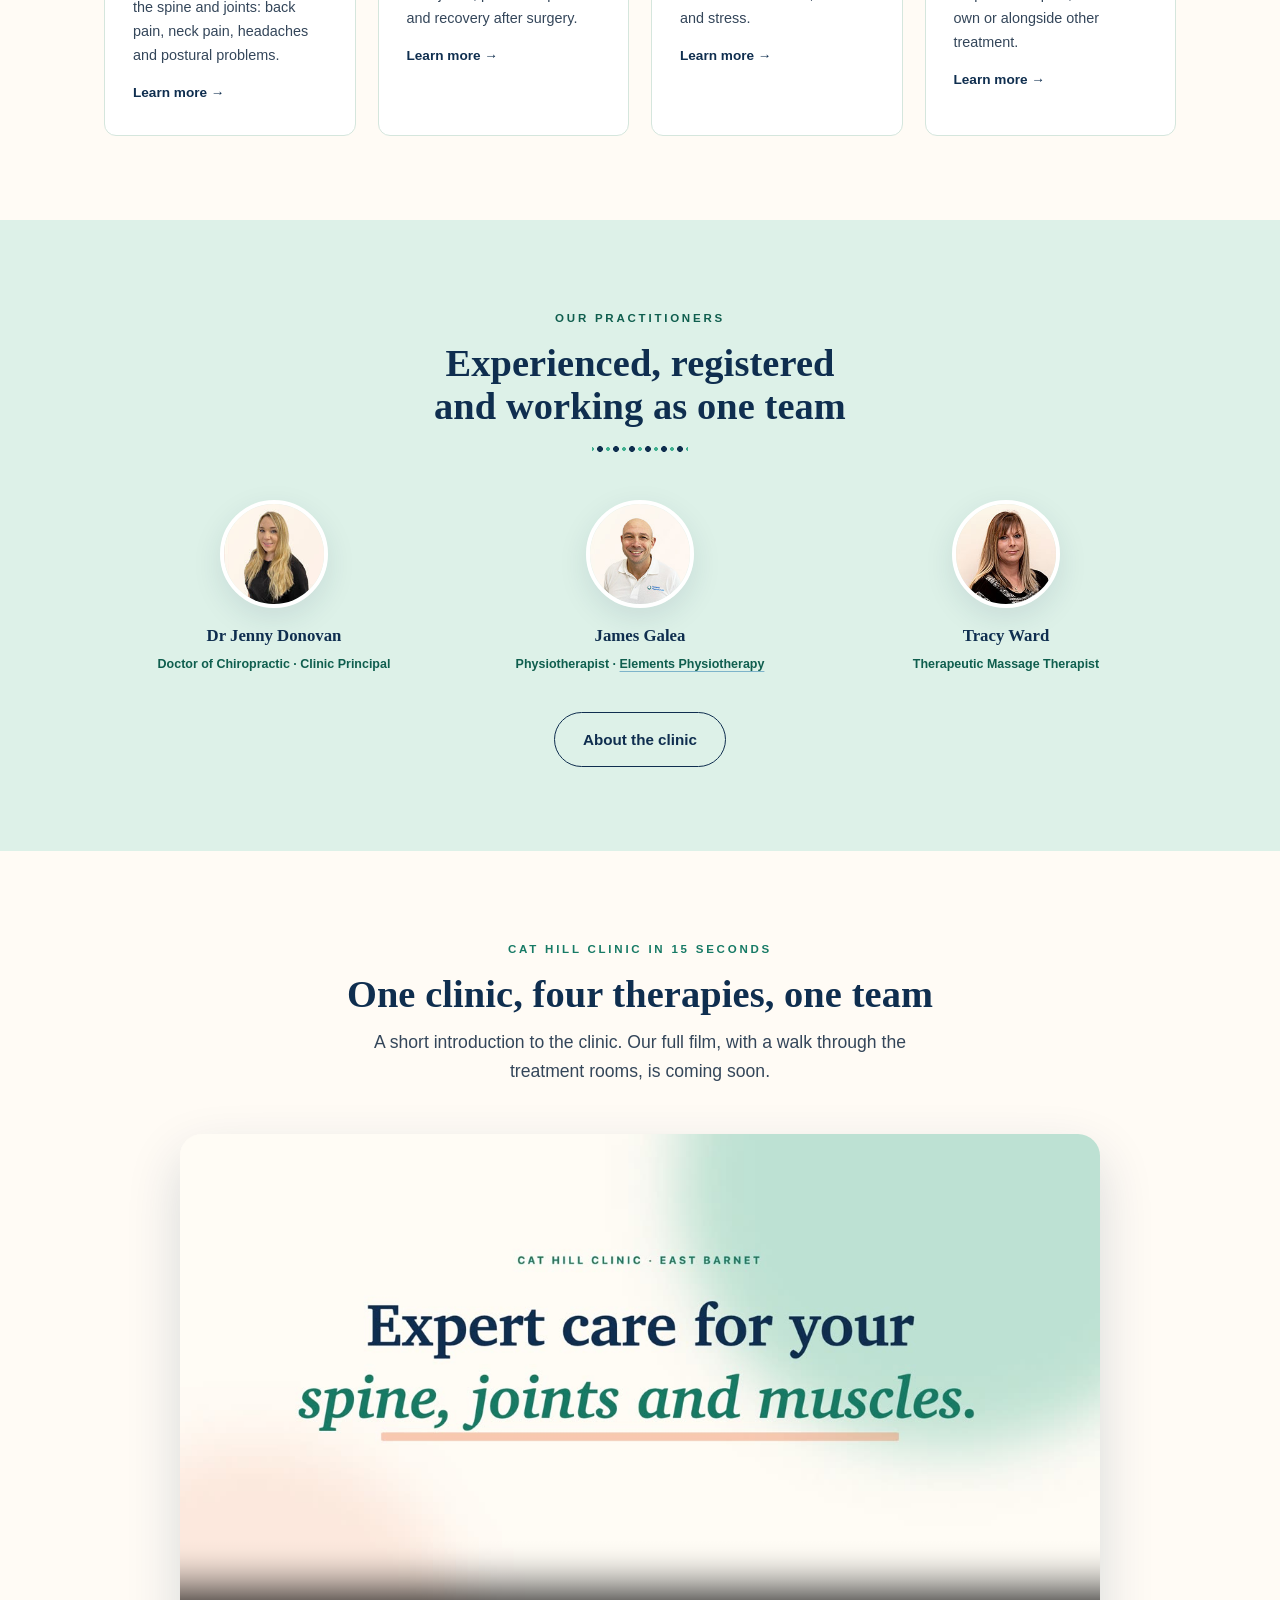
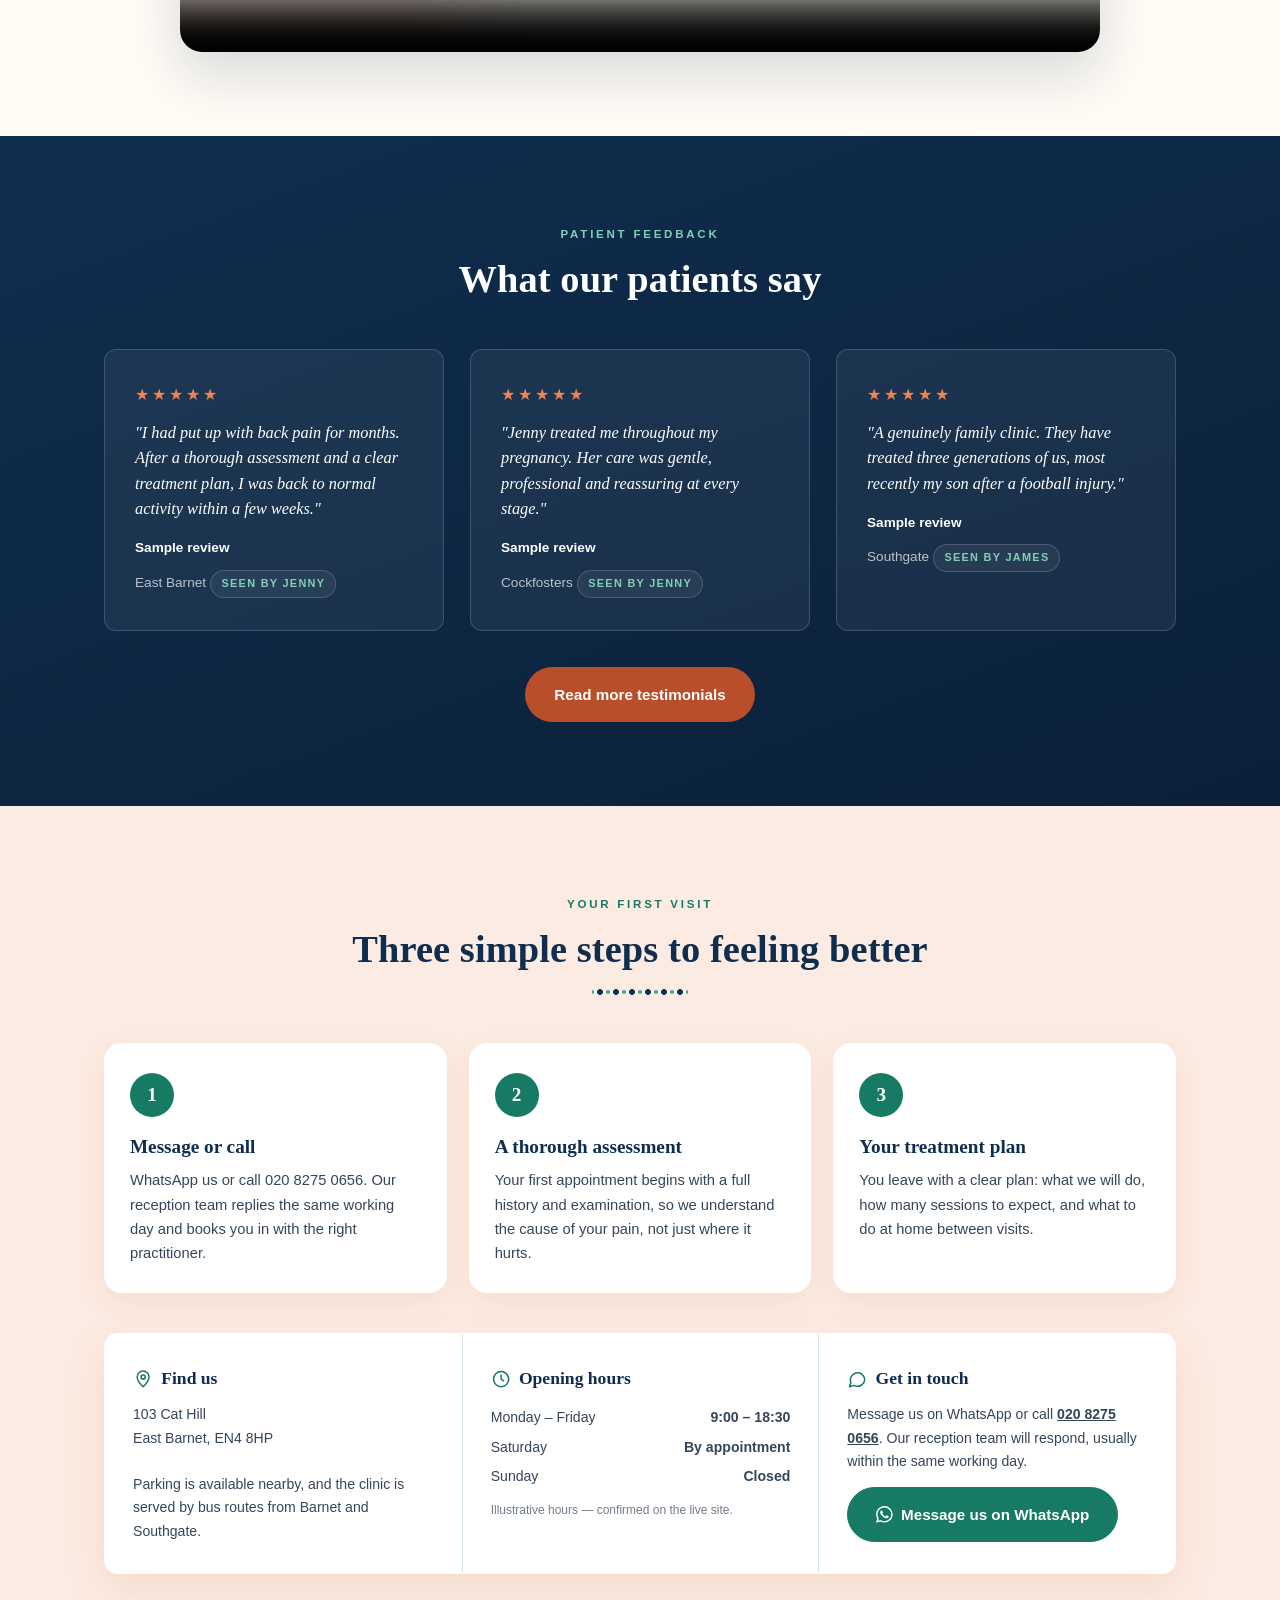
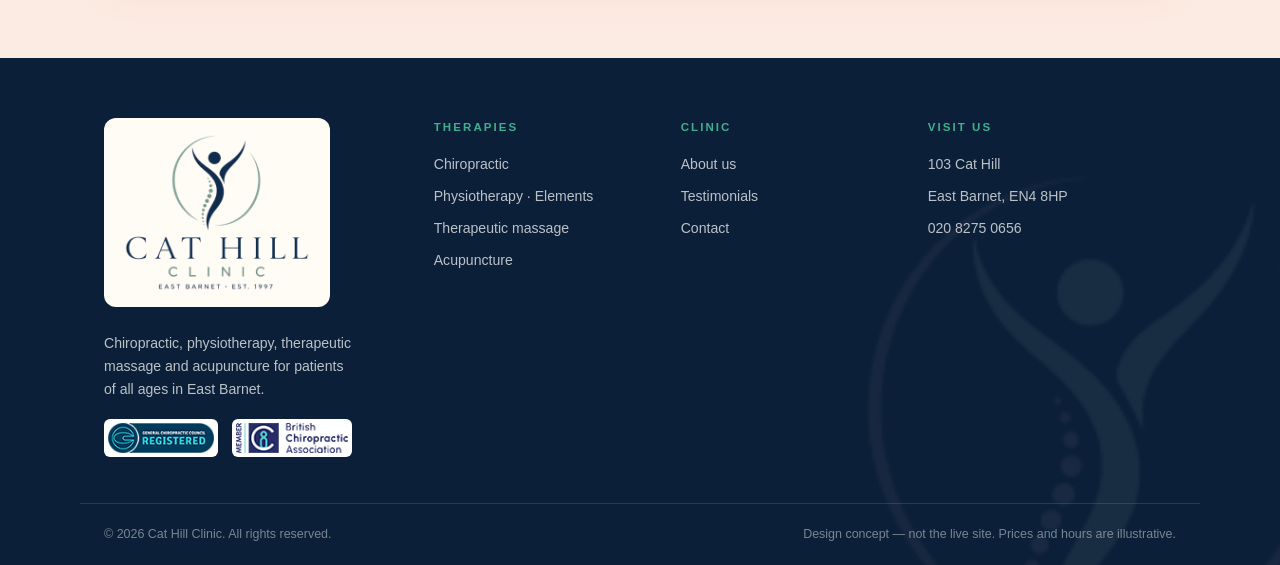
==== commit 50a7396a: "Brand films for Cat Hill Clinic and Elements Physiotherapy Co-Authored-By: Claude Opus 5.5 <noreply@" ====
--- a/index.html
+++ b/index.html
@@ -212,20 +212,19 @@
 <section class="section video-sec">
   <div class="wrap">
     <div class="section-head center" data-motion="rise">
-      <span class="eyebrow">Inside the clinic</span>
-      <h2>A look inside Cat Hill Clinic</h2>
-      <p class="lede" style="margin: 0 auto;">Meet the team and see the treatment rooms before your first visit.</p>
+      <span class="eyebrow">Cat Hill Clinic in 15 seconds</span>
+      <h2>One clinic, four therapies, one team</h2>
+      <p class="lede" style="margin: 0 auto;">A short introduction to the clinic. Our full film, with a walk through the treatment rooms, is coming soon.</p>
     </div>
     <figure class="video-frame" data-motion="unveil">
-      <!-- When the clinic film arrives, replace the poster block with:
-      <video controls preload="none" playsinline poster="assets/video-poster.jpg">
-        <source src="assets/cathill-clinic.mp4" type="video/mp4">
-        <track kind="captions" src="assets/cathill-clinic.vtt" srclang="en" label="English" default>
-      </video>
-      Never autoplay with sound. Patients shown on film need written consent. -->
-      <div class="video-poster" data-motion="wash">
-        <button class="play" type="button" disabled aria-label="Clinic film coming soon"><span></span></button>
-        <figcaption><b>A look inside Cat Hill Clinic</b><span>Clinic film coming soon</span></figcaption>
+      <div class="film" data-film>
+        <video controls muted playsinline preload="metadata" poster="assets/video/cathill-film-poster.jpg" aria-label="Cat Hill Clinic in fifteen seconds: our four therapies, our practitioners, and how to book">
+          <source src="assets/video/cathill-film.mp4" type="video/mp4">
+        </video>
+        <div class="film-ui" hidden>
+          <button class="film-sound" type="button" aria-pressed="false">Sound on</button>
+          <button class="film-replay" type="button" hidden>Replay</button>
+        </div>
       </div>
     </figure>
   </div>
--- a/css/style.css
+++ b/css/style.css
@@ -1255,3 +1255,17 @@
 
 /* contrast: jade text sits on the mint band a shade deeper (AA) */
 .section.mint .eyebrow, .section.mint .team-mini span { color: var(--jade-deep); }
+
+/* ---------- v2: brand films (play once when seen, rest on the end card) ---------- */
+.film { position: relative; background: var(--navy-deep); }
+.film video { display: block; width: 100%; aspect-ratio: 16 / 9; background: var(--cream); }
+.film-ui { position: absolute; right: 16px; bottom: 16px; display: flex; gap: 8px; }
+.film-ui[hidden], .film-ui button[hidden] { display: none; }
+.film-ui button {
+  font: 600 0.85rem/1 var(--sans); color: #fff; cursor: pointer;
+  background: rgba(11, 32, 56, 0.62); border: 1px solid rgba(255, 255, 255, 0.35);
+  backdrop-filter: blur(8px); -webkit-backdrop-filter: blur(8px);
+  padding: 10px 16px; border-radius: 999px; transition: background 0.2s ease;
+}
+.film-ui button:hover { background: rgba(11, 32, 56, 0.8); }
+.film-ui .film-sound[aria-pressed="true"] { background: var(--jade); border-color: var(--jade); }
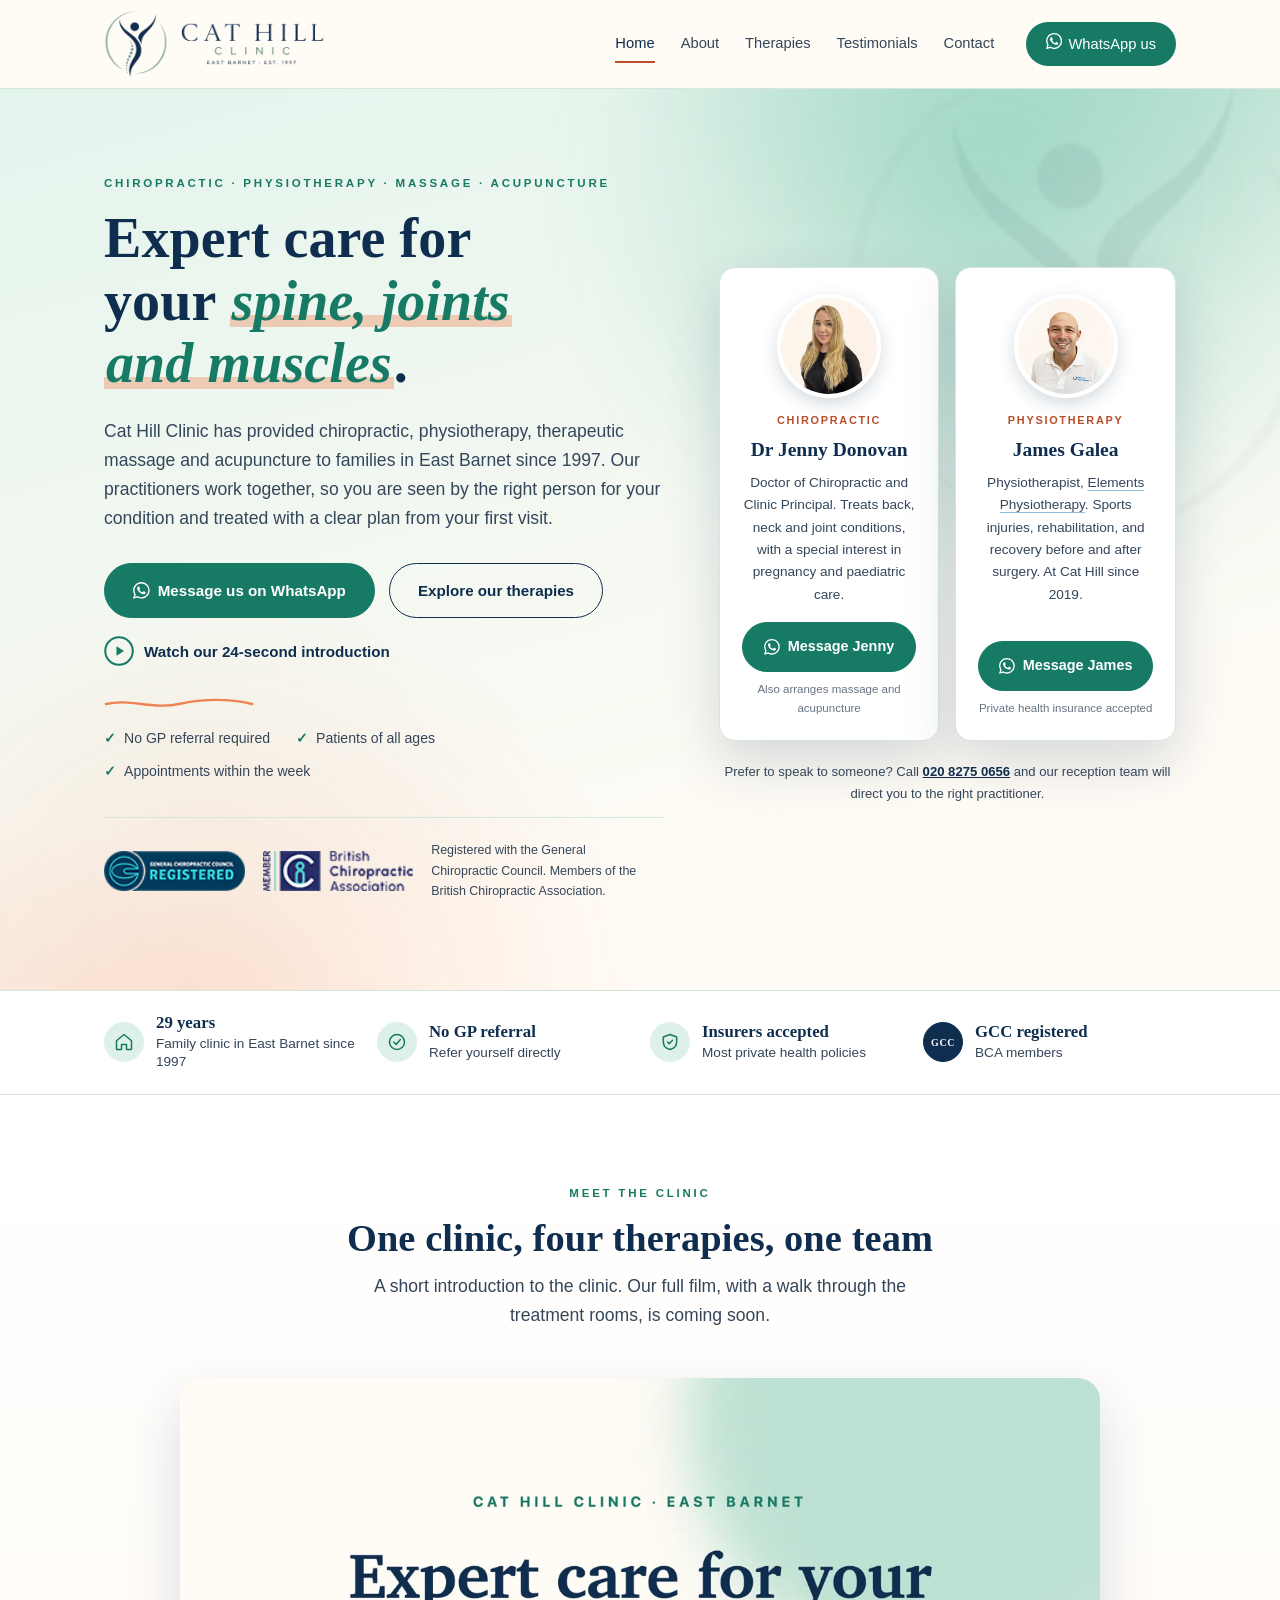
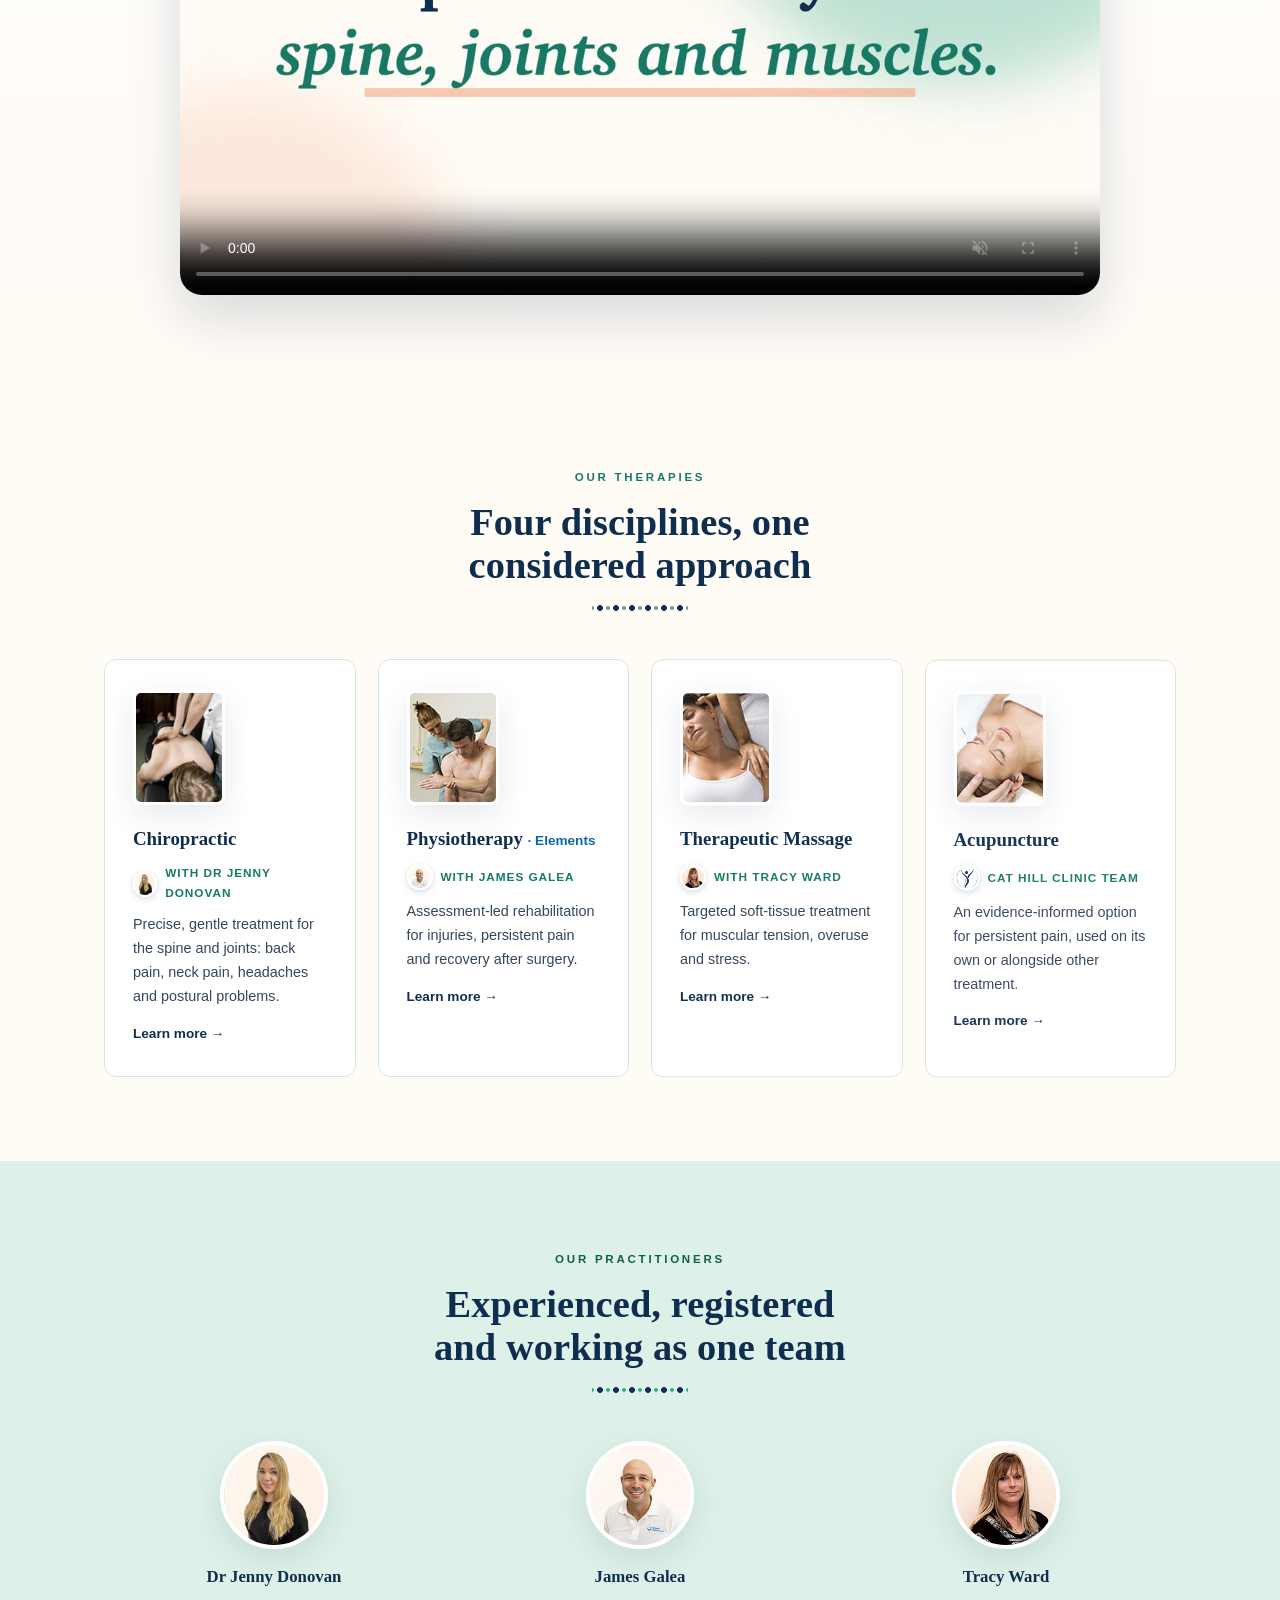
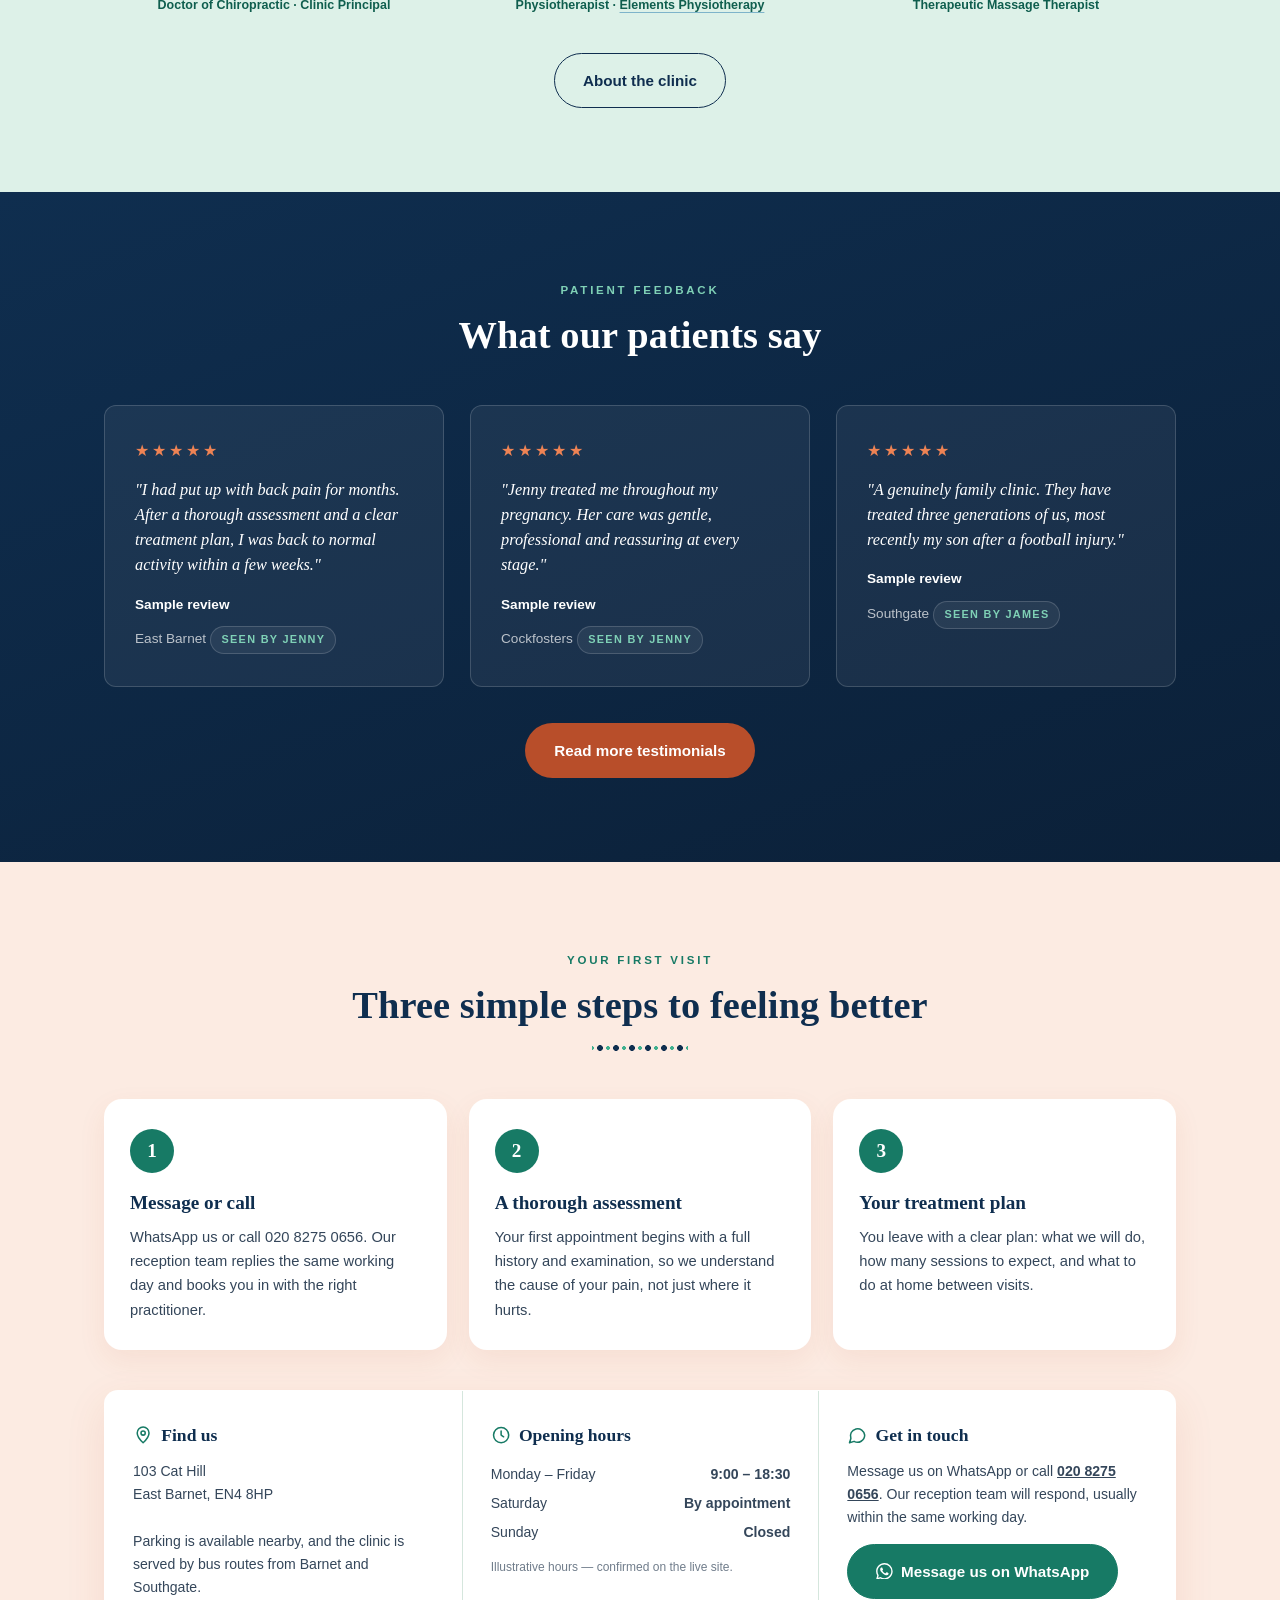
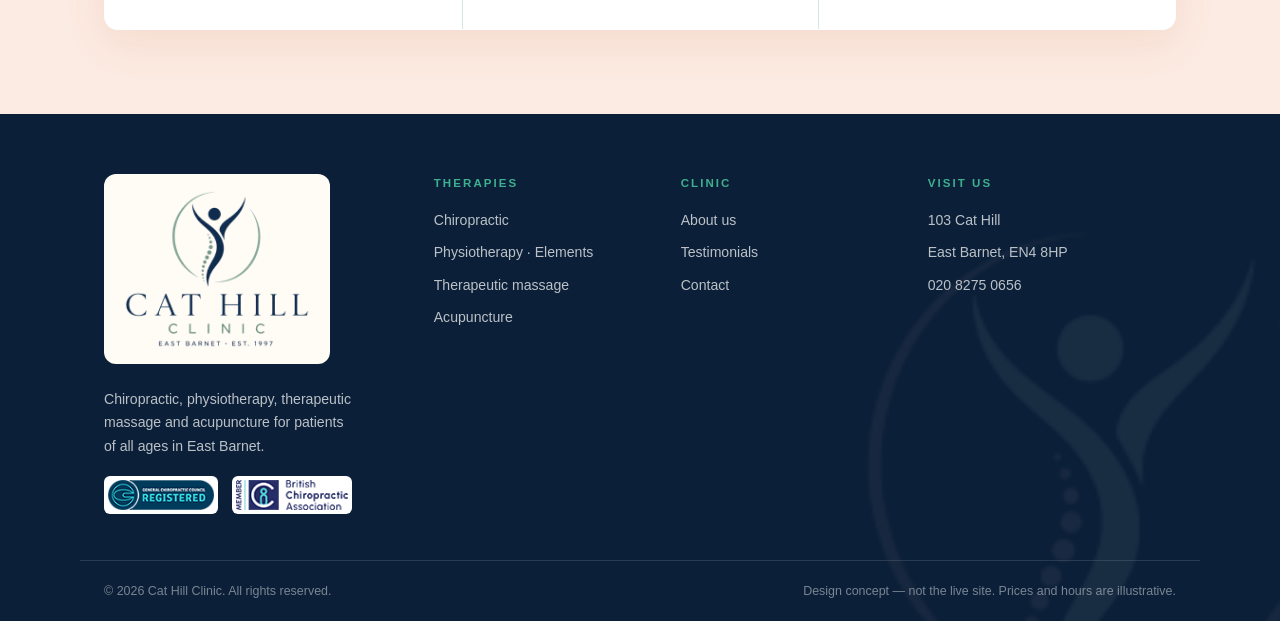
==== commit 486701ba: "Films slowed to 24s and moved up; Watch links Co-Authored-By: Claude Opus 5.5 <noreply@anthropic.com" ====
--- a/index.html
+++ b/index.html
@@ -95,6 +95,7 @@
         <a data-wa="clinic" href="https://wa.me/442082750656?text=Hi%20Cat%20Hill%20Clinic%2C%20I%27d%20like%20to%20book%20an%20appointment" class="btn btn-wa" data-motion="nudge" data-motion-delay="3" target="_blank" rel="noopener"><span class="wa-ic" aria-hidden="true"><svg viewBox="0 0 24 24" fill="currentColor" aria-hidden="true" focusable="false"><path d="M17.472 14.382c-.297-.149-1.758-.867-2.03-.967-.273-.099-.471-.148-.67.15-.197.297-.767.966-.94 1.164-.173.199-.347.223-.644.075-.297-.15-1.255-.463-2.39-1.475-.883-.788-1.48-1.761-1.653-2.059-.173-.297-.018-.458.13-.606.134-.133.298-.347.446-.52.149-.174.198-.298.298-.497.099-.198.05-.371-.025-.52-.075-.149-.669-1.612-.916-2.207-.242-.579-.487-.5-.669-.51-.173-.008-.371-.01-.57-.01-.198 0-.52.074-.792.372-.272.297-1.04 1.016-1.04 2.479 0 1.462 1.065 2.875 1.213 3.074.149.198 2.096 3.2 5.077 4.487.709.306 1.262.489 1.694.625.712.227 1.36.195 1.871.118.571-.085 1.758-.719 2.006-1.413.248-.694.248-1.289.173-1.413-.074-.124-.272-.198-.57-.347m-5.421 7.403h-.004a9.87 9.87 0 0 1-5.031-1.378l-.361-.214-3.741.982.998-3.648-.235-.374a9.86 9.86 0 0 1-1.51-5.26c.001-5.45 4.436-9.884 9.888-9.884 2.64 0 5.122 1.03 6.988 2.898a9.825 9.825 0 0 1 2.893 6.994c-.003 5.45-4.437 9.884-9.885 9.884m8.413-18.297A11.815 11.815 0 0 0 12.05 0C5.495 0 .16 5.335.157 11.892c0 2.096.547 4.142 1.588 5.945L.057 24l6.305-1.654a11.882 11.882 0 0 0 5.683 1.448h.005c6.554 0 11.89-5.335 11.893-11.893a11.821 11.821 0 0 0-3.48-8.413Z"/></svg></span>Message us on WhatsApp</a>
         <a href="therapies.html" class="btn btn-outline">Explore our therapies</a>
       </div>
+      <a class="watch-link" href="#film" data-film-play data-motion="rise"><svg viewBox="0 0 24 24" aria-hidden="true" focusable="false"><circle cx="12" cy="12" r="11" fill="none" stroke="currentColor" stroke-width="1.6"/><path d="M10 8.2v7.6l6-3.8z" fill="currentColor"/></svg>Watch our 24-second introduction</a>
       <svg class="hero-spine" viewBox="0 0 160 14" fill="none" aria-hidden="true" focusable="false"><path data-motion="draw" data-motion-delay="0.6" d="M2 7C28 1 52 13 80 7S132 1 158 7" stroke="#EE8354" stroke-width="2.5" stroke-linecap="round"/></svg>
       <ul class="hero-points" data-motion="rise">
         <li><span class="tick">✓</span> No GP referral required</li>
@@ -136,6 +137,27 @@
     <div><span class="t-ic"><svg viewBox="0 0 24 24" fill="none" stroke="currentColor" stroke-width="1.8" stroke-linecap="round" stroke-linejoin="round" aria-hidden="true" focusable="false"><circle cx="12" cy="12" r="9"/><path d="m8 12 3 3 5-6"/></svg></span><div><b>No GP referral</b>Refer yourself directly</div></div>
     <div><span class="t-ic"><svg viewBox="0 0 24 24" fill="none" stroke="currentColor" stroke-width="1.8" stroke-linecap="round" stroke-linejoin="round" aria-hidden="true" focusable="false"><path d="M12 3 4 6v6c0 5 3.5 8 8 9 4.5-1 8-4 8-9V6z"/><path d="m9 12 2 2 4-4"/></svg></span><div><b>Insurers accepted</b>Most private health policies</div></div>
     <div><span class="t-ic t-mono" aria-hidden="true">GCC</span><div><b>GCC registered</b>BCA members</div></div>
+  </div>
+</section>
+
+<section class="section video-sec" id="film">
+  <div class="wrap">
+    <div class="section-head center" data-motion="rise">
+      <span class="eyebrow">Meet the clinic</span>
+      <h2>One clinic, four therapies, one team</h2>
+      <p class="lede" style="margin: 0 auto;">A short introduction to the clinic. Our full film, with a walk through the treatment rooms, is coming soon.</p>
+    </div>
+    <figure class="video-frame" data-motion="unveil">
+      <div class="film" data-film>
+        <video controls muted playsinline preload="metadata" poster="assets/video/cathill-film-poster.jpg" aria-label="Cat Hill Clinic in twenty-four seconds: our four therapies, our practitioners, and how to book">
+          <source src="assets/video/cathill-film.mp4" type="video/mp4">
+        </video>
+        <div class="film-ui" hidden>
+          <button class="film-sound" type="button" aria-pressed="false">Sound on</button>
+          <button class="film-replay" type="button" hidden>Replay</button>
+        </div>
+      </div>
+    </figure>
   </div>
 </section>
 
@@ -209,26 +231,7 @@
   </div>
 </section>
 
-<section class="section video-sec">
-  <div class="wrap">
-    <div class="section-head center" data-motion="rise">
-      <span class="eyebrow">Cat Hill Clinic in 15 seconds</span>
-      <h2>One clinic, four therapies, one team</h2>
-      <p class="lede" style="margin: 0 auto;">A short introduction to the clinic. Our full film, with a walk through the treatment rooms, is coming soon.</p>
-    </div>
-    <figure class="video-frame" data-motion="unveil">
-      <div class="film" data-film>
-        <video controls muted playsinline preload="metadata" poster="assets/video/cathill-film-poster.jpg" aria-label="Cat Hill Clinic in fifteen seconds: our four therapies, our practitioners, and how to book">
-          <source src="assets/video/cathill-film.mp4" type="video/mp4">
-        </video>
-        <div class="film-ui" hidden>
-          <button class="film-sound" type="button" aria-pressed="false">Sound on</button>
-          <button class="film-replay" type="button" hidden>Replay</button>
-        </div>
-      </div>
-    </figure>
-  </div>
-</section>
+
 
 <section class="section deep">
   <div class="wrap">
--- a/css/style.css
+++ b/css/style.css
@@ -1184,7 +1184,7 @@
 .card:hover { box-shadow: 0 14px 34px rgba(23, 122, 101, 0.14); }
 
 /* ---------- v2: clinic video frame ---------- */
-.video-sec { background: var(--cream); }
+.video-sec { background: linear-gradient(180deg, #FFFFFF 0%, var(--cream) 100%); }
 .video-frame { max-width: 920px; margin: 0 auto; border-radius: 22px; overflow: hidden; box-shadow: var(--shadow-lg); }
 .video-frame video { display: block; width: 100%; aspect-ratio: 16 / 9; background: var(--navy-deep); }
 .video-poster {
@@ -1269,3 +1269,10 @@
 }
 .film-ui button:hover { background: rgba(11, 32, 56, 0.8); }
 .film-ui .film-sound[aria-pressed="true"] { background: var(--jade); border-color: var(--jade); }
+
+/* "Watch the introduction" link in the hero: scrolls to the film and plays it with sound */
+.watch-link { display: inline-flex; align-items: center; gap: 10px; margin-top: 18px; font-weight: 600; font-size: 0.95rem; color: var(--navy); text-decoration: none; }
+.watch-link svg { width: 30px; height: 30px; color: var(--jade); transition: transform 0.25s ease; }
+.watch-link:hover svg { transform: scale(1.1); }
+.watch-link:hover { color: var(--jade); }
+.el .watch-link { color: var(--el-ink); } .el .watch-link svg { color: var(--el-blue); }
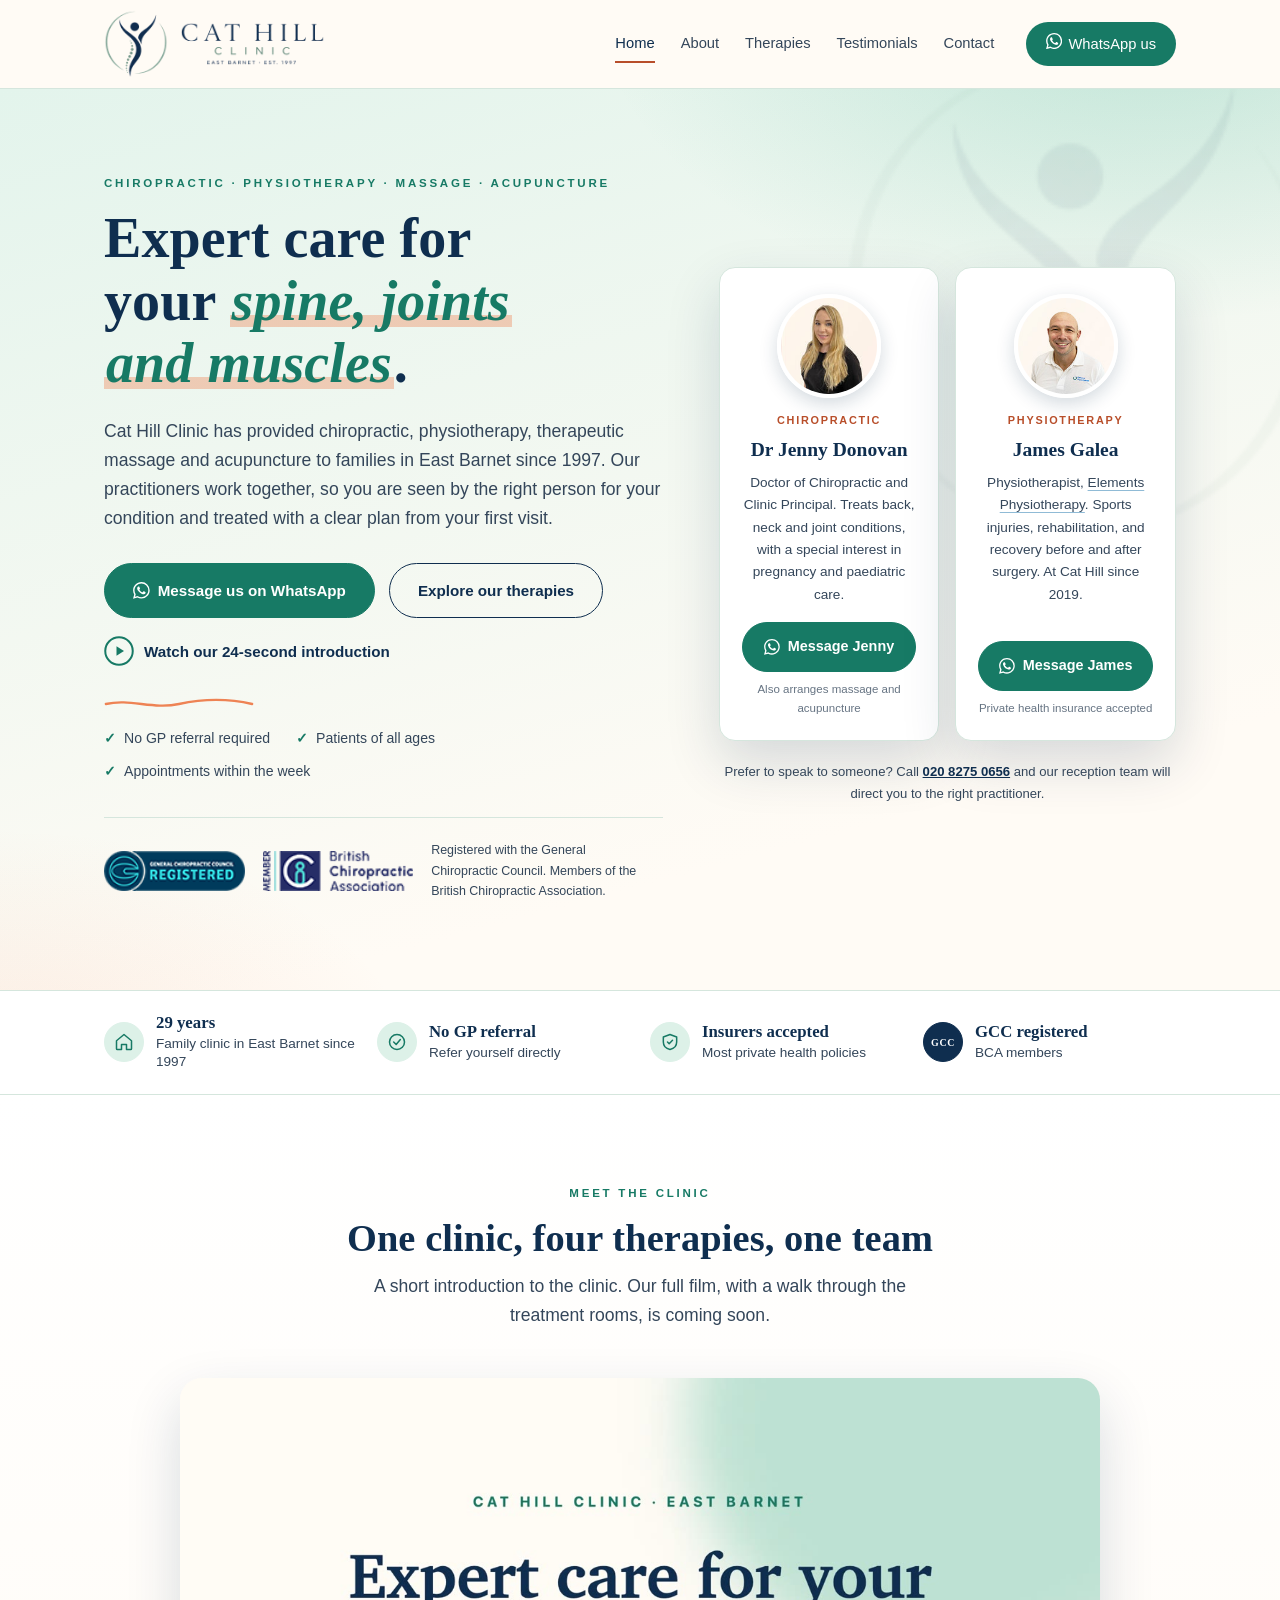
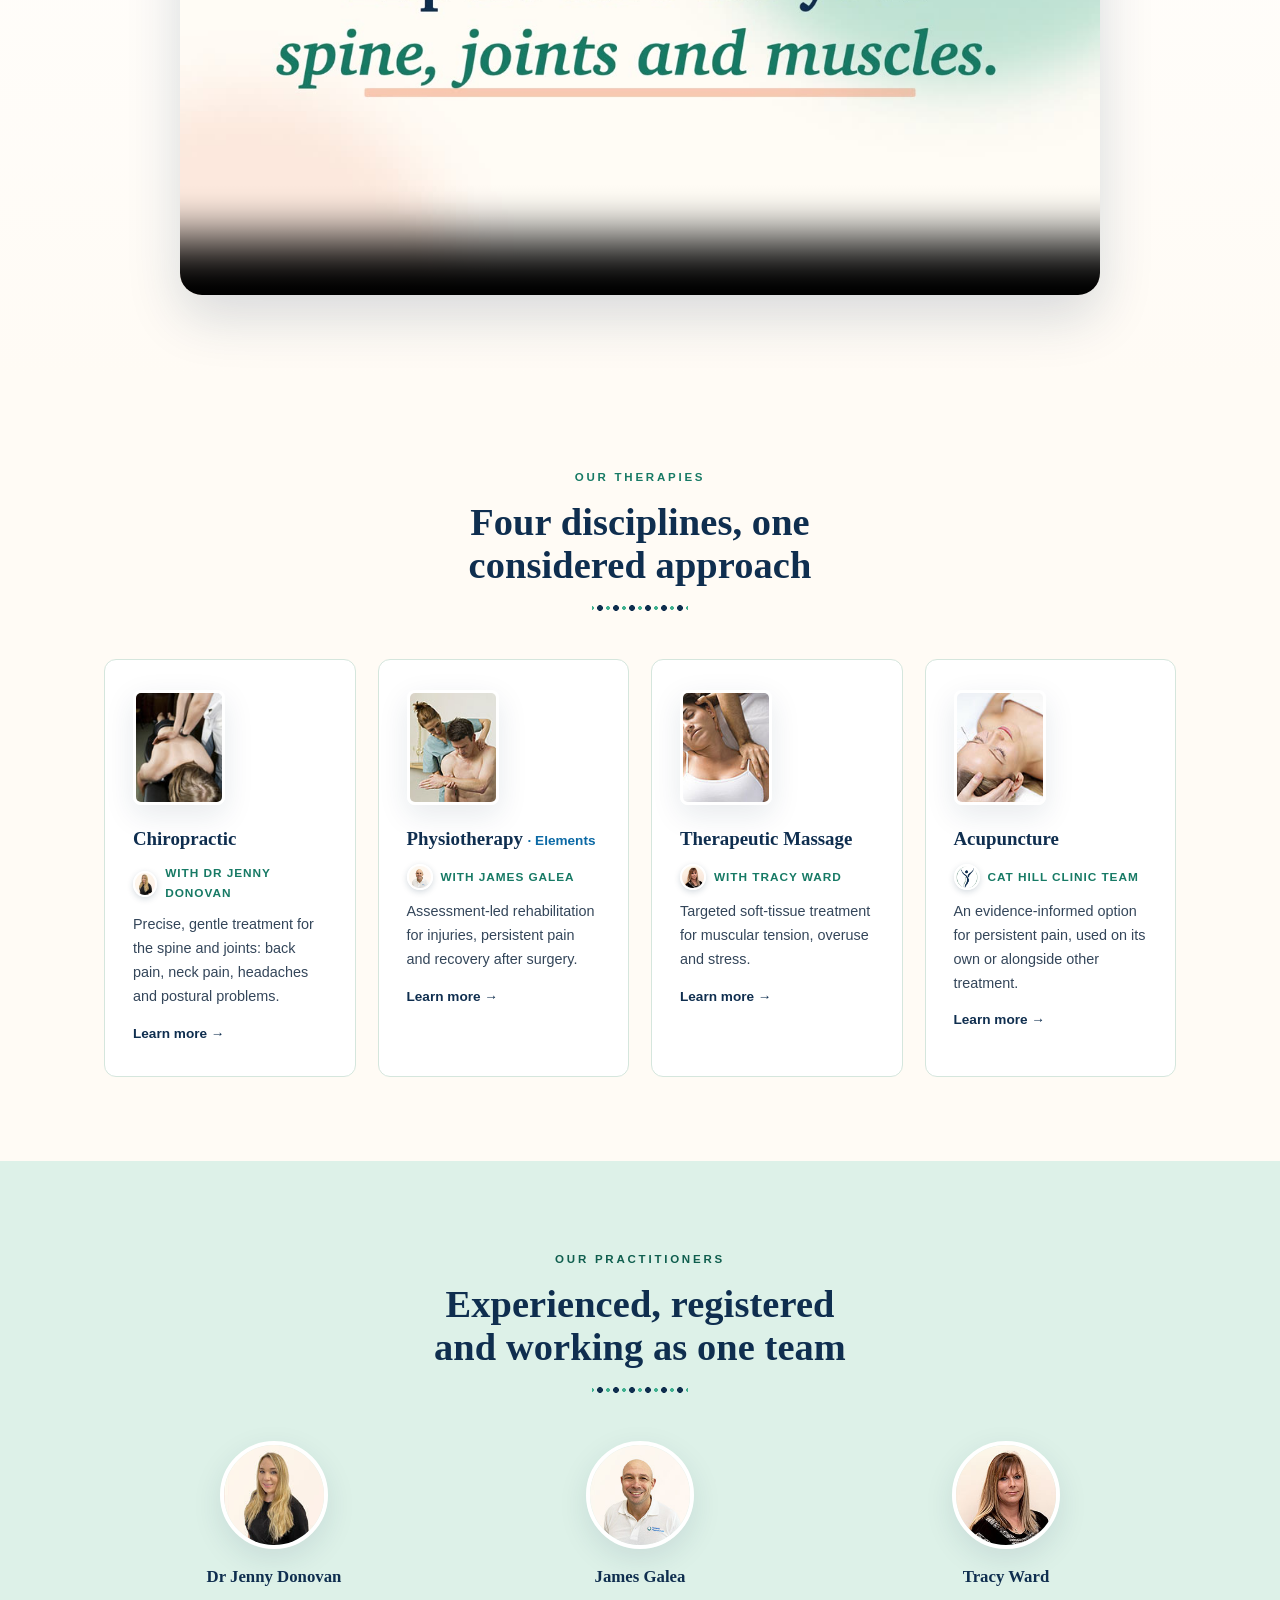
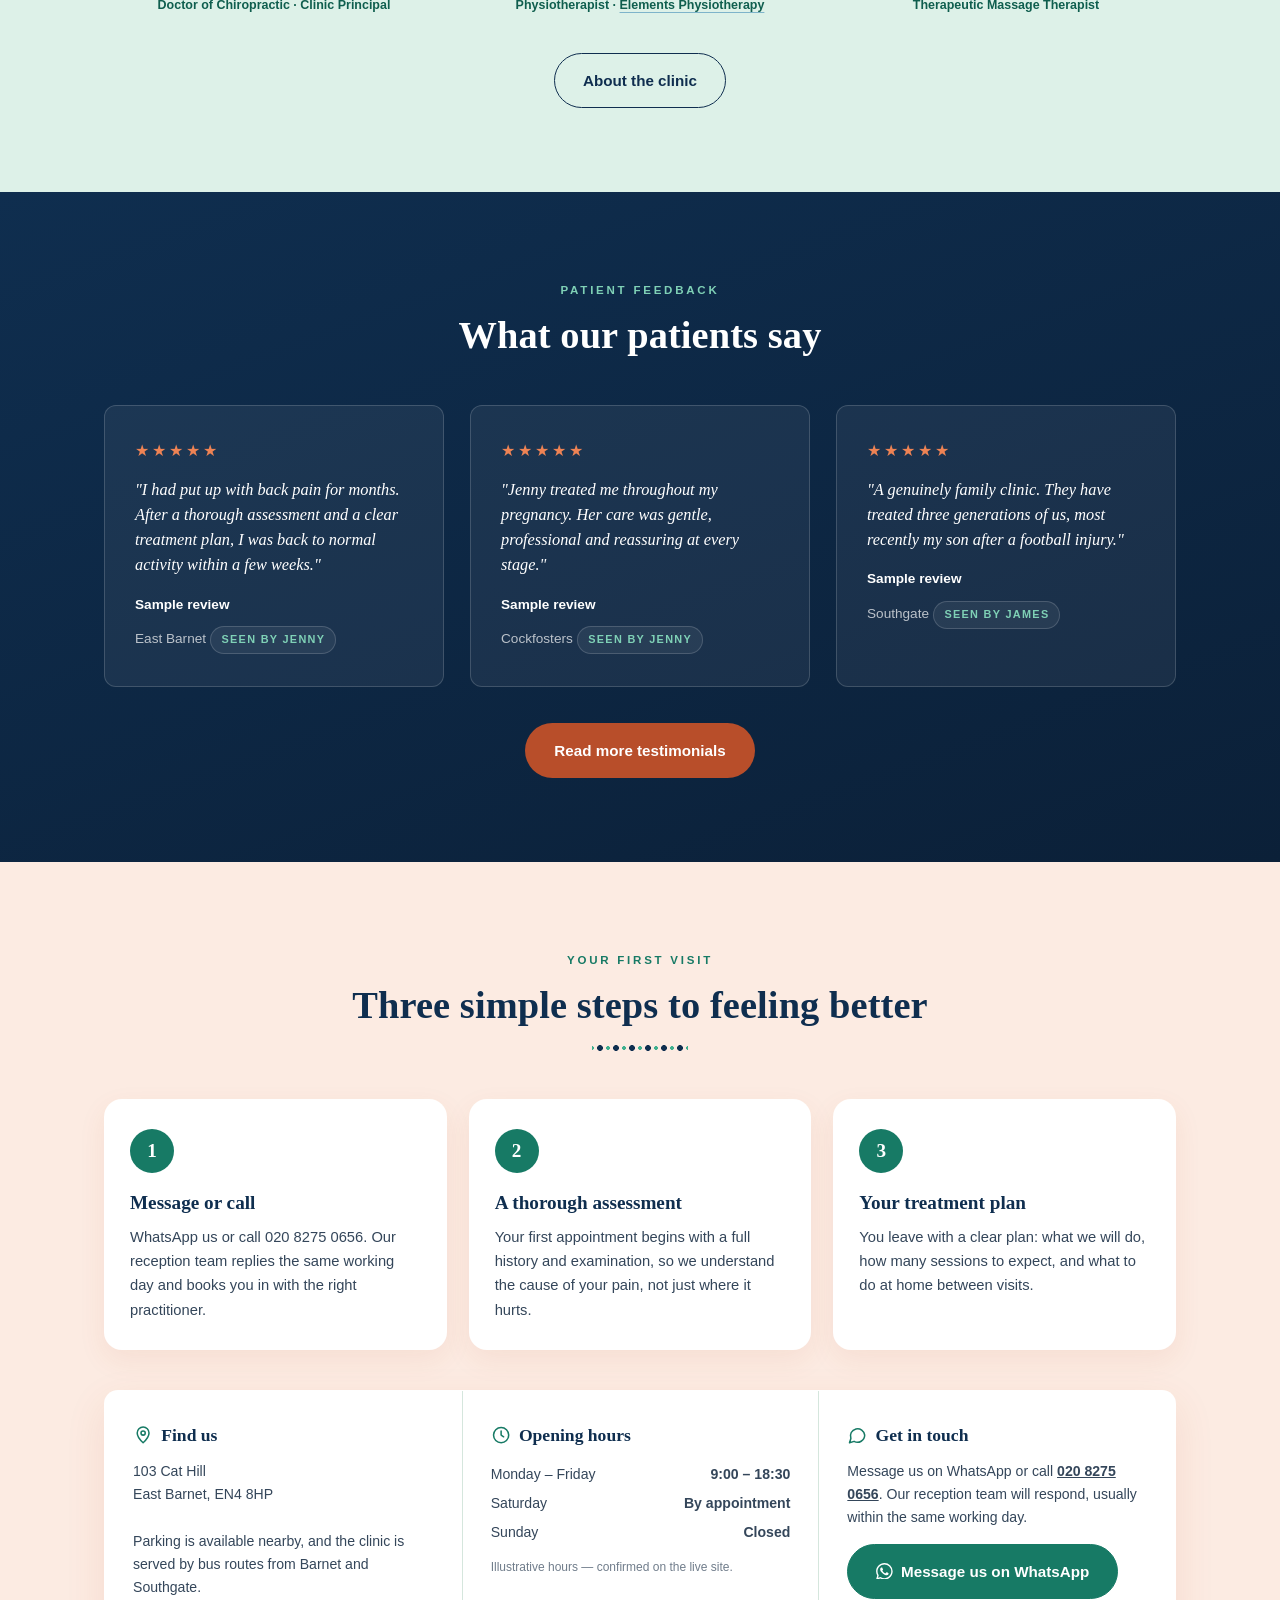
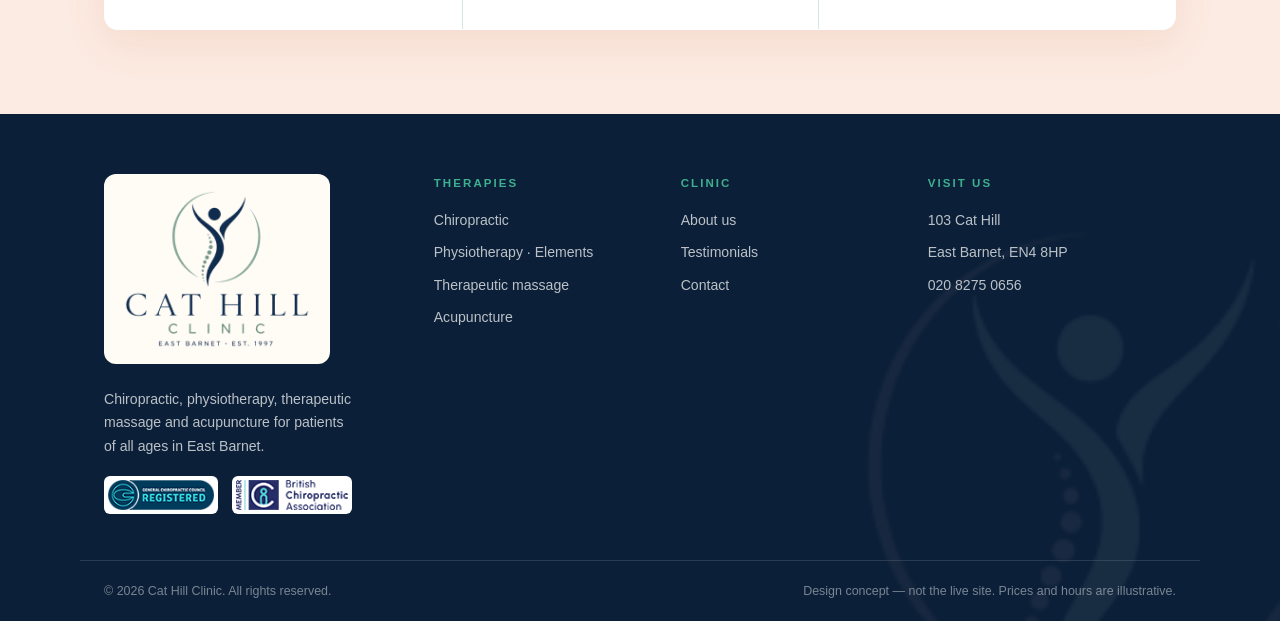
==== commit 4803bc5c: "Clinic WhatsApp buttons go to +44 7359 086157" ====
--- a/index.html
+++ b/index.html
@@ -79,7 +79,7 @@
       <a href="therapies.html">Therapies</a>
       <a href="testimonials.html">Testimonials</a>
       <a href="contact.html">Contact</a>
-      <a data-wa="clinic" href="https://wa.me/442082750656?text=Hi%20Cat%20Hill%20Clinic%2C%20I%27d%20like%20to%20book%20an%20appointment" class="nav-cta" target="_blank" rel="noopener"><span class="wa-ic" aria-hidden="true"><svg viewBox="0 0 24 24" fill="currentColor" aria-hidden="true" focusable="false"><path d="M17.472 14.382c-.297-.149-1.758-.867-2.03-.967-.273-.099-.471-.148-.67.15-.197.297-.767.966-.94 1.164-.173.199-.347.223-.644.075-.297-.15-1.255-.463-2.39-1.475-.883-.788-1.48-1.761-1.653-2.059-.173-.297-.018-.458.13-.606.134-.133.298-.347.446-.52.149-.174.198-.298.298-.497.099-.198.05-.371-.025-.52-.075-.149-.669-1.612-.916-2.207-.242-.579-.487-.5-.669-.51-.173-.008-.371-.01-.57-.01-.198 0-.52.074-.792.372-.272.297-1.04 1.016-1.04 2.479 0 1.462 1.065 2.875 1.213 3.074.149.198 2.096 3.2 5.077 4.487.709.306 1.262.489 1.694.625.712.227 1.36.195 1.871.118.571-.085 1.758-.719 2.006-1.413.248-.694.248-1.289.173-1.413-.074-.124-.272-.198-.57-.347m-5.421 7.403h-.004a9.87 9.87 0 0 1-5.031-1.378l-.361-.214-3.741.982.998-3.648-.235-.374a9.86 9.86 0 0 1-1.51-5.26c.001-5.45 4.436-9.884 9.888-9.884 2.64 0 5.122 1.03 6.988 2.898a9.825 9.825 0 0 1 2.893 6.994c-.003 5.45-4.437 9.884-9.885 9.884m8.413-18.297A11.815 11.815 0 0 0 12.05 0C5.495 0 .16 5.335.157 11.892c0 2.096.547 4.142 1.588 5.945L.057 24l6.305-1.654a11.882 11.882 0 0 0 5.683 1.448h.005c6.554 0 11.89-5.335 11.893-11.893a11.821 11.821 0 0 0-3.48-8.413Z"/></svg></span>WhatsApp us</a>
+      <a data-wa="clinic" href="https://wa.me/447359086157?text=Hi%20Cat%20Hill%20Clinic%2C%20I%27d%20like%20to%20book%20an%20appointment" class="nav-cta" target="_blank" rel="noopener"><span class="wa-ic" aria-hidden="true"><svg viewBox="0 0 24 24" fill="currentColor" aria-hidden="true" focusable="false"><path d="M17.472 14.382c-.297-.149-1.758-.867-2.03-.967-.273-.099-.471-.148-.67.15-.197.297-.767.966-.94 1.164-.173.199-.347.223-.644.075-.297-.15-1.255-.463-2.39-1.475-.883-.788-1.48-1.761-1.653-2.059-.173-.297-.018-.458.13-.606.134-.133.298-.347.446-.52.149-.174.198-.298.298-.497.099-.198.05-.371-.025-.52-.075-.149-.669-1.612-.916-2.207-.242-.579-.487-.5-.669-.51-.173-.008-.371-.01-.57-.01-.198 0-.52.074-.792.372-.272.297-1.04 1.016-1.04 2.479 0 1.462 1.065 2.875 1.213 3.074.149.198 2.096 3.2 5.077 4.487.709.306 1.262.489 1.694.625.712.227 1.36.195 1.871.118.571-.085 1.758-.719 2.006-1.413.248-.694.248-1.289.173-1.413-.074-.124-.272-.198-.57-.347m-5.421 7.403h-.004a9.87 9.87 0 0 1-5.031-1.378l-.361-.214-3.741.982.998-3.648-.235-.374a9.86 9.86 0 0 1-1.51-5.26c.001-5.45 4.436-9.884 9.888-9.884 2.64 0 5.122 1.03 6.988 2.898a9.825 9.825 0 0 1 2.893 6.994c-.003 5.45-4.437 9.884-9.885 9.884m8.413-18.297A11.815 11.815 0 0 0 12.05 0C5.495 0 .16 5.335.157 11.892c0 2.096.547 4.142 1.588 5.945L.057 24l6.305-1.654a11.882 11.882 0 0 0 5.683 1.448h.005c6.554 0 11.89-5.335 11.893-11.893a11.821 11.821 0 0 0-3.48-8.413Z"/></svg></span>WhatsApp us</a>
     </nav>
     <button class="nav-toggle" aria-label="Menu" aria-expanded="false" aria-controls="nav"><span></span><span></span><span></span></button>
   </div>
@@ -92,7 +92,7 @@
       <h1 data-motion="lines">Expert care for your <span class="sea-i">spine, joints and muscles</span>.</h1>
       <p class="lede" data-motion="rise">Cat Hill Clinic has provided chiropractic, physiotherapy, therapeutic massage and acupuncture to families in East Barnet since 1997. Our practitioners work together, so you are seen by the right person for your condition and treated with a clear plan from your first visit.</p>
       <div class="cta-buttons" style="justify-content: flex-start;" data-motion="rise">
-        <a data-wa="clinic" href="https://wa.me/442082750656?text=Hi%20Cat%20Hill%20Clinic%2C%20I%27d%20like%20to%20book%20an%20appointment" class="btn btn-wa" data-motion="nudge" data-motion-delay="3" target="_blank" rel="noopener"><span class="wa-ic" aria-hidden="true"><svg viewBox="0 0 24 24" fill="currentColor" aria-hidden="true" focusable="false"><path d="M17.472 14.382c-.297-.149-1.758-.867-2.03-.967-.273-.099-.471-.148-.67.15-.197.297-.767.966-.94 1.164-.173.199-.347.223-.644.075-.297-.15-1.255-.463-2.39-1.475-.883-.788-1.48-1.761-1.653-2.059-.173-.297-.018-.458.13-.606.134-.133.298-.347.446-.52.149-.174.198-.298.298-.497.099-.198.05-.371-.025-.52-.075-.149-.669-1.612-.916-2.207-.242-.579-.487-.5-.669-.51-.173-.008-.371-.01-.57-.01-.198 0-.52.074-.792.372-.272.297-1.04 1.016-1.04 2.479 0 1.462 1.065 2.875 1.213 3.074.149.198 2.096 3.2 5.077 4.487.709.306 1.262.489 1.694.625.712.227 1.36.195 1.871.118.571-.085 1.758-.719 2.006-1.413.248-.694.248-1.289.173-1.413-.074-.124-.272-.198-.57-.347m-5.421 7.403h-.004a9.87 9.87 0 0 1-5.031-1.378l-.361-.214-3.741.982.998-3.648-.235-.374a9.86 9.86 0 0 1-1.51-5.26c.001-5.45 4.436-9.884 9.888-9.884 2.64 0 5.122 1.03 6.988 2.898a9.825 9.825 0 0 1 2.893 6.994c-.003 5.45-4.437 9.884-9.885 9.884m8.413-18.297A11.815 11.815 0 0 0 12.05 0C5.495 0 .16 5.335.157 11.892c0 2.096.547 4.142 1.588 5.945L.057 24l6.305-1.654a11.882 11.882 0 0 0 5.683 1.448h.005c6.554 0 11.89-5.335 11.893-11.893a11.821 11.821 0 0 0-3.48-8.413Z"/></svg></span>Message us on WhatsApp</a>
+        <a data-wa="clinic" href="https://wa.me/447359086157?text=Hi%20Cat%20Hill%20Clinic%2C%20I%27d%20like%20to%20book%20an%20appointment" class="btn btn-wa" data-motion="nudge" data-motion-delay="3" target="_blank" rel="noopener"><span class="wa-ic" aria-hidden="true"><svg viewBox="0 0 24 24" fill="currentColor" aria-hidden="true" focusable="false"><path d="M17.472 14.382c-.297-.149-1.758-.867-2.03-.967-.273-.099-.471-.148-.67.15-.197.297-.767.966-.94 1.164-.173.199-.347.223-.644.075-.297-.15-1.255-.463-2.39-1.475-.883-.788-1.48-1.761-1.653-2.059-.173-.297-.018-.458.13-.606.134-.133.298-.347.446-.52.149-.174.198-.298.298-.497.099-.198.05-.371-.025-.52-.075-.149-.669-1.612-.916-2.207-.242-.579-.487-.5-.669-.51-.173-.008-.371-.01-.57-.01-.198 0-.52.074-.792.372-.272.297-1.04 1.016-1.04 2.479 0 1.462 1.065 2.875 1.213 3.074.149.198 2.096 3.2 5.077 4.487.709.306 1.262.489 1.694.625.712.227 1.36.195 1.871.118.571-.085 1.758-.719 2.006-1.413.248-.694.248-1.289.173-1.413-.074-.124-.272-.198-.57-.347m-5.421 7.403h-.004a9.87 9.87 0 0 1-5.031-1.378l-.361-.214-3.741.982.998-3.648-.235-.374a9.86 9.86 0 0 1-1.51-5.26c.001-5.45 4.436-9.884 9.888-9.884 2.64 0 5.122 1.03 6.988 2.898a9.825 9.825 0 0 1 2.893 6.994c-.003 5.45-4.437 9.884-9.885 9.884m8.413-18.297A11.815 11.815 0 0 0 12.05 0C5.495 0 .16 5.335.157 11.892c0 2.096.547 4.142 1.588 5.945L.057 24l6.305-1.654a11.882 11.882 0 0 0 5.683 1.448h.005c6.554 0 11.89-5.335 11.893-11.893a11.821 11.821 0 0 0-3.48-8.413Z"/></svg></span>Message us on WhatsApp</a>
         <a href="therapies.html" class="btn btn-outline">Explore our therapies</a>
       </div>
       <a class="watch-link" href="#film" data-film-play data-motion="rise"><svg viewBox="0 0 24 24" aria-hidden="true" focusable="false"><circle cx="12" cy="12" r="11" fill="none" stroke="currentColor" stroke-width="1.6"/><path d="M10 8.2v7.6l6-3.8z" fill="currentColor"/></svg>Watch our 24-second introduction</a>
@@ -115,7 +115,7 @@
         <span class="p-role">Chiropractic</span>
         <h3>Dr Jenny Donovan</h3>
         <p>Doctor of Chiropractic and Clinic Principal. Treats back, neck and joint conditions, with a special interest in pregnancy and paediatric care.</p>
-        <a data-wa="clinic" href="https://wa.me/442082750656?text=Hi%20Jenny%2C%20I%27d%20like%20to%20book%20a%20chiropractic%20appointment" class="btn btn-wa" target="_blank" rel="noopener"><span class="wa-ic" aria-hidden="true"><svg viewBox="0 0 24 24" fill="currentColor" aria-hidden="true" focusable="false"><path d="M17.472 14.382c-.297-.149-1.758-.867-2.03-.967-.273-.099-.471-.148-.67.15-.197.297-.767.966-.94 1.164-.173.199-.347.223-.644.075-.297-.15-1.255-.463-2.39-1.475-.883-.788-1.48-1.761-1.653-2.059-.173-.297-.018-.458.13-.606.134-.133.298-.347.446-.52.149-.174.198-.298.298-.497.099-.198.05-.371-.025-.52-.075-.149-.669-1.612-.916-2.207-.242-.579-.487-.5-.669-.51-.173-.008-.371-.01-.57-.01-.198 0-.52.074-.792.372-.272.297-1.04 1.016-1.04 2.479 0 1.462 1.065 2.875 1.213 3.074.149.198 2.096 3.2 5.077 4.487.709.306 1.262.489 1.694.625.712.227 1.36.195 1.871.118.571-.085 1.758-.719 2.006-1.413.248-.694.248-1.289.173-1.413-.074-.124-.272-.198-.57-.347m-5.421 7.403h-.004a9.87 9.87 0 0 1-5.031-1.378l-.361-.214-3.741.982.998-3.648-.235-.374a9.86 9.86 0 0 1-1.51-5.26c.001-5.45 4.436-9.884 9.888-9.884 2.64 0 5.122 1.03 6.988 2.898a9.825 9.825 0 0 1 2.893 6.994c-.003 5.45-4.437 9.884-9.885 9.884m8.413-18.297A11.815 11.815 0 0 0 12.05 0C5.495 0 .16 5.335.157 11.892c0 2.096.547 4.142 1.588 5.945L.057 24l6.305-1.654a11.882 11.882 0 0 0 5.683 1.448h.005c6.554 0 11.89-5.335 11.893-11.893a11.821 11.821 0 0 0-3.48-8.413Z"/></svg></span>Message Jenny</a>
+        <a data-wa="clinic" href="https://wa.me/447359086157?text=Hi%20Jenny%2C%20I%27d%20like%20to%20book%20a%20chiropractic%20appointment" class="btn btn-wa" target="_blank" rel="noopener"><span class="wa-ic" aria-hidden="true"><svg viewBox="0 0 24 24" fill="currentColor" aria-hidden="true" focusable="false"><path d="M17.472 14.382c-.297-.149-1.758-.867-2.03-.967-.273-.099-.471-.148-.67.15-.197.297-.767.966-.94 1.164-.173.199-.347.223-.644.075-.297-.15-1.255-.463-2.39-1.475-.883-.788-1.48-1.761-1.653-2.059-.173-.297-.018-.458.13-.606.134-.133.298-.347.446-.52.149-.174.198-.298.298-.497.099-.198.05-.371-.025-.52-.075-.149-.669-1.612-.916-2.207-.242-.579-.487-.5-.669-.51-.173-.008-.371-.01-.57-.01-.198 0-.52.074-.792.372-.272.297-1.04 1.016-1.04 2.479 0 1.462 1.065 2.875 1.213 3.074.149.198 2.096 3.2 5.077 4.487.709.306 1.262.489 1.694.625.712.227 1.36.195 1.871.118.571-.085 1.758-.719 2.006-1.413.248-.694.248-1.289.173-1.413-.074-.124-.272-.198-.57-.347m-5.421 7.403h-.004a9.87 9.87 0 0 1-5.031-1.378l-.361-.214-3.741.982.998-3.648-.235-.374a9.86 9.86 0 0 1-1.51-5.26c.001-5.45 4.436-9.884 9.888-9.884 2.64 0 5.122 1.03 6.988 2.898a9.825 9.825 0 0 1 2.893 6.994c-.003 5.45-4.437 9.884-9.885 9.884m8.413-18.297A11.815 11.815 0 0 0 12.05 0C5.495 0 .16 5.335.157 11.892c0 2.096.547 4.142 1.588 5.945L.057 24l6.305-1.654a11.882 11.882 0 0 0 5.683 1.448h.005c6.554 0 11.89-5.335 11.893-11.893a11.821 11.821 0 0 0-3.48-8.413Z"/></svg></span>Message Jenny</a>
         <span class="p-sub">Also arranges massage and acupuncture</span>
       </div>
       <div class="pract-card">
@@ -294,7 +294,7 @@
       <div>
         <h3><span class="ic ic-chat" aria-hidden="true"><svg viewBox="0 0 24 24" fill="none" stroke="currentColor" stroke-width="1.8" stroke-linecap="round" stroke-linejoin="round" aria-hidden="true" focusable="false"><path d="M21 12a8.5 8.5 0 0 1-12.6 7.4L3 21l1.6-5.1A8.5 8.5 0 1 1 21 12z"/></svg></span>Get in touch</h3>
         <p>Message us on WhatsApp or call <a href="tel:02082750656"><b>020 8275 0656</b></a>. Our reception team will respond, usually within the same working day.</p>
-        <a data-wa="clinic" href="https://wa.me/442082750656?text=Hi%20Cat%20Hill%20Clinic%2C%20I%27d%20like%20to%20book%20an%20appointment" class="btn btn-wa" style="margin-top: 14px;" target="_blank" rel="noopener"><span class="wa-ic" aria-hidden="true"><svg viewBox="0 0 24 24" fill="currentColor" aria-hidden="true" focusable="false"><path d="M17.472 14.382c-.297-.149-1.758-.867-2.03-.967-.273-.099-.471-.148-.67.15-.197.297-.767.966-.94 1.164-.173.199-.347.223-.644.075-.297-.15-1.255-.463-2.39-1.475-.883-.788-1.48-1.761-1.653-2.059-.173-.297-.018-.458.13-.606.134-.133.298-.347.446-.52.149-.174.198-.298.298-.497.099-.198.05-.371-.025-.52-.075-.149-.669-1.612-.916-2.207-.242-.579-.487-.5-.669-.51-.173-.008-.371-.01-.57-.01-.198 0-.52.074-.792.372-.272.297-1.04 1.016-1.04 2.479 0 1.462 1.065 2.875 1.213 3.074.149.198 2.096 3.2 5.077 4.487.709.306 1.262.489 1.694.625.712.227 1.36.195 1.871.118.571-.085 1.758-.719 2.006-1.413.248-.694.248-1.289.173-1.413-.074-.124-.272-.198-.57-.347m-5.421 7.403h-.004a9.87 9.87 0 0 1-5.031-1.378l-.361-.214-3.741.982.998-3.648-.235-.374a9.86 9.86 0 0 1-1.51-5.26c.001-5.45 4.436-9.884 9.888-9.884 2.64 0 5.122 1.03 6.988 2.898a9.825 9.825 0 0 1 2.893 6.994c-.003 5.45-4.437 9.884-9.885 9.884m8.413-18.297A11.815 11.815 0 0 0 12.05 0C5.495 0 .16 5.335.157 11.892c0 2.096.547 4.142 1.588 5.945L.057 24l6.305-1.654a11.882 11.882 0 0 0 5.683 1.448h.005c6.554 0 11.89-5.335 11.893-11.893a11.821 11.821 0 0 0-3.48-8.413Z"/></svg></span>Message us on WhatsApp</a>
+        <a data-wa="clinic" href="https://wa.me/447359086157?text=Hi%20Cat%20Hill%20Clinic%2C%20I%27d%20like%20to%20book%20an%20appointment" class="btn btn-wa" style="margin-top: 14px;" target="_blank" rel="noopener"><span class="wa-ic" aria-hidden="true"><svg viewBox="0 0 24 24" fill="currentColor" aria-hidden="true" focusable="false"><path d="M17.472 14.382c-.297-.149-1.758-.867-2.03-.967-.273-.099-.471-.148-.67.15-.197.297-.767.966-.94 1.164-.173.199-.347.223-.644.075-.297-.15-1.255-.463-2.39-1.475-.883-.788-1.48-1.761-1.653-2.059-.173-.297-.018-.458.13-.606.134-.133.298-.347.446-.52.149-.174.198-.298.298-.497.099-.198.05-.371-.025-.52-.075-.149-.669-1.612-.916-2.207-.242-.579-.487-.5-.669-.51-.173-.008-.371-.01-.57-.01-.198 0-.52.074-.792.372-.272.297-1.04 1.016-1.04 2.479 0 1.462 1.065 2.875 1.213 3.074.149.198 2.096 3.2 5.077 4.487.709.306 1.262.489 1.694.625.712.227 1.36.195 1.871.118.571-.085 1.758-.719 2.006-1.413.248-.694.248-1.289.173-1.413-.074-.124-.272-.198-.57-.347m-5.421 7.403h-.004a9.87 9.87 0 0 1-5.031-1.378l-.361-.214-3.741.982.998-3.648-.235-.374a9.86 9.86 0 0 1-1.51-5.26c.001-5.45 4.436-9.884 9.888-9.884 2.64 0 5.122 1.03 6.988 2.898a9.825 9.825 0 0 1 2.893 6.994c-.003 5.45-4.437 9.884-9.885 9.884m8.413-18.297A11.815 11.815 0 0 0 12.05 0C5.495 0 .16 5.335.157 11.892c0 2.096.547 4.142 1.588 5.945L.057 24l6.305-1.654a11.882 11.882 0 0 0 5.683 1.448h.005c6.554 0 11.89-5.335 11.893-11.893a11.821 11.821 0 0 0-3.48-8.413Z"/></svg></span>Message us on WhatsApp</a>
       </div>
     </div>
   </div>
@@ -343,7 +343,7 @@
 </footer>
 
 <div class="mobile-bar" aria-label="Quick contact">
-  <a data-wa="clinic" href="https://wa.me/442082750656?text=Hi%20Cat%20Hill%20Clinic%2C%20I%27d%20like%20to%20book%20an%20appointment" class="btn btn-wa" target="_blank" rel="noopener"><span class="wa-ic" aria-hidden="true"><svg viewBox="0 0 24 24" fill="currentColor" aria-hidden="true" focusable="false"><path d="M17.472 14.382c-.297-.149-1.758-.867-2.03-.967-.273-.099-.471-.148-.67.15-.197.297-.767.966-.94 1.164-.173.199-.347.223-.644.075-.297-.15-1.255-.463-2.39-1.475-.883-.788-1.48-1.761-1.653-2.059-.173-.297-.018-.458.13-.606.134-.133.298-.347.446-.52.149-.174.198-.298.298-.497.099-.198.05-.371-.025-.52-.075-.149-.669-1.612-.916-2.207-.242-.579-.487-.5-.669-.51-.173-.008-.371-.01-.57-.01-.198 0-.52.074-.792.372-.272.297-1.04 1.016-1.04 2.479 0 1.462 1.065 2.875 1.213 3.074.149.198 2.096 3.2 5.077 4.487.709.306 1.262.489 1.694.625.712.227 1.36.195 1.871.118.571-.085 1.758-.719 2.006-1.413.248-.694.248-1.289.173-1.413-.074-.124-.272-.198-.57-.347m-5.421 7.403h-.004a9.87 9.87 0 0 1-5.031-1.378l-.361-.214-3.741.982.998-3.648-.235-.374a9.86 9.86 0 0 1-1.51-5.26c.001-5.45 4.436-9.884 9.888-9.884 2.64 0 5.122 1.03 6.988 2.898a9.825 9.825 0 0 1 2.893 6.994c-.003 5.45-4.437 9.884-9.885 9.884m8.413-18.297A11.815 11.815 0 0 0 12.05 0C5.495 0 .16 5.335.157 11.892c0 2.096.547 4.142 1.588 5.945L.057 24l6.305-1.654a11.882 11.882 0 0 0 5.683 1.448h.005c6.554 0 11.89-5.335 11.893-11.893a11.821 11.821 0 0 0-3.48-8.413Z"/></svg></span>WhatsApp</a>
+  <a data-wa="clinic" href="https://wa.me/447359086157?text=Hi%20Cat%20Hill%20Clinic%2C%20I%27d%20like%20to%20book%20an%20appointment" class="btn btn-wa" target="_blank" rel="noopener"><span class="wa-ic" aria-hidden="true"><svg viewBox="0 0 24 24" fill="currentColor" aria-hidden="true" focusable="false"><path d="M17.472 14.382c-.297-.149-1.758-.867-2.03-.967-.273-.099-.471-.148-.67.15-.197.297-.767.966-.94 1.164-.173.199-.347.223-.644.075-.297-.15-1.255-.463-2.39-1.475-.883-.788-1.48-1.761-1.653-2.059-.173-.297-.018-.458.13-.606.134-.133.298-.347.446-.52.149-.174.198-.298.298-.497.099-.198.05-.371-.025-.52-.075-.149-.669-1.612-.916-2.207-.242-.579-.487-.5-.669-.51-.173-.008-.371-.01-.57-.01-.198 0-.52.074-.792.372-.272.297-1.04 1.016-1.04 2.479 0 1.462 1.065 2.875 1.213 3.074.149.198 2.096 3.2 5.077 4.487.709.306 1.262.489 1.694.625.712.227 1.36.195 1.871.118.571-.085 1.758-.719 2.006-1.413.248-.694.248-1.289.173-1.413-.074-.124-.272-.198-.57-.347m-5.421 7.403h-.004a9.87 9.87 0 0 1-5.031-1.378l-.361-.214-3.741.982.998-3.648-.235-.374a9.86 9.86 0 0 1-1.51-5.26c.001-5.45 4.436-9.884 9.888-9.884 2.64 0 5.122 1.03 6.988 2.898a9.825 9.825 0 0 1 2.893 6.994c-.003 5.45-4.437 9.884-9.885 9.884m8.413-18.297A11.815 11.815 0 0 0 12.05 0C5.495 0 .16 5.335.157 11.892c0 2.096.547 4.142 1.588 5.945L.057 24l6.305-1.654a11.882 11.882 0 0 0 5.683 1.448h.005c6.554 0 11.89-5.335 11.893-11.893a11.821 11.821 0 0 0-3.48-8.413Z"/></svg></span>WhatsApp</a>
   <a href="tel:02082750656" class="btn btn-outline"><span class="ic ic-phone" aria-hidden="true"><svg viewBox="0 0 24 24" fill="none" stroke="currentColor" stroke-width="1.8" stroke-linecap="round" stroke-linejoin="round" aria-hidden="true" focusable="false"><path d="M22 16.9v3a2 2 0 0 1-2.2 2 19.8 19.8 0 0 1-8.6-3.1 19.5 19.5 0 0 1-6-6A19.8 19.8 0 0 1 2.1 4.2 2 2 0 0 1 4.1 2h3a2 2 0 0 1 2 1.7c.1.9.4 1.8.7 2.7a2 2 0 0 1-.5 2.1L8 9.8a16 16 0 0 0 6 6l1.3-1.3a2 2 0 0 1 2.1-.4c.9.3 1.8.6 2.7.7a2 2 0 0 1 1.7 2z"/></svg></span>Call</a>
 </div>
 
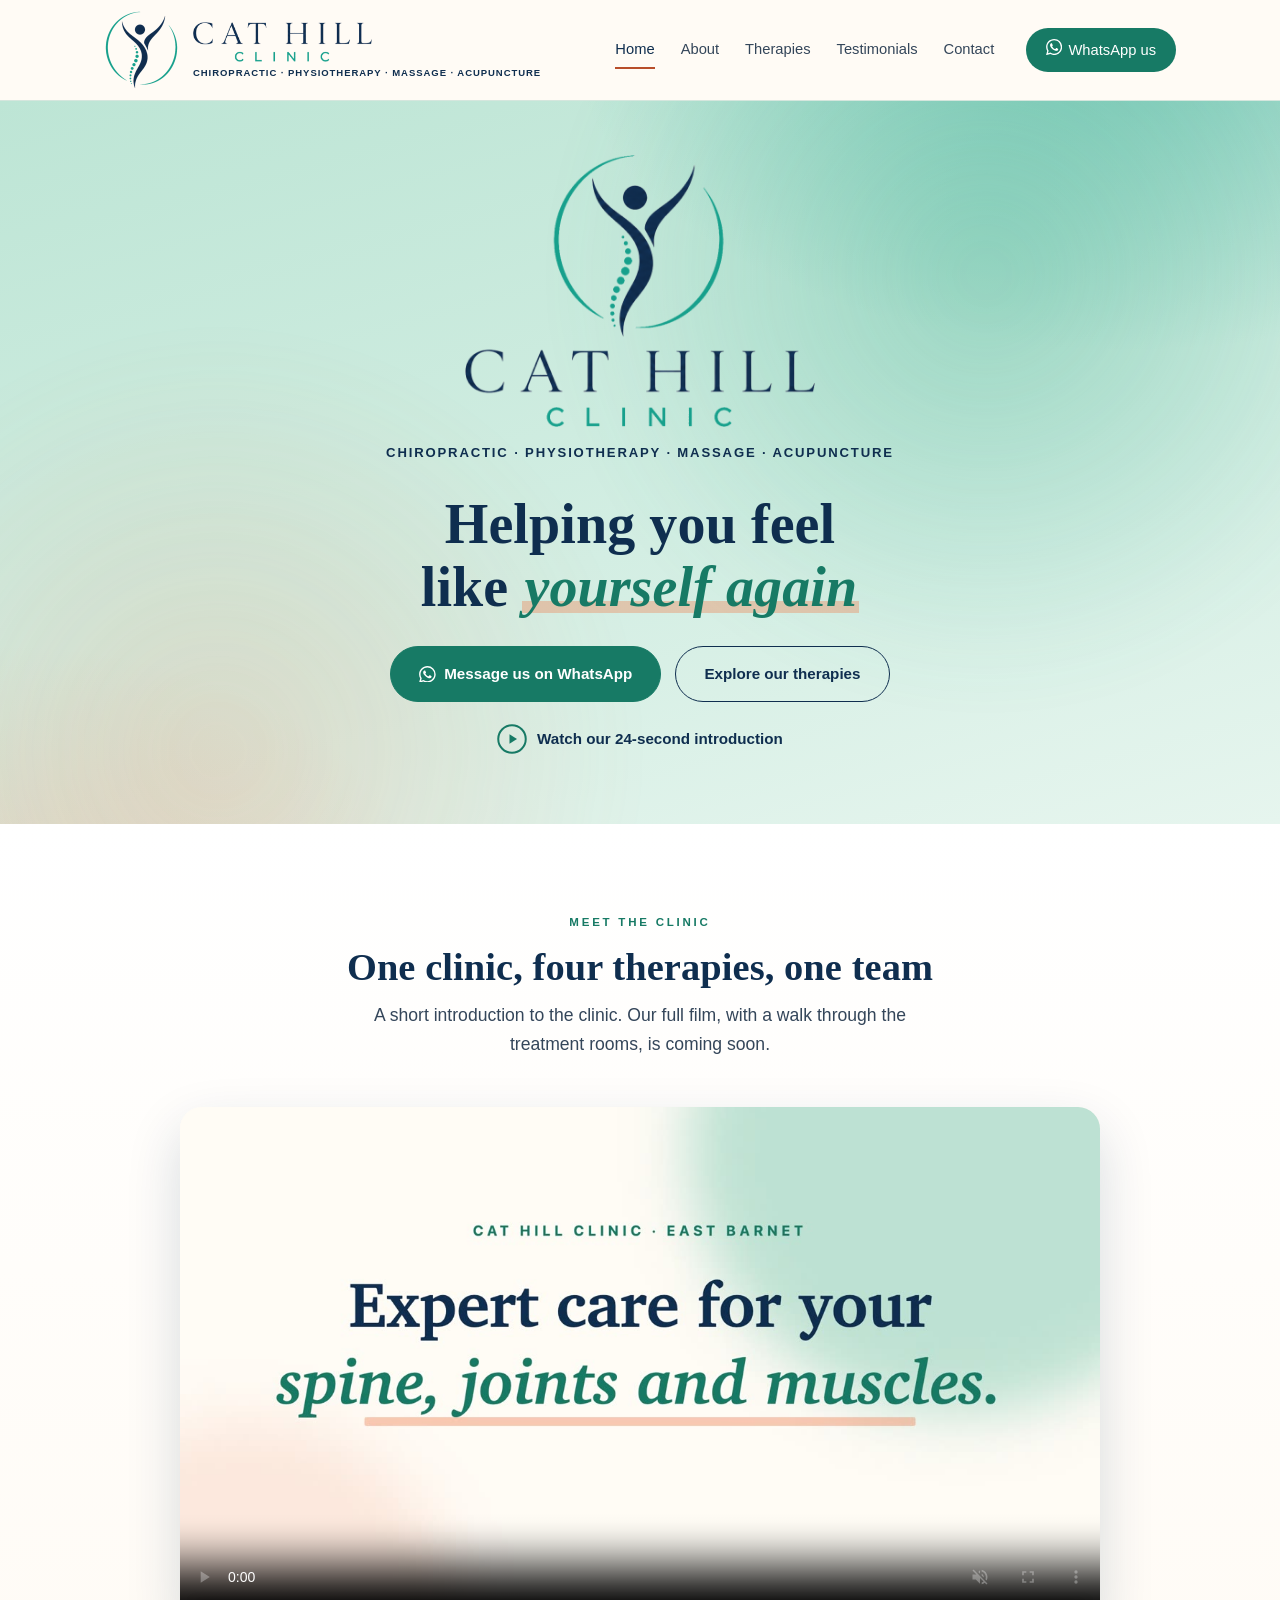
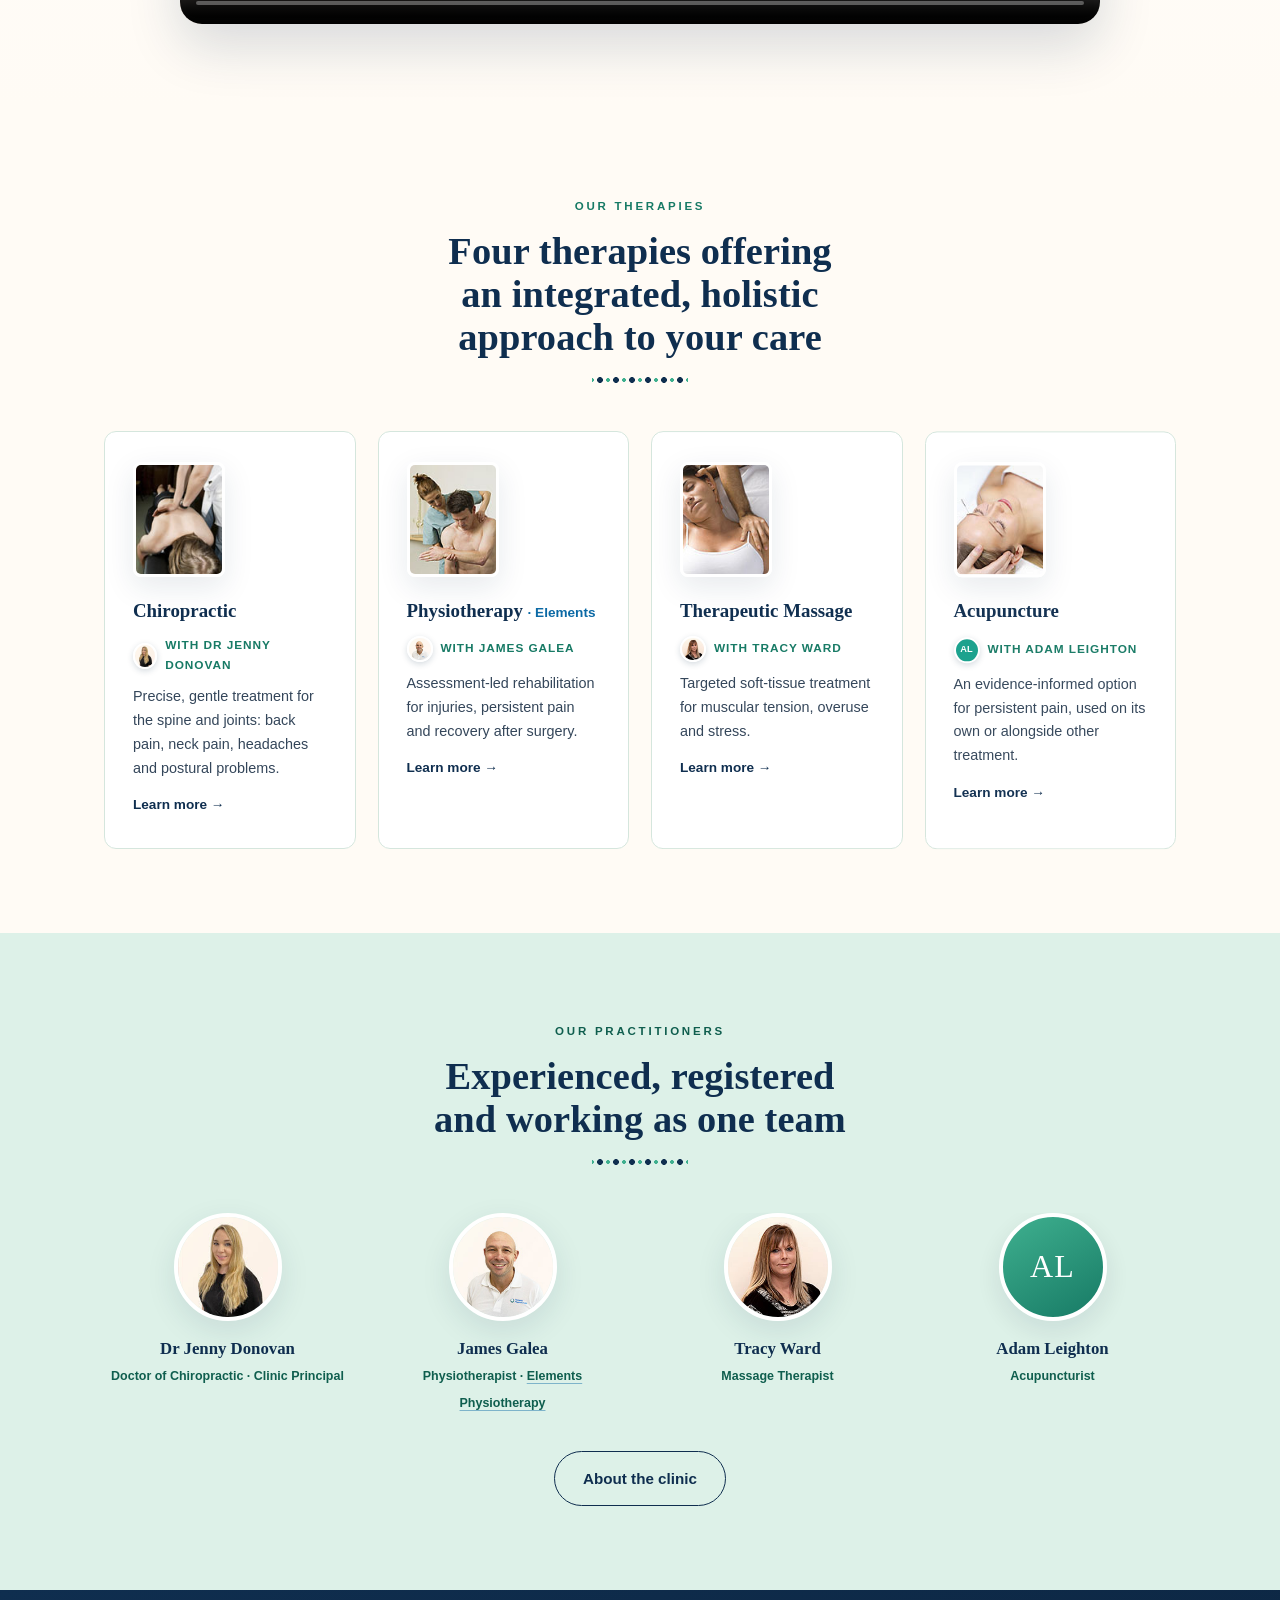
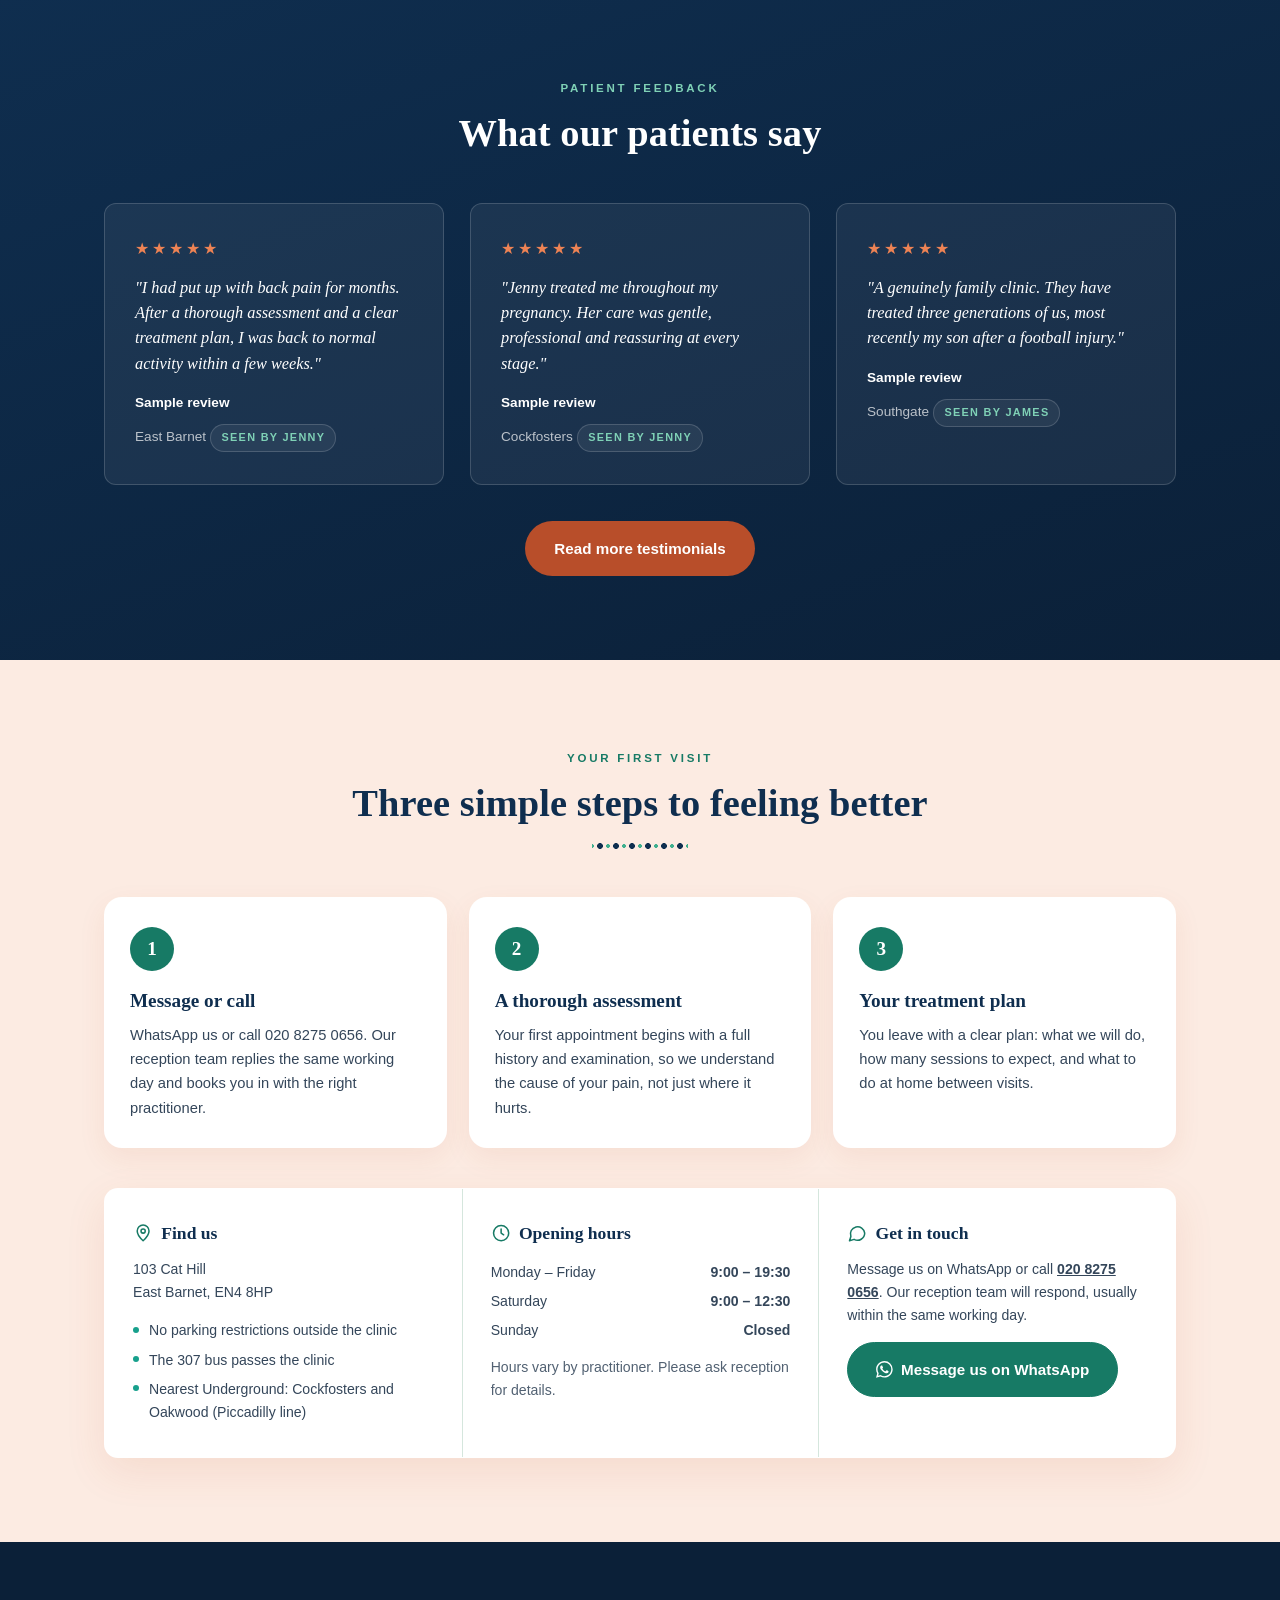
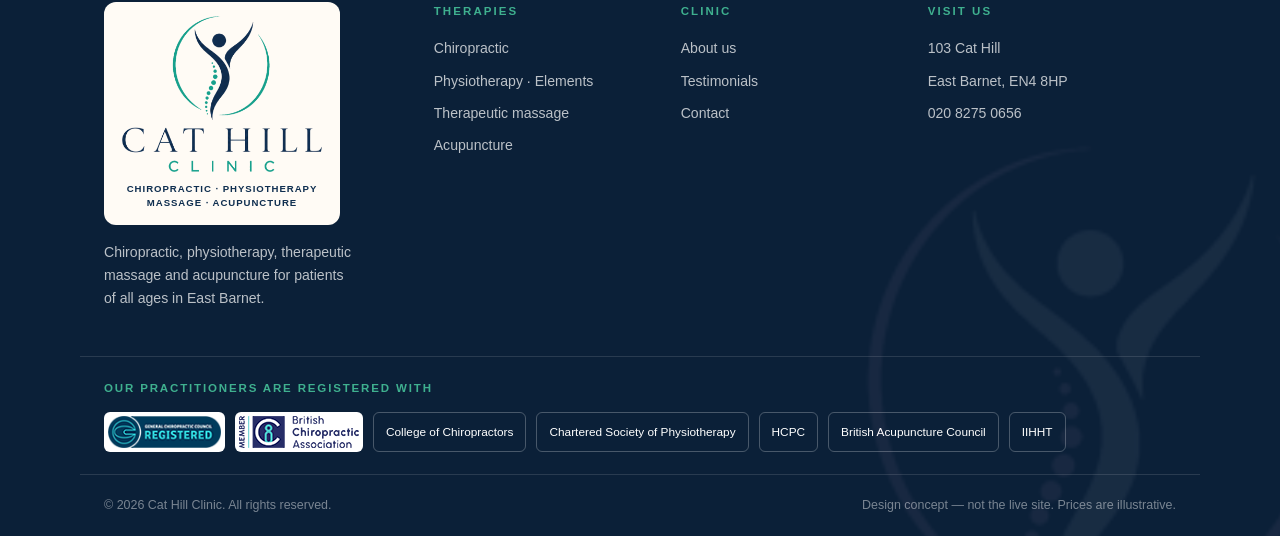
==== commit 0823cf16: "Jenny's changes round 1: vivid logo with therapies line, bolder banners, simple home hero, Adam Leig" ====
--- a/index.html
+++ b/index.html
@@ -5,7 +5,7 @@
 <meta name="viewport" content="width=device-width, initial-scale=1.0">
 <title>Cat Hill Clinic — Chiropractic, Physiotherapy, Massage &amp; Acupuncture in East Barnet</title>
 <meta name="description" content="Cat Hill Clinic, East Barnet: chiropractic, physiotherapy, therapeutic massage and acupuncture from registered practitioners, established 1997.">
-<link rel="icon" href="assets/logo-icon.png">
+<link rel="icon" href="assets/logo-icon-v3.png">
 <link rel="canonical" href="https://cathillclinic.co.uk/">
 <meta property="og:type" content="website">
 <meta property="og:site_name" content="Cat Hill Clinic">
@@ -25,7 +25,7 @@
       "@id": "https://cathillclinic.co.uk/#clinic",
       "name": "Cat Hill Clinic",
       "url": "https://cathillclinic.co.uk/",
-      "logo": "https://cathillclinic.co.uk/assets/logo-stacked.png",
+      "logo": "https://cathillclinic.co.uk/assets/logo-stacked-v3.png",
       "image": "https://cathillclinic.co.uk/assets/og-cathill.png",
       "telephone": "+442082750656",
       "foundingDate": "1997",
@@ -71,7 +71,7 @@
 <header class="site-header" data-motion-header>
   <div class="wrap header-in">
     <a class="brand" href="index.html">
-      <img class="brand-icon" src="assets/logo-icon.png" alt=""><img class="brand-word" src="assets/logo-wordmark.png" alt="Cat Hill Clinic — East Barnet, est. 1997">
+      <img class="brand-icon" src="assets/logo-icon-v3.png" alt=""><span class="brand-text"><img class="brand-word" src="assets/logo-wordmark-v3.png" alt="Cat Hill Clinic"><span class="brand-tag" aria-hidden="true">Chiropractic · Physiotherapy · Massage · Acupuncture</span></span>
     </a>
     <nav class="main-nav" id="nav" aria-label="Main navigation">
       <a href="index.html" class="active">Home</a>
@@ -85,58 +85,21 @@
   </div>
 </header>
 
-<section class="hero" data-motion="wash">
-  <div class="wrap hero-in">
-    <div>
-      <span class="eyebrow" data-motion="rise">Chiropractic · Physiotherapy · Massage · Acupuncture</span>
-      <h1 data-motion="lines">Expert care for your <span class="sea-i">spine, joints and muscles</span>.</h1>
-      <p class="lede" data-motion="rise">Cat Hill Clinic has provided chiropractic, physiotherapy, therapeutic massage and acupuncture to families in East Barnet since 1997. Our practitioners work together, so you are seen by the right person for your condition and treated with a clear plan from your first visit.</p>
-      <div class="cta-buttons" style="justify-content: flex-start;" data-motion="rise">
-        <a data-wa="clinic" href="https://wa.me/447359086157?text=Hi%20Cat%20Hill%20Clinic%2C%20I%27d%20like%20to%20book%20an%20appointment" class="btn btn-wa" data-motion="nudge" data-motion-delay="3" target="_blank" rel="noopener"><span class="wa-ic" aria-hidden="true"><svg viewBox="0 0 24 24" fill="currentColor" aria-hidden="true" focusable="false"><path d="M17.472 14.382c-.297-.149-1.758-.867-2.03-.967-.273-.099-.471-.148-.67.15-.197.297-.767.966-.94 1.164-.173.199-.347.223-.644.075-.297-.15-1.255-.463-2.39-1.475-.883-.788-1.48-1.761-1.653-2.059-.173-.297-.018-.458.13-.606.134-.133.298-.347.446-.52.149-.174.198-.298.298-.497.099-.198.05-.371-.025-.52-.075-.149-.669-1.612-.916-2.207-.242-.579-.487-.5-.669-.51-.173-.008-.371-.01-.57-.01-.198 0-.52.074-.792.372-.272.297-1.04 1.016-1.04 2.479 0 1.462 1.065 2.875 1.213 3.074.149.198 2.096 3.2 5.077 4.487.709.306 1.262.489 1.694.625.712.227 1.36.195 1.871.118.571-.085 1.758-.719 2.006-1.413.248-.694.248-1.289.173-1.413-.074-.124-.272-.198-.57-.347m-5.421 7.403h-.004a9.87 9.87 0 0 1-5.031-1.378l-.361-.214-3.741.982.998-3.648-.235-.374a9.86 9.86 0 0 1-1.51-5.26c.001-5.45 4.436-9.884 9.888-9.884 2.64 0 5.122 1.03 6.988 2.898a9.825 9.825 0 0 1 2.893 6.994c-.003 5.45-4.437 9.884-9.885 9.884m8.413-18.297A11.815 11.815 0 0 0 12.05 0C5.495 0 .16 5.335.157 11.892c0 2.096.547 4.142 1.588 5.945L.057 24l6.305-1.654a11.882 11.882 0 0 0 5.683 1.448h.005c6.554 0 11.89-5.335 11.893-11.893a11.821 11.821 0 0 0-3.48-8.413Z"/></svg></span>Message us on WhatsApp</a>
-        <a href="therapies.html" class="btn btn-outline">Explore our therapies</a>
-      </div>
-      <a class="watch-link" href="#film" data-film-play data-motion="rise"><svg viewBox="0 0 24 24" aria-hidden="true" focusable="false"><circle cx="12" cy="12" r="11" fill="none" stroke="currentColor" stroke-width="1.6"/><path d="M10 8.2v7.6l6-3.8z" fill="currentColor"/></svg>Watch our 24-second introduction</a>
-      <svg class="hero-spine" viewBox="0 0 160 14" fill="none" aria-hidden="true" focusable="false"><path data-motion="draw" data-motion-delay="0.6" d="M2 7C28 1 52 13 80 7S132 1 158 7" stroke="#EE8354" stroke-width="2.5" stroke-linecap="round"/></svg>
-      <ul class="hero-points" data-motion="rise">
-        <li><span class="tick">✓</span> No GP referral required</li>
-        <li><span class="tick">✓</span> Patients of all ages</li>
-        <li><span class="tick">✓</span> Appointments within the week</li>
-      </ul>
-      <div class="accred" data-motion="rise">
-        <img src="assets/GCC_logo.png" alt="General Chiropractic Council registered">
-        <img src="assets/BCA_logo.png" alt="British Chiropractic Association member">
-        <span>Registered with the General Chiropractic Council. Members of the British Chiropractic Association.</span>
-      </div>
-    </div>
-
-    <div class="pract-pair" data-motion="unveil" data-motion-stagger>
-      <div class="pract-card">
-        <img src="assets/jennifer2.jpg" alt="Dr Jenny Donovan">
-        <span class="p-role">Chiropractic</span>
-        <h3>Dr Jenny Donovan</h3>
-        <p>Doctor of Chiropractic and Clinic Principal. Treats back, neck and joint conditions, with a special interest in pregnancy and paediatric care.</p>
-        <a data-wa="clinic" href="https://wa.me/447359086157?text=Hi%20Jenny%2C%20I%27d%20like%20to%20book%20a%20chiropractic%20appointment" class="btn btn-wa" target="_blank" rel="noopener"><span class="wa-ic" aria-hidden="true"><svg viewBox="0 0 24 24" fill="currentColor" aria-hidden="true" focusable="false"><path d="M17.472 14.382c-.297-.149-1.758-.867-2.03-.967-.273-.099-.471-.148-.67.15-.197.297-.767.966-.94 1.164-.173.199-.347.223-.644.075-.297-.15-1.255-.463-2.39-1.475-.883-.788-1.48-1.761-1.653-2.059-.173-.297-.018-.458.13-.606.134-.133.298-.347.446-.52.149-.174.198-.298.298-.497.099-.198.05-.371-.025-.52-.075-.149-.669-1.612-.916-2.207-.242-.579-.487-.5-.669-.51-.173-.008-.371-.01-.57-.01-.198 0-.52.074-.792.372-.272.297-1.04 1.016-1.04 2.479 0 1.462 1.065 2.875 1.213 3.074.149.198 2.096 3.2 5.077 4.487.709.306 1.262.489 1.694.625.712.227 1.36.195 1.871.118.571-.085 1.758-.719 2.006-1.413.248-.694.248-1.289.173-1.413-.074-.124-.272-.198-.57-.347m-5.421 7.403h-.004a9.87 9.87 0 0 1-5.031-1.378l-.361-.214-3.741.982.998-3.648-.235-.374a9.86 9.86 0 0 1-1.51-5.26c.001-5.45 4.436-9.884 9.888-9.884 2.64 0 5.122 1.03 6.988 2.898a9.825 9.825 0 0 1 2.893 6.994c-.003 5.45-4.437 9.884-9.885 9.884m8.413-18.297A11.815 11.815 0 0 0 12.05 0C5.495 0 .16 5.335.157 11.892c0 2.096.547 4.142 1.588 5.945L.057 24l6.305-1.654a11.882 11.882 0 0 0 5.683 1.448h.005c6.554 0 11.89-5.335 11.893-11.893a11.821 11.821 0 0 0-3.48-8.413Z"/></svg></span>Message Jenny</a>
-        <span class="p-sub">Also arranges massage and acupuncture</span>
-      </div>
-      <div class="pract-card">
-        <img src="assets/jamesgalea.jpg" alt="James Galea">
-        <span class="p-role">Physiotherapy</span>
-        <h3>James Galea</h3>
-        <p>Physiotherapist, <a href="elements-physiotherapy.html">Elements Physiotherapy</a>. Sports injuries, rehabilitation, and recovery before and after surgery. At Cat Hill since 2019.</p>
-        <a data-wa="james" href="https://wa.me/447782171297?text=Hi%20James%2C%20I%27d%20like%20to%20book%20a%20physiotherapy%20appointment" class="btn btn-wa" target="_blank" rel="noopener"><span class="wa-ic" aria-hidden="true"><svg viewBox="0 0 24 24" fill="currentColor" aria-hidden="true" focusable="false"><path d="M17.472 14.382c-.297-.149-1.758-.867-2.03-.967-.273-.099-.471-.148-.67.15-.197.297-.767.966-.94 1.164-.173.199-.347.223-.644.075-.297-.15-1.255-.463-2.39-1.475-.883-.788-1.48-1.761-1.653-2.059-.173-.297-.018-.458.13-.606.134-.133.298-.347.446-.52.149-.174.198-.298.298-.497.099-.198.05-.371-.025-.52-.075-.149-.669-1.612-.916-2.207-.242-.579-.487-.5-.669-.51-.173-.008-.371-.01-.57-.01-.198 0-.52.074-.792.372-.272.297-1.04 1.016-1.04 2.479 0 1.462 1.065 2.875 1.213 3.074.149.198 2.096 3.2 5.077 4.487.709.306 1.262.489 1.694.625.712.227 1.36.195 1.871.118.571-.085 1.758-.719 2.006-1.413.248-.694.248-1.289.173-1.413-.074-.124-.272-.198-.57-.347m-5.421 7.403h-.004a9.87 9.87 0 0 1-5.031-1.378l-.361-.214-3.741.982.998-3.648-.235-.374a9.86 9.86 0 0 1-1.51-5.26c.001-5.45 4.436-9.884 9.888-9.884 2.64 0 5.122 1.03 6.988 2.898a9.825 9.825 0 0 1 2.893 6.994c-.003 5.45-4.437 9.884-9.885 9.884m8.413-18.297A11.815 11.815 0 0 0 12.05 0C5.495 0 .16 5.335.157 11.892c0 2.096.547 4.142 1.588 5.945L.057 24l6.305-1.654a11.882 11.882 0 0 0 5.683 1.448h.005c6.554 0 11.89-5.335 11.893-11.893a11.821 11.821 0 0 0-3.48-8.413Z"/></svg></span>Message James</a>
-        <span class="p-sub">Private health insurance accepted</span>
-      </div>
-      <p class="pract-pair-note">Prefer to speak to someone? Call <a href="tel:02082750656">020 8275 0656</a> and our reception team will direct you to the right practitioner.</p>
-    </div>
-  </div>
-</section>
-
-<section class="trust-strip">
-  <div class="wrap trust-in" data-motion="rise" data-motion-stagger>
-    <div><span class="t-ic"><svg viewBox="0 0 24 24" fill="none" stroke="currentColor" stroke-width="1.8" stroke-linecap="round" stroke-linejoin="round" aria-hidden="true" focusable="false"><path d="M3 10.5 12 3l9 7.5V20a1 1 0 0 1-1 1h-5v-6h-6v6H4a1 1 0 0 1-1-1z"/></svg></span><div><b><span data-motion="count">29</span> years</b>Family clinic in East Barnet since 1997</div></div>
-    <div><span class="t-ic"><svg viewBox="0 0 24 24" fill="none" stroke="currentColor" stroke-width="1.8" stroke-linecap="round" stroke-linejoin="round" aria-hidden="true" focusable="false"><circle cx="12" cy="12" r="9"/><path d="m8 12 3 3 5-6"/></svg></span><div><b>No GP referral</b>Refer yourself directly</div></div>
-    <div><span class="t-ic"><svg viewBox="0 0 24 24" fill="none" stroke="currentColor" stroke-width="1.8" stroke-linecap="round" stroke-linejoin="round" aria-hidden="true" focusable="false"><path d="M12 3 4 6v6c0 5 3.5 8 8 9 4.5-1 8-4 8-9V6z"/><path d="m9 12 2 2 4-4"/></svg></span><div><b>Insurers accepted</b>Most private health policies</div></div>
-    <div><span class="t-ic t-mono" aria-hidden="true">GCC</span><div><b>GCC registered</b>BCA members</div></div>
+<section class="hero hero-simple" data-motion="wash">
+  <!-- Background photo slot: when the new photos arrive (and later the clinic film), add
+       <img class="hero-media" src="assets/hero.jpg" alt=""> (later, the clinic film as a muted <video class="hero-media">) as the
+       first child of this section. CSS already layers it under the content with a soft brand tint. -->
+  <div class="wrap hero-center">
+    <div class="hero-logo" data-motion="rise">
+      <img src="assets/logo-stacked-v3.png" alt="Cat Hill Clinic" width="766" height="596">
+      <span class="logo-tag"><span>Chiropractic · Physiotherapy</span><span class="lt-sep"> · </span><span>Massage · Acupuncture</span></span>
+    </div>
+    <h1 data-motion="lines">Helping you feel like <span class="sea-i">yourself again</span></h1>
+    <div class="cta-buttons" data-motion="rise">
+      <a data-wa="clinic" href="https://wa.me/447359086157?text=Hi%20Cat%20Hill%20Clinic%2C%20I%27d%20like%20to%20book%20an%20appointment" class="btn btn-wa" data-motion="nudge" data-motion-delay="3" target="_blank" rel="noopener"><span class="wa-ic" aria-hidden="true"><svg viewBox="0 0 24 24" fill="currentColor" aria-hidden="true" focusable="false"><path d="M17.472 14.382c-.297-.149-1.758-.867-2.03-.967-.273-.099-.471-.148-.67.15-.197.297-.767.966-.94 1.164-.173.199-.347.223-.644.075-.297-.15-1.255-.463-2.39-1.475-.883-.788-1.48-1.761-1.653-2.059-.173-.297-.018-.458.13-.606.134-.133.298-.347.446-.52.149-.174.198-.298.298-.497.099-.198.05-.371-.025-.52-.075-.149-.669-1.612-.916-2.207-.242-.579-.487-.5-.669-.51-.173-.008-.371-.01-.57-.01-.198 0-.52.074-.792.372-.272.297-1.04 1.016-1.04 2.479 0 1.462 1.065 2.875 1.213 3.074.149.198 2.096 3.2 5.077 4.487.709.306 1.262.489 1.694.625.712.227 1.36.195 1.871.118.571-.085 1.758-.719 2.006-1.413.248-.694.248-1.289.173-1.413-.074-.124-.272-.198-.57-.347m-5.421 7.403h-.004a9.87 9.87 0 0 1-5.031-1.378l-.361-.214-3.741.982.998-3.648-.235-.374a9.86 9.86 0 0 1-1.51-5.26c.001-5.45 4.436-9.884 9.888-9.884 2.64 0 5.122 1.03 6.988 2.898a9.825 9.825 0 0 1 2.893 6.994c-.003 5.45-4.437 9.884-9.885 9.884m8.413-18.297A11.815 11.815 0 0 0 12.05 0C5.495 0 .16 5.335.157 11.892c0 2.096.547 4.142 1.588 5.945L.057 24l6.305-1.654a11.882 11.882 0 0 0 5.683 1.448h.005c6.554 0 11.89-5.335 11.893-11.893a11.821 11.821 0 0 0-3.48-8.413Z"/></svg></span>Message us on WhatsApp</a>
+      <a href="therapies.html" class="btn btn-outline">Explore our therapies</a>
+    </div>
+    <a class="watch-link" href="#film" data-film-play data-motion="rise"><svg viewBox="0 0 24 24" aria-hidden="true" focusable="false"><circle cx="12" cy="12" r="11" fill="none" stroke="currentColor" stroke-width="1.6"/><path d="M10 8.2v7.6l6-3.8z" fill="currentColor"/></svg>Watch our 24-second introduction</a>
   </div>
 </section>
 
@@ -165,7 +128,7 @@
   <div class="wrap">
     <div class="section-head center" data-motion="rise">
       <span class="eyebrow">Our therapies</span>
-      <h2>Four disciplines, one considered approach</h2>
+      <h2>Four therapies offering an integrated, holistic approach to your care</h2>
       <div class="spine-h"></div>
     </div>
     <div class="grid-4" data-motion="rise" data-motion-stagger>
@@ -193,7 +156,7 @@
       <a class="card therapy-card" href="acupuncture.html">
         <img class="t-photo" src="assets/acupuncture.jpg" alt="Acupuncture at Cat Hill Clinic">
         <h3>Acupuncture</h3>
-        <span class="who"><img src="assets/logo-icon.png" alt="">Cat Hill Clinic team</span>
+        <span class="who"><span class="ini" aria-hidden="true">AL</span>with Adam Leighton</span>
         <p>An evidence-informed option for persistent pain, used on its own or alongside other treatment.</p>
         <span class="more">Learn more <span class="arr" aria-hidden="true">→</span></span>
       </a>
@@ -208,7 +171,7 @@
       <h2>Experienced, registered and working as one team</h2>
       <div class="spine-h"></div>
     </div>
-    <div class="grid-3" data-motion="unveil" data-motion-stagger>
+    <div class="grid-4 team-grid" data-motion="unveil" data-motion-stagger>
       <div class="team-mini">
         <img src="assets/jennifer2.jpg" alt="Dr Jenny Donovan">
         <h3>Dr Jenny Donovan</h3>
@@ -222,7 +185,12 @@
       <div class="team-mini">
         <img src="assets/tracy.jpg" alt="Tracy Ward">
         <h3>Tracy Ward</h3>
-        <span>Therapeutic Massage Therapist</span>
+        <span>Massage Therapist</span>
+      </div>
+      <div class="team-mini">
+        <div class="ini-photo" role="img" aria-label="Photo of Adam Leighton coming soon">AL</div>
+        <h3>Adam Leighton</h3>
+        <span>Acupuncturist</span>
       </div>
     </div>
     <div style="text-align:center; margin-top: 36px;" data-motion="rise">
@@ -280,16 +248,21 @@
     <div class="visit-panel" data-motion="rise">
       <div>
         <h3><span class="ic ic-pin" aria-hidden="true"><svg viewBox="0 0 24 24" fill="none" stroke="currentColor" stroke-width="1.8" stroke-linecap="round" stroke-linejoin="round" aria-hidden="true" focusable="false"><path d="M12 21s-7-6.2-7-11.5a7 7 0 0 1 14 0C19 14.8 12 21 12 21z"/><circle cx="12" cy="9.5" r="2.5"/></svg></span>Find us</h3>
-        <p>103 Cat Hill<br>East Barnet, EN4 8HP<br><br>Parking is available nearby, and the clinic is served by bus routes from Barnet and Southgate.</p>
+        <p>103 Cat Hill<br>East Barnet, EN4 8HP</p>
+        <ul class="getting-here">
+          <li>No parking restrictions outside the clinic</li>
+          <li>The 307 bus passes the clinic</li>
+          <li>Nearest Underground: Cockfosters and Oakwood (Piccadilly line)</li>
+        </ul>
       </div>
       <div>
         <h3><span class="ic ic-clock" aria-hidden="true"><svg viewBox="0 0 24 24" fill="none" stroke="currentColor" stroke-width="1.8" stroke-linecap="round" stroke-linejoin="round" aria-hidden="true" focusable="false"><circle cx="12" cy="12" r="9"/><path d="M12 7v5l3 2"/></svg></span>Opening hours</h3>
         <ul>
-          <li><span>Monday – Friday</span><b>9:00 – 18:30</b></li>
-          <li><span>Saturday</span><b>By appointment</b></li>
+          <li><span>Monday – Friday</span><b>9:00 – 19:30</b></li>
+          <li><span>Saturday</span><b>9:00 – 12:30</b></li>
           <li><span>Sunday</span><b>Closed</b></li>
         </ul>
-        <p style="margin-top: 10px; font-size: 0.75rem; opacity: 0.7;">Illustrative hours — confirmed on the live site.</p>
+        <p class="hours-note">Hours vary by practitioner. Please ask reception for details.</p>
       </div>
       <div>
         <h3><span class="ic ic-chat" aria-hidden="true"><svg viewBox="0 0 24 24" fill="none" stroke="currentColor" stroke-width="1.8" stroke-linecap="round" stroke-linejoin="round" aria-hidden="true" focusable="false"><path d="M21 12a8.5 8.5 0 0 1-12.6 7.4L3 21l1.6-5.1A8.5 8.5 0 1 1 21 12z"/></svg></span>Get in touch</h3>
@@ -303,12 +276,8 @@
 <footer class="site-footer">
   <div class="wrap footer-in">
     <div class="footer-brand">
-      <div class="footer-logo"><img src="assets/logo-stacked.png" alt="Cat Hill Clinic — East Barnet, est. 1997"></div>
+      <div class="footer-logo"><img src="assets/logo-stacked-v3.png" alt="Cat Hill Clinic"><span class="logo-tag"><span>Chiropractic · Physiotherapy</span><span class="lt-sep"> · </span><span>Massage · Acupuncture</span></span></div>
       <p>Chiropractic, physiotherapy, therapeutic massage and acupuncture for patients of all ages in East Barnet.</p>
-      <div class="footer-accred">
-        <img src="assets/GCC_logo.png" alt="General Chiropractic Council">
-        <img src="assets/BCA_logo.png" alt="British Chiropractic Association">
-      </div>
     </div>
     <div>
       <h4>Therapies</h4>
@@ -336,9 +305,21 @@
       </ul>
     </div>
   </div>
+  <div class="wrap footer-bodies" aria-label="Professional registrations">
+    <span class="fb-label">Our practitioners are registered with</span>
+    <ul>
+      <li><img src="assets/GCC_logo.png" alt="General Chiropractic Council"></li>
+      <li><img src="assets/BCA_logo.png" alt="British Chiropractic Association"></li>
+      <li><span class="fb-chip">College of Chiropractors</span></li>
+      <li><span class="fb-chip">Chartered Society of Physiotherapy</span></li>
+      <li><span class="fb-chip">HCPC</span></li>
+      <li><span class="fb-chip">British Acupuncture Council</span></li>
+      <li><span class="fb-chip">IIHHT</span></li>
+    </ul>
+  </div>
   <div class="wrap footer-legal">
     <span>© 2026 Cat Hill Clinic. All rights reserved.</span>
-    <span>Design concept — not the live site. Prices and hours are illustrative.</span>
+    <span>Design concept — not the live site. Prices are illustrative.</span>
   </div>
 </footer>
 
--- a/css/style.css
+++ b/css/style.css
@@ -285,7 +285,7 @@
   top: -40px;
   width: 520px;
   height: 520px;
-  background: url("../assets/logo-icon.png") no-repeat center / contain;
+  background: url("../assets/logo-icon-v3.png") no-repeat center / contain;
   opacity: 0.06;
   pointer-events: none;
   z-index: 1;
@@ -1201,7 +1201,7 @@
 }
 .video-poster::before {
   content: ""; position: absolute; right: -40px; bottom: -70px; width: 360px; height: 360px;
-  background: url("../assets/logo-icon.png") no-repeat center / contain;
+  background: url("../assets/logo-icon-v3.png") no-repeat center / contain;
   filter: brightness(0) invert(1); opacity: 0.07; z-index: 1; pointer-events: none;
 }
 .video-poster .play {
@@ -1276,3 +1276,90 @@
 .watch-link:hover svg { transform: scale(1.1); }
 .watch-link:hover { color: var(--jade); }
 .el .watch-link { color: var(--el-ink); } .el .watch-link svg { color: var(--el-blue); }
+
+/* ---------- Jenny's changes, 8 Oct 2026 ----------
+   Bolder banners, bigger logo (vivid turquoise-green, therapies line instead of "East Barnet · est. 1997"),
+   simple home hero, Adam Leighton, registrations strip in the footer. */
+
+:root { --header-h: 100px; --logo-teal: #17A08C; }
+.site-header.is-scrolled { --header-h: 80px; }
+
+/* bolder banners: a clear mint-to-turquoise band against the white page */
+.hero, .page-hero {
+  background:
+    radial-gradient(900px 520px at 88% -10%, rgba(23, 160, 140, 0.40) 0%, transparent 62%),
+    radial-gradient(700px 420px at 0% 110%, rgba(238, 131, 84, 0.18) 0%, transparent 60%),
+    linear-gradient(165deg, #BDE5D5 0%, #D3EEE3 58%, #E6F5EE 100%);
+}
+.page-hero { border-bottom: none; }
+
+/* header logo: bigger, with the therapies line under the wordmark */
+.brand { gap: 14px; }
+.brand .brand-icon { height: 80px; }
+.brand-text { display: flex; flex-direction: column; align-items: flex-start; gap: 6px; }
+.brand .brand-word { height: 40px; }
+.brand-tag { font-size: 9.5px; font-weight: 700; letter-spacing: 0.1em; text-transform: uppercase; color: var(--navy); white-space: nowrap; line-height: 1; transition: opacity 0.3s ease; }
+.site-header.is-scrolled .brand-icon { height: 62px; }
+.site-header.is-scrolled .brand-word { height: 34px; }
+@media (max-width: 1180px) { .brand-tag { display: none; } }
+@media (max-width: 700px) {
+  :root { --header-h: 84px; }
+  .site-header.is-scrolled { --header-h: 70px; }
+  .brand .brand-icon { height: 64px; } .brand .brand-word { height: 30px; }
+  .site-header.is-scrolled .brand-icon { height: 52px; } .site-header.is-scrolled .brand-word { height: 26px; }
+}
+@media (max-width: 380px) { .brand .brand-word { height: 26px; } }
+
+/* the logo's therapies line, wherever the full logo appears */
+.logo-tag { display: block; font-size: 0.82rem; font-weight: 700; letter-spacing: 0.14em; text-transform: uppercase; color: var(--navy); text-wrap: balance; line-height: 1.5; }
+
+/* simple home hero: big logo, slogan, two buttons. A photo (then the clinic film) slots in behind later. */
+.hero-simple::before { display: none; }
+.hero-simple .hero-center { position: relative; z-index: 2; display: flex; flex-direction: column; align-items: center; text-align: center; padding-top: 54px; padding-bottom: 70px; }
+.hero-logo img { display: block; width: clamp(230px, 30vw, 350px); height: auto; margin: 0 auto; }
+.hero-logo .logo-tag { margin-top: 16px; max-width: 34em; }
+.hero-simple h1 { margin: 30px 0 28px; max-width: 18ch; }
+.hero-simple .watch-link { margin-top: 22px; }
+.hero-media { position: absolute; inset: 0; width: 100%; height: 100%; object-fit: cover; z-index: 0; }
+.hero-simple:has(.hero-media)::after { content: ""; position: absolute; inset: 0; z-index: 1; background: linear-gradient(180deg, rgba(214, 238, 228, 0.88), rgba(230, 245, 238, 0.80)); }
+@media (max-width: 700px) {
+  .hero-simple .hero-center { padding-top: 40px; padding-bottom: 54px; }
+  .hero-logo .logo-tag { font-size: 0.7rem; letter-spacing: 0.12em; max-width: 22em; }
+}
+
+/* practitioners without a photo yet */
+.card .who .ini { width: 26px; height: 26px; border-radius: 50%; display: inline-grid; place-items: center; background: var(--logo-teal); color: #fff; font-size: 0.58rem; letter-spacing: 0.02em; border: 2px solid #fff; box-shadow: 0 2px 6px rgba(16,48,80,0.18); }
+.ini-photo { display: grid; place-items: center; font-family: var(--serif); font-size: 2rem; letter-spacing: 0.04em; color: #fff; background: linear-gradient(150deg, var(--jade-light), var(--jade)); box-shadow: var(--shadow); }
+.team-mini .ini-photo { width: 108px; aspect-ratio: 1; border-radius: 50%; border: 4px solid #fff; margin: 0 auto 14px; }
+.team-card .ini-photo { width: 128px; aspect-ratio: 1; border-radius: 10px; border: 3px solid #fff; flex-shrink: 0; }
+.team-grid { gap: 28px; }
+
+/* about: longer bios */
+.team-card p + p { margin-top: 9px; }
+.team-card p.t-reg { margin-top: 12px; font-size: 0.8rem; font-weight: 600; color: var(--jade-deep); }
+.team-card .t-role a { color: inherit; }
+
+/* visiting: getting here + hours note */
+.visit-panel .getting-here { margin-top: 12px; }
+.visit-panel .getting-here li { display: block; position: relative; padding: 3px 0 3px 16px; }
+.visit-panel .getting-here li::before { content: ""; position: absolute; left: 0; top: 0.75em; width: 6px; height: 6px; border-radius: 50%; background: var(--logo-teal); }
+.hours-note { margin-top: 10px; font-size: 0.8rem; opacity: 0.85; }
+
+/* footer: full logo with its therapies line, registrations strip at the bottom of every page */
+.footer-logo { text-align: center; }
+.footer-logo img { width: 200px; display: block; margin: 0 auto; }
+.footer-logo .logo-tag { margin: 10px auto 0; max-width: 200px; font-size: 0.6rem; letter-spacing: 0.1em; }
+.footer-bodies { border-top: 1px solid rgba(255, 255, 255, 0.12); padding-top: 22px; padding-bottom: 22px; display: flex; align-items: center; flex-wrap: wrap; gap: 14px 22px; }
+.fb-label { font-size: 0.72rem; font-weight: 700; letter-spacing: 0.16em; text-transform: uppercase; color: var(--sage); }
+.footer-bodies ul { list-style: none; display: flex; flex-wrap: wrap; align-items: center; gap: 10px; }
+.footer-bodies img { display: block; height: 40px; width: auto; background: #fff; border-radius: 6px; padding: 4px; }
+.fb-chip { display: inline-flex; align-items: center; height: 40px; padding: 0 12px; border: 1px solid rgba(255, 255, 255, 0.25); border-radius: 6px; font-size: 0.74rem; color: #fff; }
+/* therapies line breaks cleanly into two pairs where it must wrap */
+.logo-tag > span { white-space: nowrap; }
+.hero-logo .logo-tag { max-width: none; }
+.footer-logo .logo-tag .lt-sep { display: none; }
+.footer-logo .logo-tag > span { display: block; }
+@media (max-width: 560px) {
+  .hero-logo .logo-tag .lt-sep { display: none; }
+  .hero-logo .logo-tag > span { display: block; }
+}
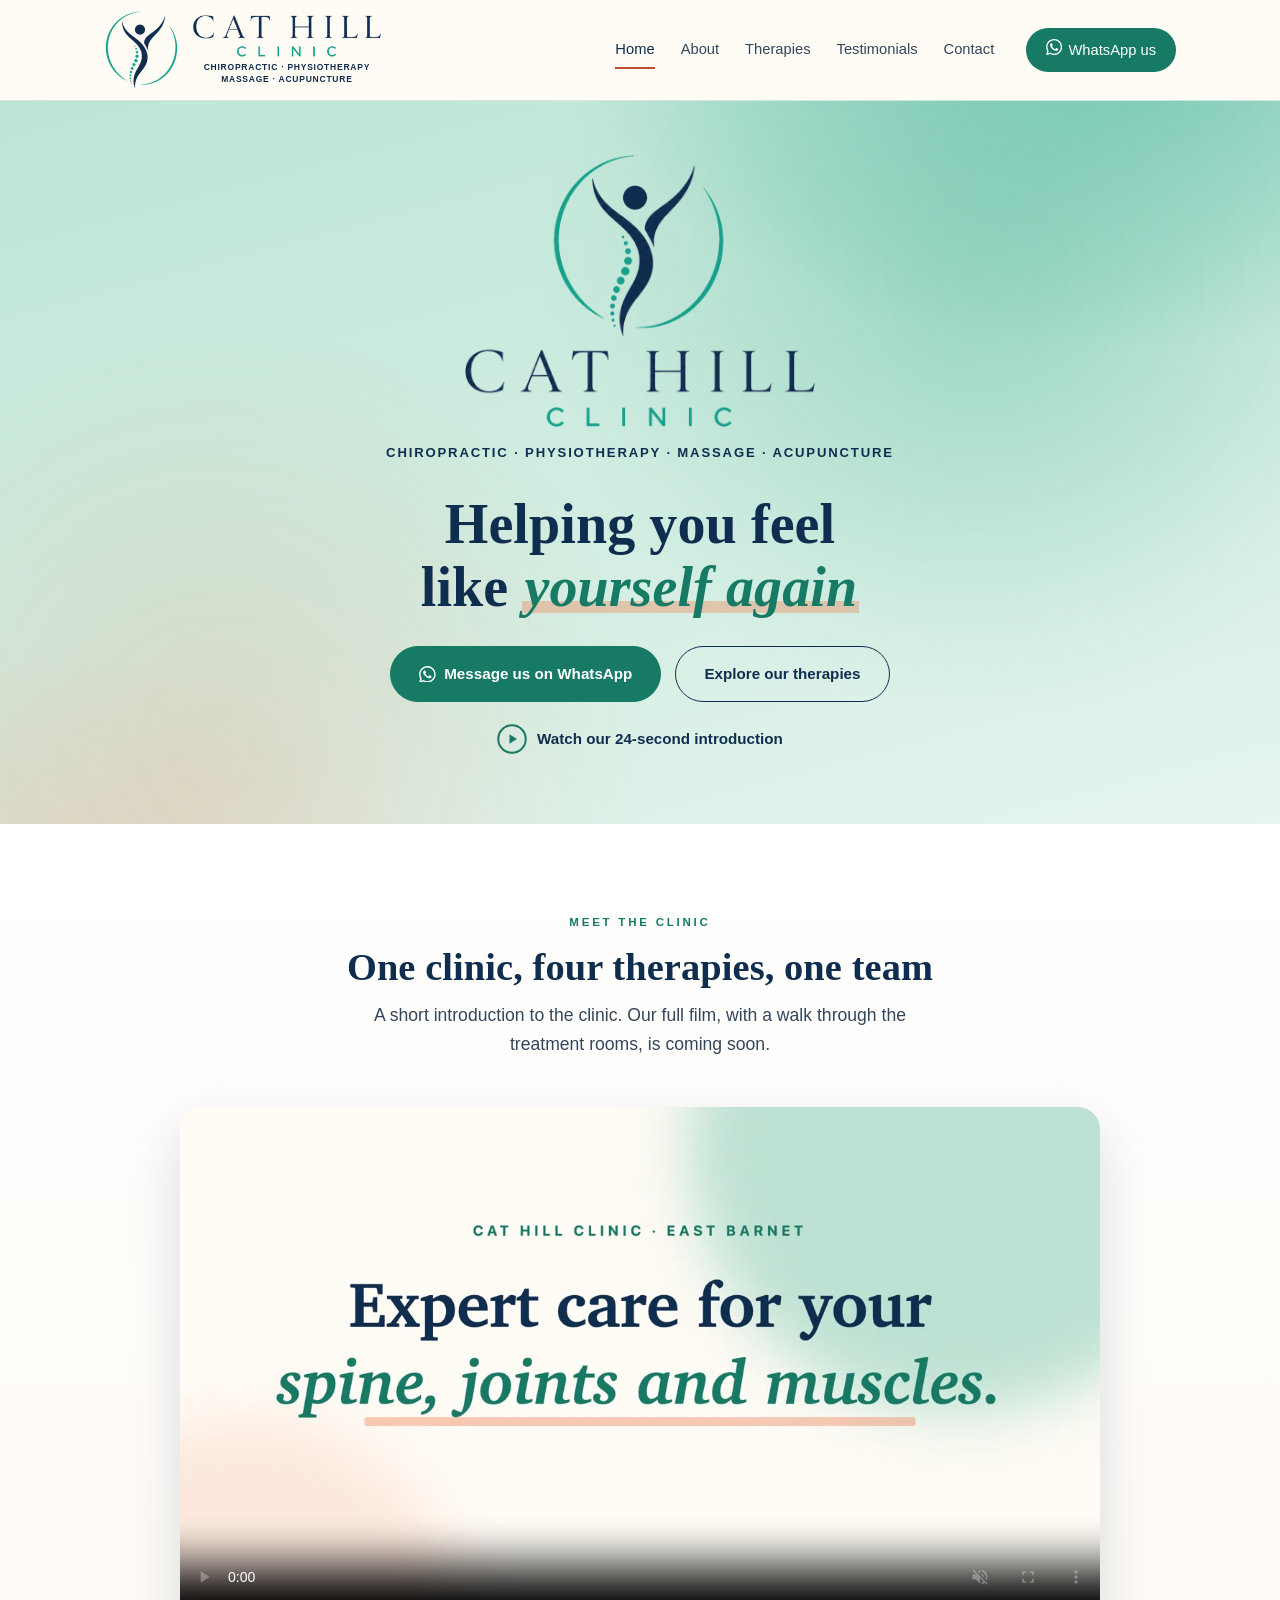
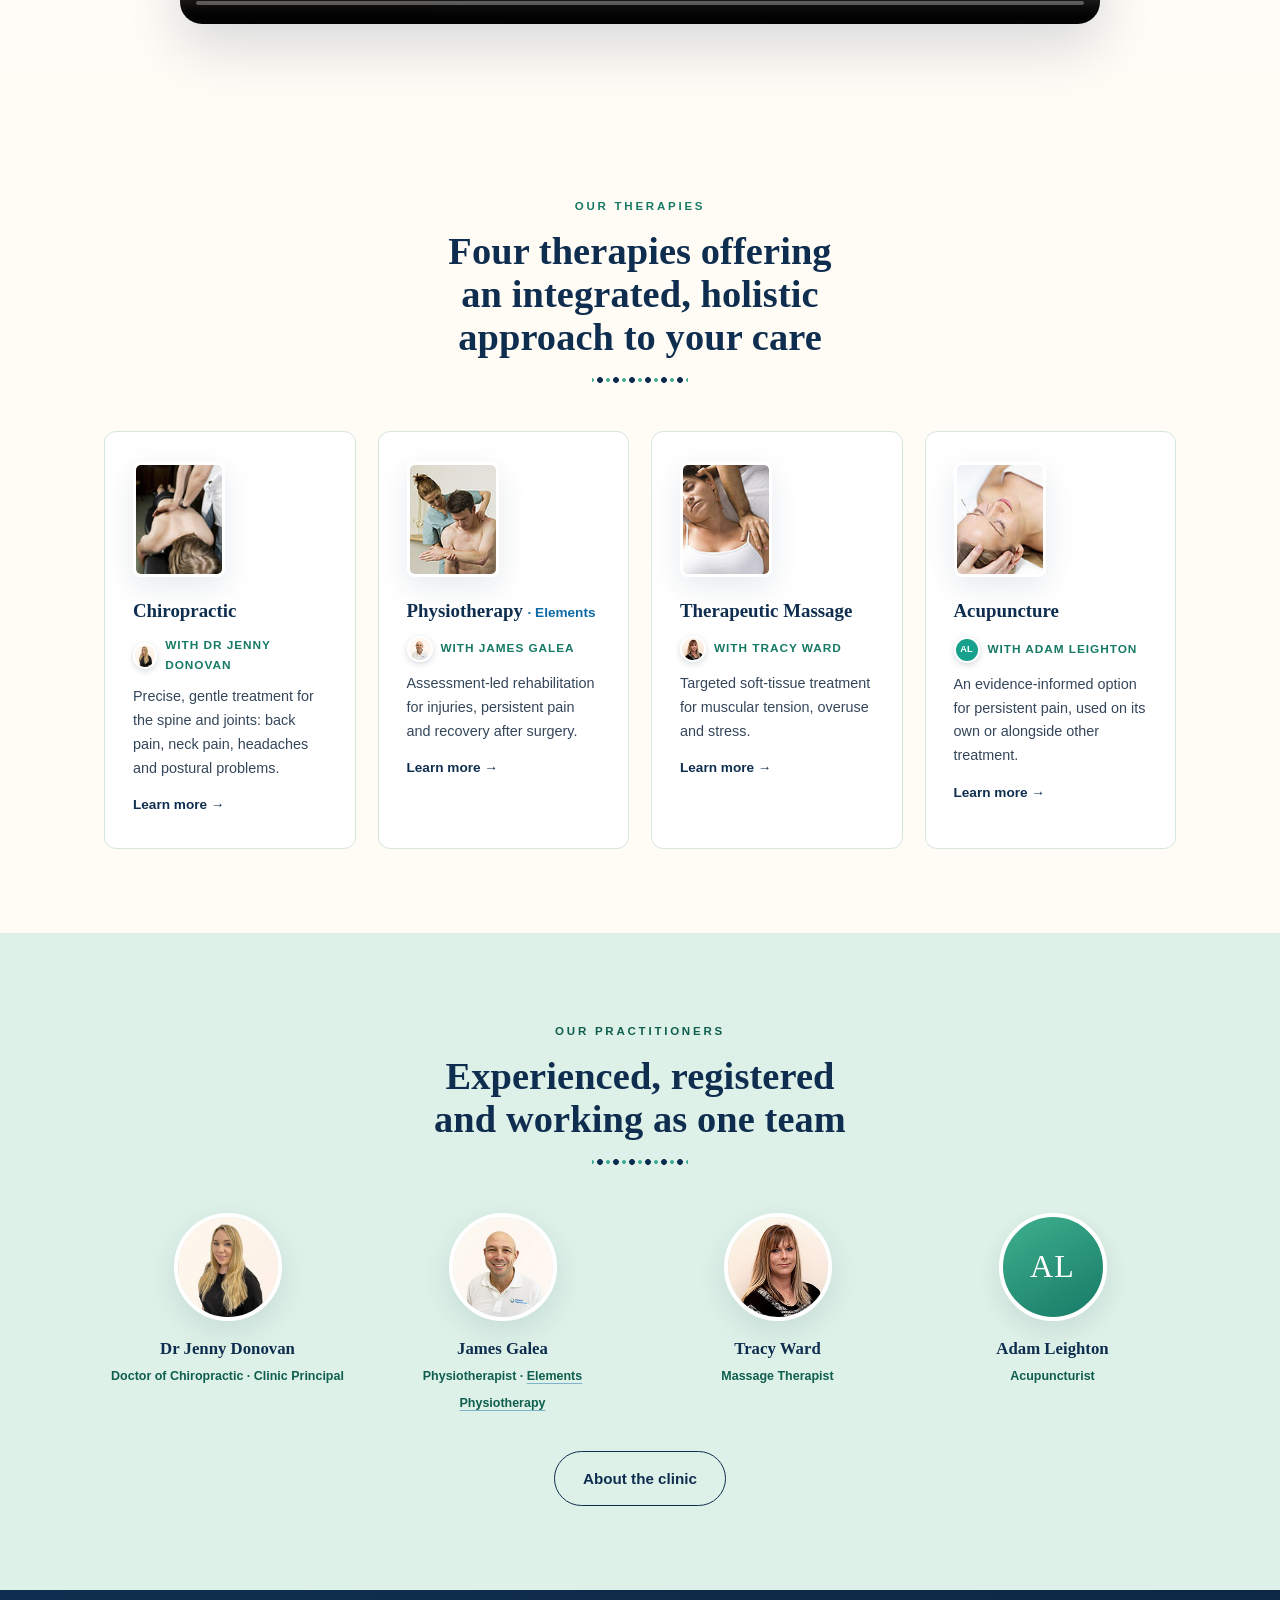
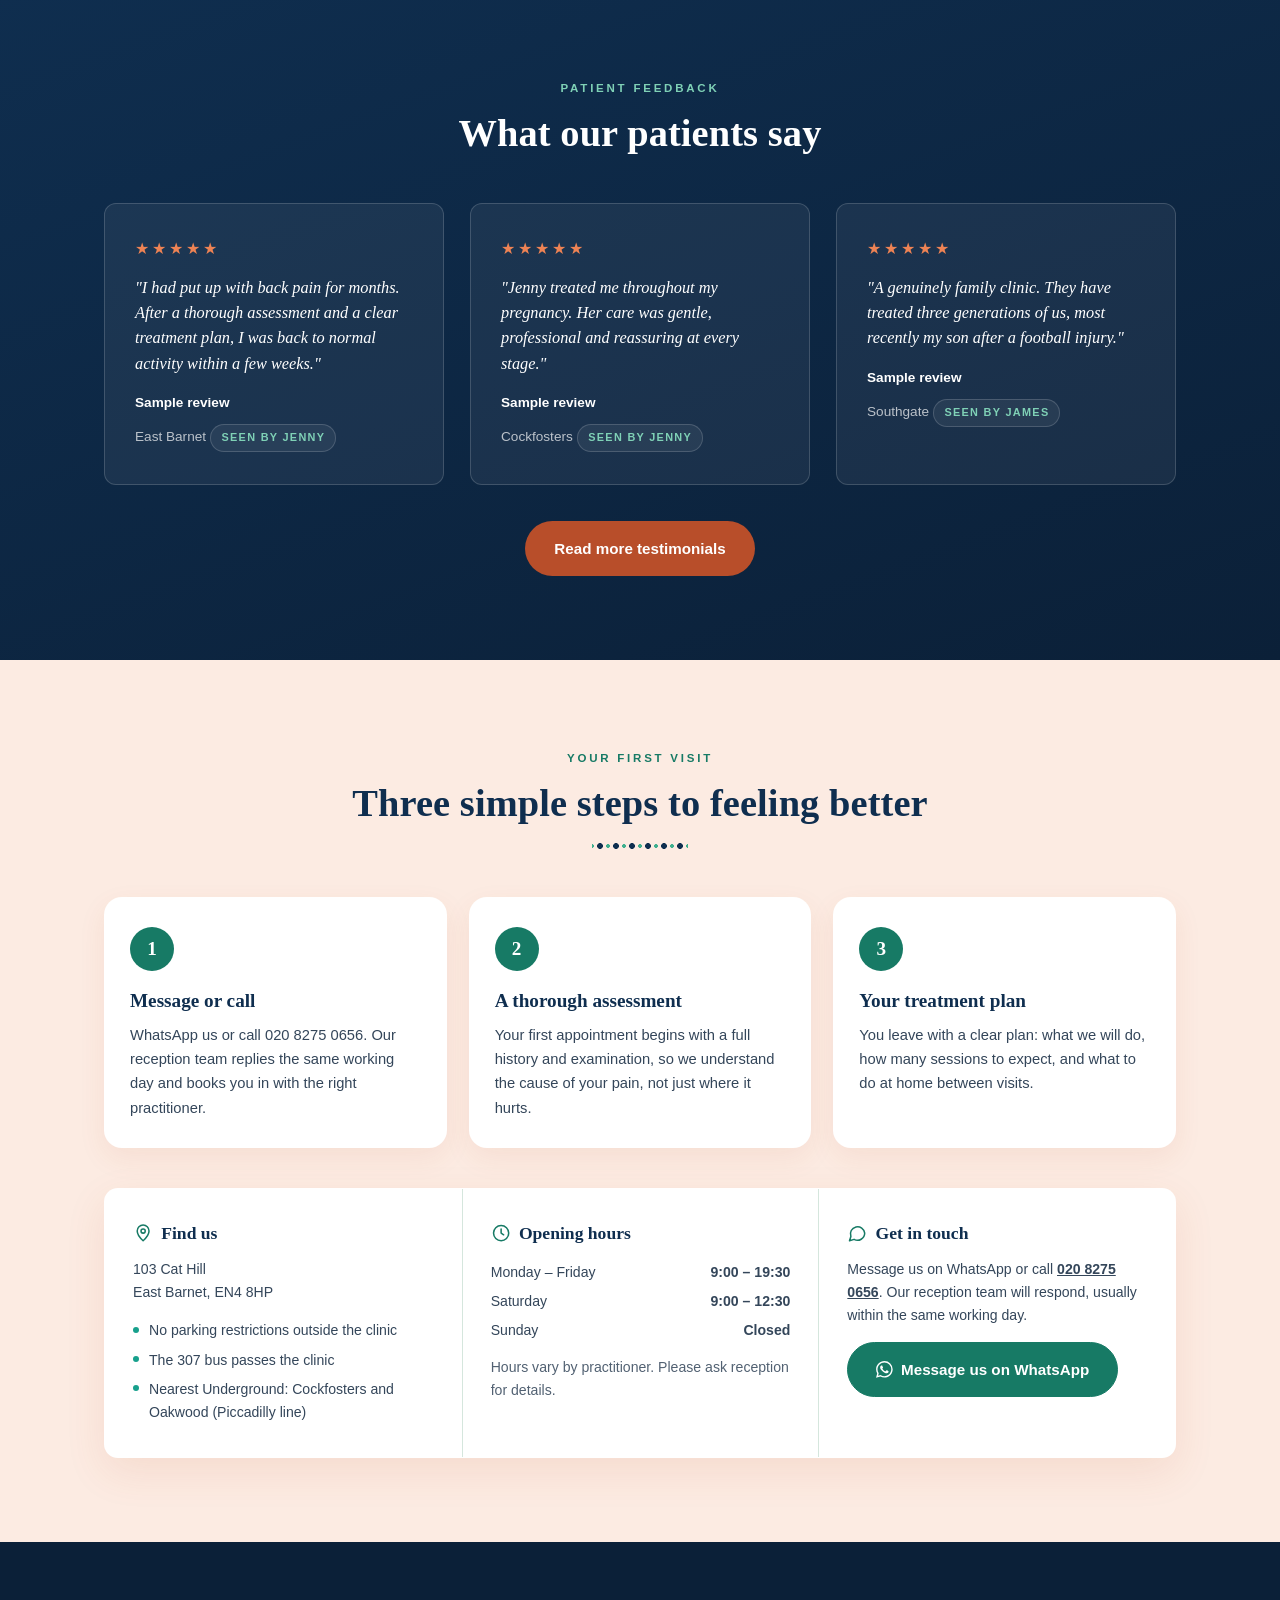
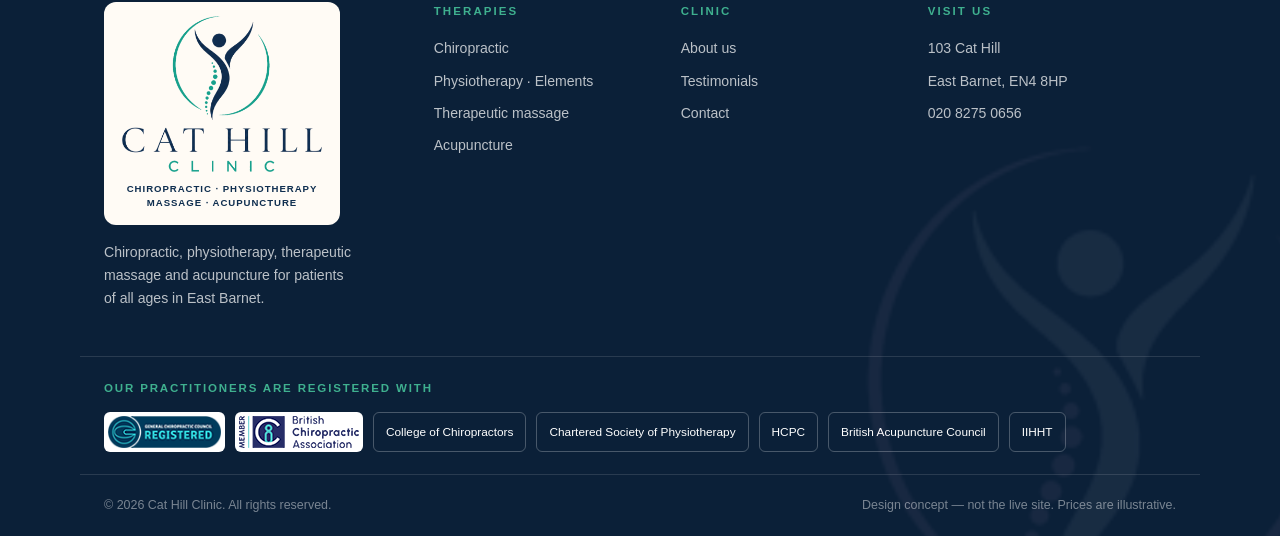
==== commit 9a2f1493: "Header logo: therapies line centred under the wordmark" ====
--- a/index.html
+++ b/index.html
@@ -71,7 +71,7 @@
 <header class="site-header" data-motion-header>
   <div class="wrap header-in">
     <a class="brand" href="index.html">
-      <img class="brand-icon" src="assets/logo-icon-v3.png" alt=""><span class="brand-text"><img class="brand-word" src="assets/logo-wordmark-v3.png" alt="Cat Hill Clinic"><span class="brand-tag" aria-hidden="true">Chiropractic · Physiotherapy · Massage · Acupuncture</span></span>
+      <img class="brand-icon" src="assets/logo-icon-v3.png" alt=""><span class="brand-text"><img class="brand-word" src="assets/logo-wordmark-v3.png" alt="Cat Hill Clinic"><span class="brand-tag" aria-hidden="true"><span>Chiropractic · Physiotherapy</span><span>Massage · Acupuncture</span></span></span>
     </a>
     <nav class="main-nav" id="nav" aria-label="Main navigation">
       <a href="index.html" class="active">Home</a>
--- a/css/style.css
+++ b/css/style.css
@@ -1363,3 +1363,9 @@
   .hero-logo .logo-tag .lt-sep { display: none; }
   .hero-logo .logo-tag > span { display: block; }
 }
+/* header: therapies line centred under the wordmark, in two balanced lines */
+.brand-text { align-items: center; gap: 5px; }
+.brand .brand-word { height: 42px; }
+.brand-tag { font-size: 8.5px; letter-spacing: 0.09em; line-height: 1.4; text-align: center; }
+.brand-tag > span { display: block; }
+.site-header.is-scrolled .brand-word { height: 34px; }
